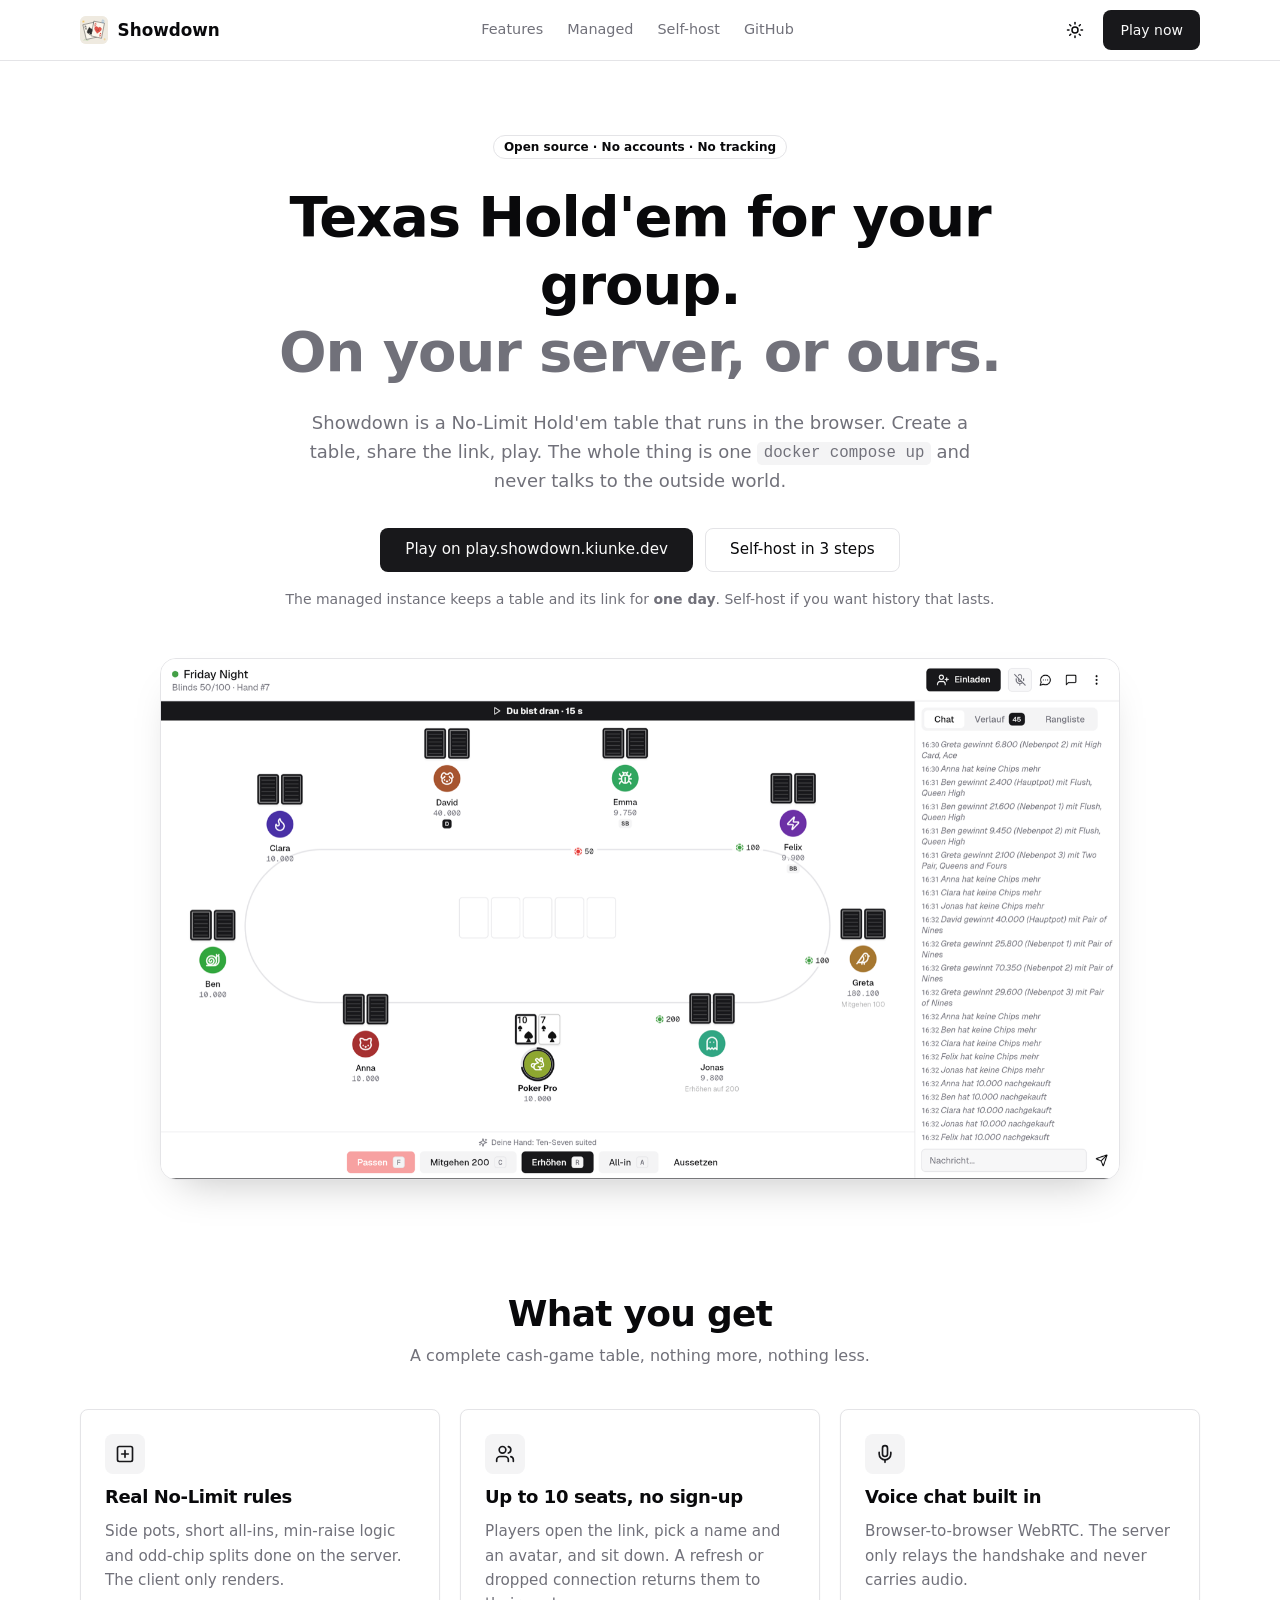
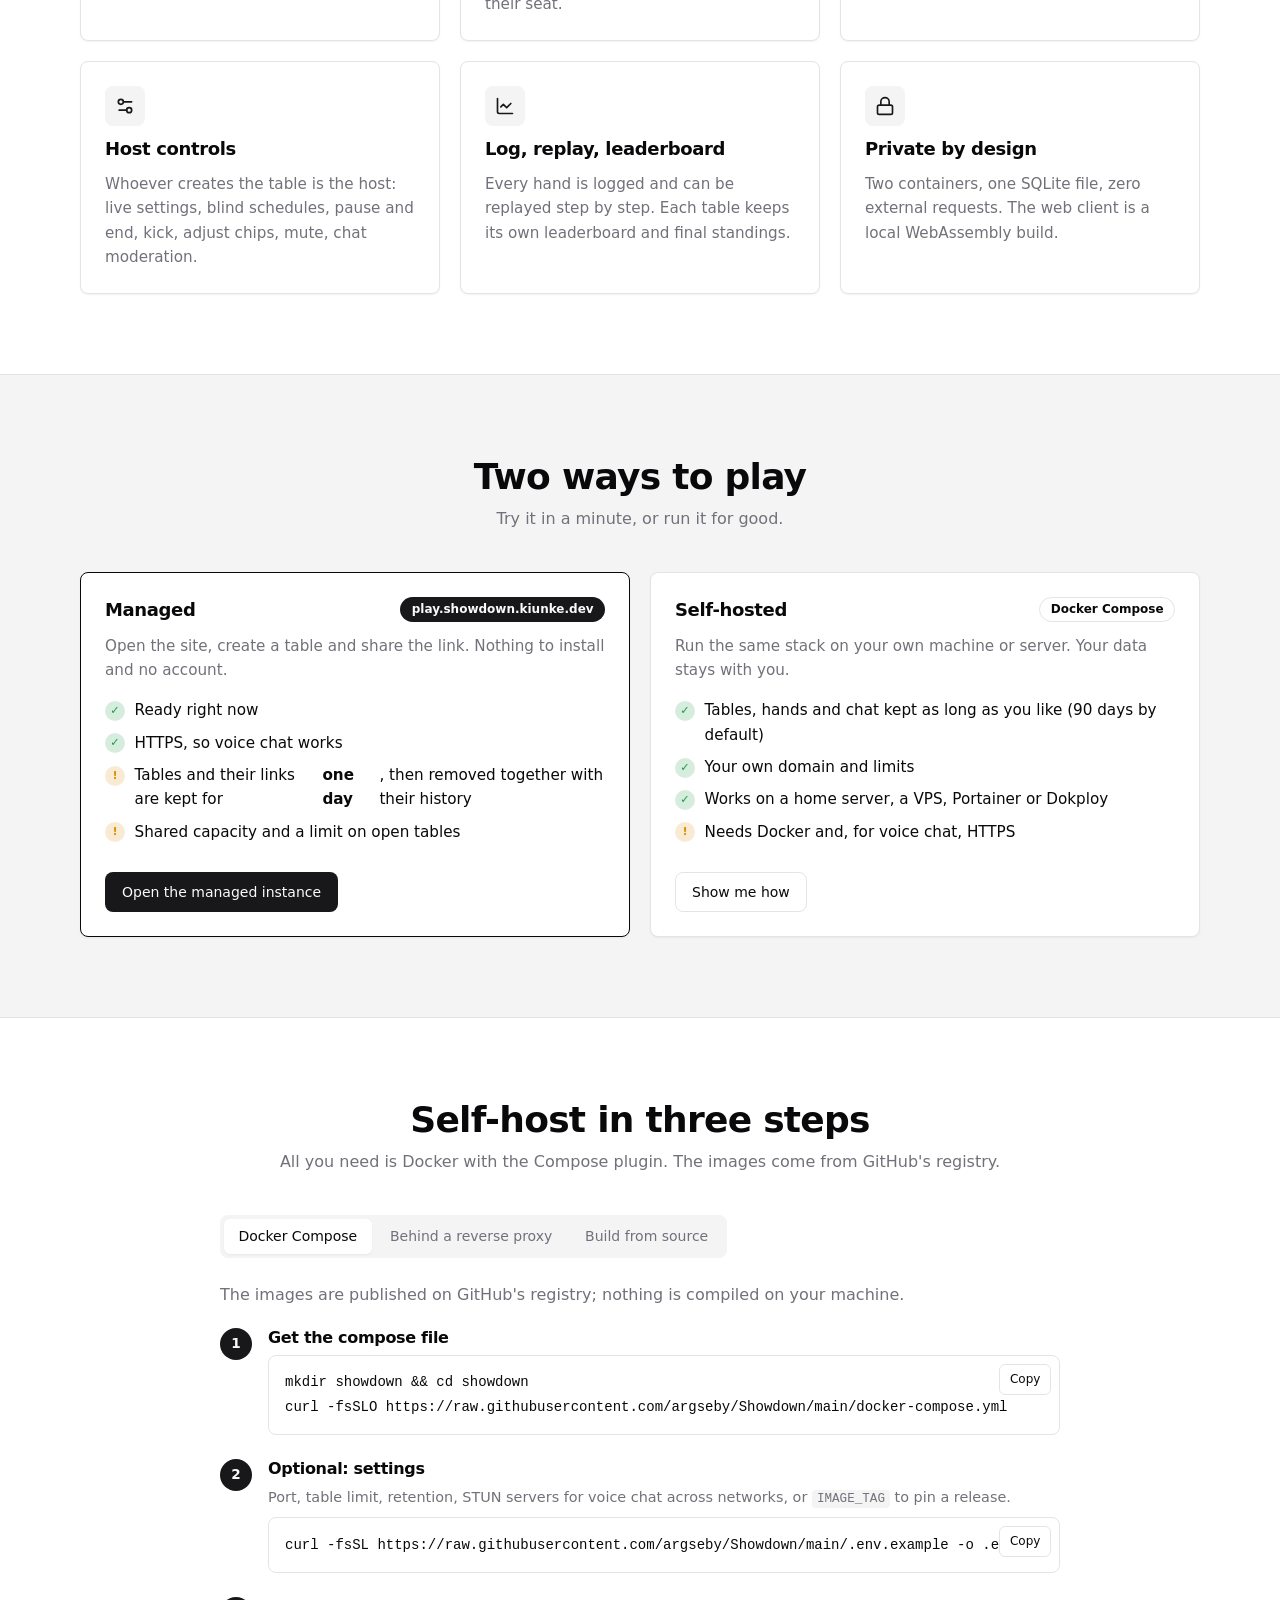
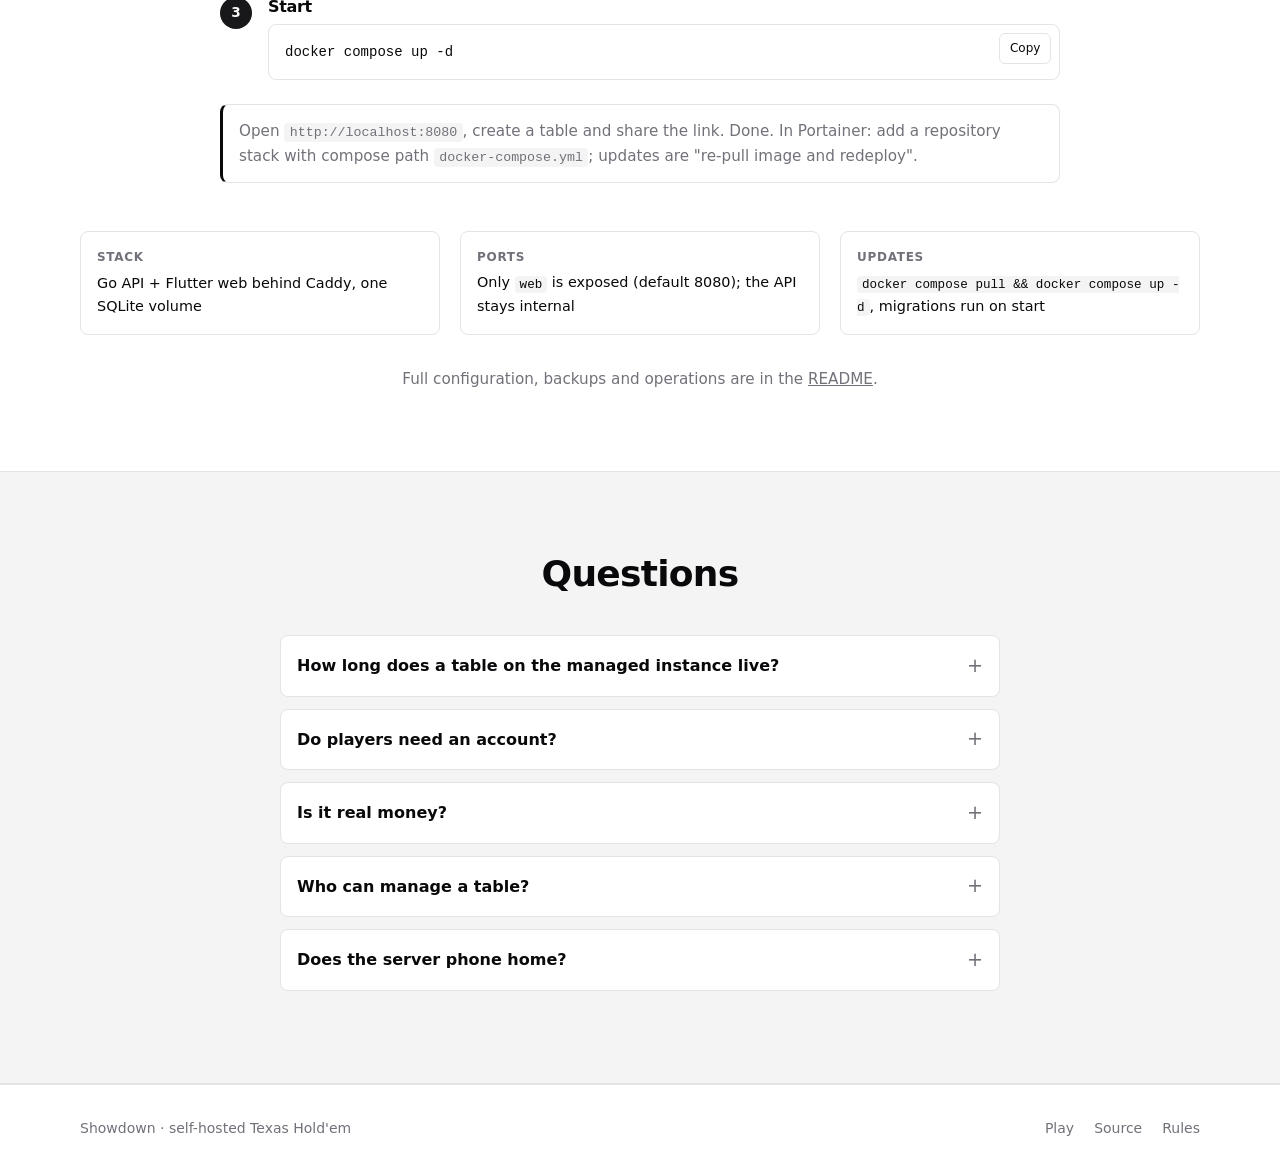
==== website/index.html @ d77a10ea "Video, notifications, sounds, equity, time bank, tournament finish, export, straddle, run it twice, " ====
<!doctype html>
<html lang="en">
<head>
  <meta charset="utf-8">
  <meta name="viewport" content="width=device-width, initial-scale=1">
  <title>Showdown — self-hosted Texas Hold'em for private groups</title>
  <meta name="description" content="Showdown is a self-hosted No-Limit Texas Hold'em table for friends. One docker compose up, no accounts, no external requests. Or play right away on the managed instance.">
  <meta name="color-scheme" content="dark light">
  <link rel="icon" href="favicon.svg" type="image/svg+xml">
  <link rel="alternate icon" href="favicon.png" type="image/png">
  <link rel="apple-touch-icon" href="icon-192.png">
  <meta property="og:title" content="Showdown — self-hosted poker for private groups">
  <meta property="og:description" content="No-Limit Texas Hold'em in the browser. Self-host with one command or play on the managed instance.">
  <meta property="og:image" content="promo.png">
  <link rel="stylesheet" href="styles.css">
</head>
<body>
  <a class="skip-link" href="#main">Skip to content</a>

  <header class="site-header">
    <div class="container header-inner">
      <a class="brand" href="#">
        <img src="logo.svg" alt="" width="28" height="28">
        <span>Showdown</span>
      </a>
      <nav class="nav" aria-label="Main">
        <a href="#features">Features</a>
        <a href="#managed">Managed</a>
        <a href="#self-host">Self-host</a>
        <a href="https://github.com/argseby/Showdown" target="_blank" rel="noopener">GitHub</a>
      </nav>
      <div class="header-actions">
        <button class="btn btn-ghost btn-icon" id="theme-toggle" type="button" aria-label="Toggle theme" title="Toggle theme">
          <svg class="icon-sun" xmlns="http://www.w3.org/2000/svg" width="18" height="18" viewBox="0 0 24 24" fill="none" stroke="currentColor" stroke-width="2" stroke-linecap="round" stroke-linejoin="round"><circle cx="12" cy="12" r="4"/><path d="M12 2v2"/><path d="M12 20v2"/><path d="m4.93 4.93 1.41 1.41"/><path d="m17.66 17.66 1.41 1.41"/><path d="M2 12h2"/><path d="M20 12h2"/><path d="m6.34 17.66-1.41 1.41"/><path d="m19.07 4.93-1.41 1.41"/></svg>
          <svg class="icon-moon" xmlns="http://www.w3.org/2000/svg" width="18" height="18" viewBox="0 0 24 24" fill="none" stroke="currentColor" stroke-width="2" stroke-linecap="round" stroke-linejoin="round"><path d="M12 3a6 6 0 0 0 9 9 9 9 0 1 1-9-9Z"/></svg>
        </button>
        <a class="btn btn-primary" href="https://play.showdown.kiunke.dev" target="_blank" rel="noopener">Play now</a>
      </div>
    </div>
  </header>

  <main id="main">
    <!-- Hero -->
    <section class="hero">
      <div class="container">
        <div class="badge badge-outline">Open source · No accounts · No tracking</div>
        <h1>Texas Hold'em for your group.<br><span class="muted">On your server, or ours.</span></h1>
        <p class="lead">
          Showdown is a No-Limit Hold'em table that runs in the browser. Create a table,
          share the link, play. The whole thing is one <code>docker compose up</code>
          and never talks to the outside world.
        </p>
        <div class="hero-actions">
          <a class="btn btn-primary btn-lg" href="https://play.showdown.kiunke.dev" target="_blank" rel="noopener">
            Play on play.showdown.kiunke.dev
          </a>
          <a class="btn btn-outline btn-lg" href="#self-host">Self-host in 3 steps</a>
        </div>
        <p class="hero-note">
          The managed instance keeps a table and its link for <strong>one day</strong>.
          Self-host if you want history that lasts.
        </p>
        <figure class="screenshot">
          <img src="promo.png" alt="A full Showdown table: eight players, community cards and the pot" width="1600" height="868" loading="eager">
        </figure>
      </div>
    </section>

    <!-- Features -->
    <section id="features" class="section">
      <div class="container">
        <div class="section-head">
          <h2>What you get</h2>
          <p>A complete cash-game table, nothing more, nothing less.</p>
        </div>
        <div class="grid grid-3">
          <article class="card">
            <div class="card-icon">
              <svg xmlns="http://www.w3.org/2000/svg" width="20" height="20" viewBox="0 0 24 24" fill="none" stroke="currentColor" stroke-width="2" stroke-linecap="round" stroke-linejoin="round"><rect width="18" height="18" x="3" y="3" rx="2"/><path d="M8 12h8"/><path d="M12 8v8"/></svg>
            </div>
            <h3>Real No-Limit rules</h3>
            <p>Side pots, short all-ins, min-raise logic and odd-chip splits done on the server. The client only renders.</p>
          </article>
          <article class="card">
            <div class="card-icon">
              <svg xmlns="http://www.w3.org/2000/svg" width="20" height="20" viewBox="0 0 24 24" fill="none" stroke="currentColor" stroke-width="2" stroke-linecap="round" stroke-linejoin="round"><path d="M16 21v-2a4 4 0 0 0-4-4H6a4 4 0 0 0-4 4v2"/><circle cx="9" cy="7" r="4"/><path d="M22 21v-2a4 4 0 0 0-3-3.87"/><path d="M16 3.13a4 4 0 0 1 0 7.75"/></svg>
            </div>
            <h3>Up to 10 seats, no sign-up</h3>
            <p>Players open the link, pick a name and an avatar, and sit down. A refresh or dropped connection returns them to their seat.</p>
          </article>
          <article class="card">
            <div class="card-icon">
              <svg xmlns="http://www.w3.org/2000/svg" width="20" height="20" viewBox="0 0 24 24" fill="none" stroke="currentColor" stroke-width="2" stroke-linecap="round" stroke-linejoin="round"><path d="M12 2a3 3 0 0 0-3 3v7a3 3 0 0 0 6 0V5a3 3 0 0 0-3-3Z"/><path d="M19 10v2a7 7 0 0 1-14 0v-2"/><line x1="12" x2="12" y1="19" y2="22"/></svg>
            </div>
            <h3>Voice chat built in</h3>
            <p>Browser-to-browser WebRTC. The server only relays the handshake and never carries audio.</p>
          </article>
          <article class="card">
            <div class="card-icon">
              <svg xmlns="http://www.w3.org/2000/svg" width="20" height="20" viewBox="0 0 24 24" fill="none" stroke="currentColor" stroke-width="2" stroke-linecap="round" stroke-linejoin="round"><path d="M20 7h-9"/><path d="M14 17H5"/><circle cx="17" cy="17" r="3"/><circle cx="7" cy="7" r="3"/></svg>
            </div>
            <h3>Host controls</h3>
            <p>Whoever creates the table is the host: live settings, blind schedules, pause and end, kick, adjust chips, mute, chat moderation.</p>
          </article>
          <article class="card">
            <div class="card-icon">
              <svg xmlns="http://www.w3.org/2000/svg" width="20" height="20" viewBox="0 0 24 24" fill="none" stroke="currentColor" stroke-width="2" stroke-linecap="round" stroke-linejoin="round"><path d="M3 3v16a2 2 0 0 0 2 2h16"/><path d="m19 9-5 5-4-4-3 3"/></svg>
            </div>
            <h3>Log, replay, leaderboard</h3>
            <p>Every hand is logged and can be replayed step by step. Each table keeps its own leaderboard and final standings.</p>
          </article>
          <article class="card">
            <div class="card-icon">
              <svg xmlns="http://www.w3.org/2000/svg" width="20" height="20" viewBox="0 0 24 24" fill="none" stroke="currentColor" stroke-width="2" stroke-linecap="round" stroke-linejoin="round"><rect width="18" height="11" x="3" y="11" rx="2" ry="2"/><path d="M7 11V7a5 5 0 0 1 10 0v4"/></svg>
            </div>
            <h3>Private by design</h3>
            <p>Two containers, one SQLite file, zero external requests. The web client is a local WebAssembly build.</p>
          </article>
        </div>
      </div>
    </section>

    <!-- Managed vs self-hosted -->
    <section id="managed" class="section section-alt">
      <div class="container">
        <div class="section-head">
          <h2>Two ways to play</h2>
          <p>Try it in a minute, or run it for good.</p>
        </div>
        <div class="grid grid-2">
          <article class="card card-highlight">
            <div class="card-header">
              <h3>Managed</h3>
              <span class="badge">play.showdown.kiunke.dev</span>
            </div>
            <p>Open the site, create a table and share the link. Nothing to install and no account.</p>
            <ul class="list">
              <li><span class="check">✓</span> Ready right now</li>
              <li><span class="check">✓</span> HTTPS, so voice chat works</li>
              <li><span class="warn">!</span> Tables and their links are kept for <strong>one day</strong>, then removed together with their history</li>
              <li><span class="warn">!</span> Shared capacity and a limit on open tables</li>
            </ul>
            <a class="btn btn-primary" href="https://play.showdown.kiunke.dev" target="_blank" rel="noopener">Open the managed instance</a>
          </article>
          <article class="card">
            <div class="card-header">
              <h3>Self-hosted</h3>
              <span class="badge badge-outline">Docker Compose</span>
            </div>
            <p>Run the same stack on your own machine or server. Your data stays with you.</p>
            <ul class="list">
              <li><span class="check">✓</span> Tables, hands and chat kept as long as you like (90 days by default)</li>
              <li><span class="check">✓</span> Your own domain and limits</li>
              <li><span class="check">✓</span> Works on a home server, a VPS, Portainer or Dokploy</li>
              <li><span class="warn">!</span> Needs Docker and, for voice chat, HTTPS</li>
            </ul>
            <a class="btn btn-outline" href="#self-host">Show me how</a>
          </article>
        </div>
      </div>
    </section>

    <!-- Self-host -->
    <section id="self-host" class="section">
      <div class="container">
        <div class="section-head">
          <h2>Self-host in three steps</h2>
          <p>All you need is Docker with the Compose plugin. The images come from GitHub's registry.</p>
        </div>

        <div class="tabs" data-tabs>
          <div class="tabs-list" role="tablist" aria-label="Installation method">
            <button class="tab" role="tab" type="button" aria-selected="true" aria-controls="tab-compose" id="tab-compose-btn">Docker Compose</button>
            <button class="tab" role="tab" type="button" aria-selected="false" aria-controls="tab-proxy" id="tab-proxy-btn" tabindex="-1">Behind a reverse proxy</button>
            <button class="tab" role="tab" type="button" aria-selected="false" aria-controls="tab-source" id="tab-source-btn" tabindex="-1">Build from source</button>
          </div>

          <div class="tab-panel" role="tabpanel" id="tab-compose" aria-labelledby="tab-compose-btn">
            <p>The images are published on GitHub's registry; nothing is compiled on your machine.</p>
            <ol class="steps">
              <li>
                <h4>Get the compose file</h4>
                <div class="code" data-copy>
                  <pre><code>mkdir showdown &amp;&amp; cd showdown
curl -fsSLO https://raw.githubusercontent.com/argseby/Showdown/main/docker-compose.yml</code></pre>
                  <button class="copy" type="button" aria-label="Copy to clipboard">Copy</button>
                </div>
              </li>
              <li>
                <h4>Optional: settings</h4>
                <p class="muted">Port, table limit, retention, STUN servers for voice chat across networks, or <code>IMAGE_TAG</code> to pin a release.</p>
                <div class="code" data-copy>
                  <pre><code>curl -fsSL https://raw.githubusercontent.com/argseby/Showdown/main/.env.example -o .env</code></pre>
                  <button class="copy" type="button" aria-label="Copy to clipboard">Copy</button>
                </div>
              </li>
              <li>
                <h4>Start</h4>
                <div class="code" data-copy>
                  <pre><code>docker compose up -d</code></pre>
                  <button class="copy" type="button" aria-label="Copy to clipboard">Copy</button>
                </div>
              </li>
            </ol>
            <p class="callout">Open <code>http://localhost:8080</code>, create a table and share the link. Done. In Portainer: add a repository stack with compose path <code>docker-compose.yml</code>; updates are "re-pull image and redeploy".</p>
          </div>

          <div class="tab-panel" role="tabpanel" id="tab-proxy" aria-labelledby="tab-proxy-btn" hidden>
            <p>Already running Traefik, nginx, Caddy or Dokploy? Point it at the <code>web</code> container on port 80 and let it terminate TLS. WebSockets on <code>/ws/*</code> must be forwarded.</p>
            <ol class="steps">
              <li>
                <h4>Join your proxy network instead of publishing a port</h4>
                <p class="muted">Also download <code>deploy/docker-compose.proxy.yml</code> from the repository next to the compose file.</p>
                <div class="code" data-copy>
                  <pre><code>cat &gt;&gt; .env &lt;&lt;'EOF'
PROXY_NETWORK=proxy-network
COMPOSE_FILE=docker-compose.yml:deploy/docker-compose.proxy.yml
EOF
docker compose up -d</code></pre>
                  <button class="copy" type="button" aria-label="Copy to clipboard">Copy</button>
                </div>
              </li>
              <li>
                <h4>Or let Caddy handle HTTPS on its own</h4>
                <p class="muted">If nothing sits in front of the stack and ports 80/443 are reachable from the internet (needs <code>deploy/docker-compose.tls.yml</code>).</p>
                <div class="code" data-copy>
                  <pre><code>echo "SITE_ADDRESS=poker.example.com" &gt;&gt; .env
docker compose -f docker-compose.yml -f deploy/docker-compose.tls.yml up -d</code></pre>
                  <button class="copy" type="button" aria-label="Copy to clipboard">Copy</button>
                </div>
              </li>
            </ol>
            <p class="callout">Browsers only grant the microphone on HTTPS, so voice chat needs one of these two setups.</p>
          </div>

          <div class="tab-panel" role="tabpanel" id="tab-source" aria-labelledby="tab-source-btn" hidden>
            <p>For development or a fork. The web image compiles the Flutter client: a few minutes and about 2 GB of disk.</p>
            <ol class="steps">
              <li>
                <h4>Clone the repository</h4>
                <div class="code" data-copy>
                  <pre><code>git clone https://github.com/argseby/Showdown.git
cd Showdown</code></pre>
                  <button class="copy" type="button" aria-label="Copy to clipboard">Copy</button>
                </div>
              </li>
              <li>
                <h4>Copy the example environment</h4>
                <div class="code" data-copy>
                  <pre><code>cp .env.example .env</code></pre>
                  <button class="copy" type="button" aria-label="Copy to clipboard">Copy</button>
                </div>
              </li>
              <li>
                <h4>Build and start</h4>
                <p class="muted"><code>make up</code> is the same command.</p>
                <div class="code" data-copy>
                  <pre><code>docker compose -f docker-compose.yml -f deploy/docker-compose.build.yml up -d --build</code></pre>
                  <button class="copy" type="button" aria-label="Copy to clipboard">Copy</button>
                </div>
              </li>
            </ol>
            <p class="callout">Releases are built by the repository's CI: pushing a tag <code>v*</code> publishes both images.</p>
          </div>
        </div>

        <div class="grid grid-3 kv">
          <div class="kv-item">
            <span class="kv-key">Stack</span>
            <span class="kv-val">Go API + Flutter web behind Caddy, one SQLite volume</span>
          </div>
          <div class="kv-item">
            <span class="kv-key">Ports</span>
            <span class="kv-val">Only <code>web</code> is exposed (default 8080); the API stays internal</span>
          </div>
          <div class="kv-item">
            <span class="kv-key">Updates</span>
            <span class="kv-val"><code>docker compose pull && docker compose up -d</code>, migrations run on start</span>
          </div>
        </div>

        <p class="more">
          Full configuration, backups and operations are in the
          <a href="https://github.com/argseby/Showdown#readme" target="_blank" rel="noopener">README</a>.
        </p>
      </div>
    </section>

    <!-- FAQ -->
    <section class="section section-alt">
      <div class="container narrow">
        <div class="section-head">
          <h2>Questions</h2>
        </div>
        <details class="faq">
          <summary>How long does a table on the managed instance live?</summary>
          <p>One day. After that the table, its link, hands and chat are deleted. Start a new table for the next session, or self-host to keep history.</p>
        </details>
        <details class="faq">
          <summary>Do players need an account?</summary>
          <p>No. A table link and a display name are all it takes. Names are chosen per table and are not identities.</p>
        </details>
        <details class="faq">
          <summary>Is it real money?</summary>
          <p>No. Chips are just numbers on the table. There is no payment, no wallet, no exchange of any kind.</p>
        </details>
        <details class="faq">
          <summary>Who can manage a table?</summary>
          <p>The browser that created it holds an admin key and sees an Admin tab. The key can be copied to another device. Anyone with the key can manage the table, so share it only with co-hosts.</p>
        </details>
        <details class="faq">
          <summary>Does the server phone home?</summary>
          <p>Never. The API makes no outbound requests and the client is served entirely from your own instance. Voice chat only uses a STUN server if you configure one.</p>
        </details>
      </div>
    </section>
  </main>

  <footer class="site-footer">
    <div class="container footer-inner">
      <span>Showdown · self-hosted Texas Hold'em</span>
      <nav aria-label="Footer">
        <a href="https://play.showdown.kiunke.dev" target="_blank" rel="noopener">Play</a>
        <a href="https://github.com/argseby/Showdown" target="_blank" rel="noopener">Source</a>
        <a href="https://github.com/argseby/Showdown/blob/main/docs/rules.md" target="_blank" rel="noopener">Rules</a>
      </nav>
    </div>
  </footer>

  <script src="app.js"></script>
</body>
</html>
---- website/styles.css ----
/* Showdown landing page — shadcn "zinc" look in plain CSS. */

:root {
  --background: hsl(0 0% 100%);
  --foreground: hsl(240 10% 3.9%);
  --card: hsl(0 0% 100%);
  --card-foreground: hsl(240 10% 3.9%);
  --muted: hsl(240 4.8% 95.9%);
  --muted-foreground: hsl(240 3.8% 46.1%);
  --primary: hsl(240 5.9% 10%);
  --primary-foreground: hsl(0 0% 98%);
  --secondary: hsl(240 4.8% 95.9%);
  --secondary-foreground: hsl(240 5.9% 10%);
  --accent: hsl(240 4.8% 95.9%);
  --border: hsl(240 5.9% 90%);
  --ring: hsl(240 5.9% 10%);
  --success: hsl(142 71% 35%);
  --warning: hsl(38 92% 45%);
  --radius: 0.5rem;
  --shadow: 0 1px 2px 0 rgb(0 0 0 / 0.05);
  --shadow-lg: 0 20px 40px -20px rgb(0 0 0 / 0.25);
  --font: ui-sans-serif, system-ui, -apple-system, "Segoe UI", Roboto, "Helvetica Neue", Arial, sans-serif;
  --mono: ui-monospace, SFMono-Regular, Menlo, Consolas, "Liberation Mono", monospace;
  color-scheme: light;
}

:root[data-theme="dark"] {
  --background: hsl(240 10% 3.9%);
  --foreground: hsl(0 0% 98%);
  --card: hsl(240 10% 5.5%);
  --card-foreground: hsl(0 0% 98%);
  --muted: hsl(240 3.7% 15.9%);
  --muted-foreground: hsl(240 5% 64.9%);
  --primary: hsl(0 0% 98%);
  --primary-foreground: hsl(240 5.9% 10%);
  --secondary: hsl(240 3.7% 15.9%);
  --secondary-foreground: hsl(0 0% 98%);
  --accent: hsl(240 3.7% 15.9%);
  --border: hsl(240 3.7% 15.9%);
  --ring: hsl(240 4.9% 83.9%);
  --success: hsl(142 70% 55%);
  --warning: hsl(38 92% 60%);
  --shadow: 0 1px 2px 0 rgb(0 0 0 / 0.4);
  --shadow-lg: 0 20px 40px -20px rgb(0 0 0 / 0.8);
  color-scheme: dark;
}

*, *::before, *::after { box-sizing: border-box; }

html { scroll-behavior: smooth; }

body {
  margin: 0;
  font-family: var(--font);
  font-size: 16px;
  line-height: 1.6;
  color: var(--foreground);
  background: var(--background);
  -webkit-font-smoothing: antialiased;
}

h1, h2, h3, h4 { margin: 0; letter-spacing: -0.02em; line-height: 1.2; }
h1 { font-size: clamp(2rem, 5vw, 3.5rem); font-weight: 800; }
h2 { font-size: clamp(1.5rem, 3vw, 2.25rem); font-weight: 700; }
h3 { font-size: 1.125rem; font-weight: 600; }
h4 { font-size: 1rem; font-weight: 600; }
p { margin: 0; }
a { color: inherit; }
code {
  font-family: var(--mono);
  font-size: 0.875em;
  background: var(--muted);
  padding: 0.15em 0.4em;
  border-radius: 0.3em;
}
pre code { background: none; padding: 0; font-size: 0.875rem; }
img { max-width: 100%; height: auto; display: block; }

.muted { color: var(--muted-foreground); }

.skip-link {
  position: absolute; left: -999px; top: 0;
  background: var(--primary); color: var(--primary-foreground);
  padding: 0.5rem 1rem; border-radius: var(--radius); z-index: 100;
}
.skip-link:focus { left: 1rem; top: 1rem; }

.container { width: min(1120px, 100% - 2.5rem); margin-inline: auto; }
.container.narrow { max-width: 720px; }

/* Header */
.site-header {
  position: sticky; top: 0; z-index: 50;
  background: color-mix(in srgb, var(--background) 80%, transparent);
  backdrop-filter: blur(12px);
  border-bottom: 1px solid var(--border);
}
.header-inner {
  display: flex; align-items: center; justify-content: space-between;
  gap: 1rem; height: 60px;
}
.brand {
  display: flex; align-items: center; gap: 0.6rem;
  font-weight: 700; text-decoration: none; font-size: 1.05rem;
}
.brand img { border-radius: 6px; }
.nav { display: flex; gap: 1.5rem; }
.nav a {
  text-decoration: none; color: var(--muted-foreground);
  font-size: 0.9rem; font-weight: 500; transition: color 0.15s;
}
.nav a:hover { color: var(--foreground); }
.header-actions { display: flex; align-items: center; gap: 0.5rem; }

/* Buttons */
.btn {
  display: inline-flex; align-items: center; justify-content: center; gap: 0.5rem;
  height: 2.5rem; padding: 0 1rem;
  font: inherit; font-size: 0.875rem; font-weight: 500; line-height: 1;
  border-radius: var(--radius); border: 1px solid transparent;
  cursor: pointer; text-decoration: none; white-space: nowrap;
  transition: background 0.15s, color 0.15s, border-color 0.15s, opacity 0.15s;
}
.btn:focus-visible { outline: 2px solid var(--ring); outline-offset: 2px; }
.btn-primary { background: var(--primary); color: var(--primary-foreground); }
.btn-primary:hover { opacity: 0.9; }
.btn-outline { background: var(--background); border-color: var(--border); color: var(--foreground); }
.btn-outline:hover { background: var(--accent); }
.btn-ghost { background: transparent; color: var(--foreground); }
.btn-ghost:hover { background: var(--accent); }
.btn-icon { width: 2.5rem; padding: 0; }
.btn-lg { height: 2.75rem; padding: 0 1.5rem; font-size: 0.95rem; }

#theme-toggle .icon-moon { display: none; }
:root[data-theme="dark"] #theme-toggle .icon-sun { display: none; }
:root[data-theme="dark"] #theme-toggle .icon-moon { display: block; }

/* Badges */
.badge {
  display: inline-flex; align-items: center;
  padding: 0.15rem 0.65rem; border-radius: 999px;
  font-size: 0.75rem; font-weight: 600; line-height: 1.5;
  background: var(--primary); color: var(--primary-foreground);
  border: 1px solid transparent;
}
.badge-outline { background: transparent; color: var(--foreground); border-color: var(--border); }

/* Hero */
.hero { padding: 4.5rem 0 2rem; text-align: center; }
.hero .badge { margin-bottom: 1.5rem; }
.hero h1 { max-width: 20ch; margin-inline: auto; }
.lead {
  max-width: 60ch; margin: 1.5rem auto 0;
  font-size: 1.125rem; color: var(--muted-foreground);
}
.hero-actions {
  display: flex; flex-wrap: wrap; gap: 0.75rem; justify-content: center;
  margin-top: 2rem;
}
.hero-note { margin-top: 1rem; font-size: 0.875rem; color: var(--muted-foreground); }
.screenshot {
  margin: 3rem auto 0; max-width: 960px;
  border: 1px solid var(--border); border-radius: calc(var(--radius) * 2);
  overflow: hidden; box-shadow: var(--shadow-lg);
  background: var(--card);
}

/* Sections */
.section { padding: 5rem 0; }
.section-alt { background: var(--muted); border-block: 1px solid var(--border); }
:root[data-theme="dark"] .section-alt { background: color-mix(in srgb, var(--card) 60%, var(--background)); }
.section-head { text-align: center; margin-bottom: 2.5rem; }
.section-head p { margin-top: 0.5rem; color: var(--muted-foreground); }

.grid { display: grid; gap: 1.25rem; }
.grid-2 { grid-template-columns: repeat(2, 1fr); }
.grid-3 { grid-template-columns: repeat(3, 1fr); }

/* Cards */
.card {
  background: var(--card); color: var(--card-foreground);
  border: 1px solid var(--border); border-radius: var(--radius);
  padding: 1.5rem; box-shadow: var(--shadow);
  display: flex; flex-direction: column; gap: 0.75rem;
}
.card p { color: var(--muted-foreground); font-size: 0.95rem; }
.card .btn { align-self: flex-start; margin-top: auto; }
.card-highlight { border-color: var(--foreground); }
.card-header { display: flex; align-items: center; justify-content: space-between; gap: 0.75rem; flex-wrap: wrap; }
.card-icon {
  width: 2.5rem; height: 2.5rem; border-radius: var(--radius);
  display: grid; place-items: center;
  background: var(--secondary); color: var(--secondary-foreground);
}

.list { list-style: none; padding: 0; margin: 0.25rem 0 1rem; display: grid; gap: 0.5rem; font-size: 0.95rem; }
.list li { display: flex; gap: 0.6rem; align-items: flex-start; }
.check, .warn {
  flex: none; width: 1.25rem; height: 1.25rem; border-radius: 999px;
  display: grid; place-items: center; font-size: 0.7rem; font-weight: 700; margin-top: 0.15rem;
}
.check { background: color-mix(in srgb, var(--success) 18%, transparent); color: var(--success); }
.warn { background: color-mix(in srgb, var(--warning) 18%, transparent); color: var(--warning); }

/* Tabs */
.tabs { max-width: 840px; margin-inline: auto; }
.tabs-list {
  display: inline-flex; gap: 0.25rem; padding: 0.25rem;
  background: var(--muted); border-radius: var(--radius);
  margin-bottom: 1.5rem; max-width: 100%; overflow-x: auto;
}
.tab {
  font: inherit; font-size: 0.875rem; font-weight: 500;
  padding: 0.4rem 0.9rem; border: 0; border-radius: calc(var(--radius) - 2px);
  background: transparent; color: var(--muted-foreground); cursor: pointer;
  white-space: nowrap; transition: background 0.15s, color 0.15s;
}
.tab[aria-selected="true"] { background: var(--background); color: var(--foreground); box-shadow: var(--shadow); }
.tab:focus-visible { outline: 2px solid var(--ring); outline-offset: 1px; }
.tab-panel > p { color: var(--muted-foreground); margin-bottom: 1.25rem; }

.steps { list-style: none; counter-reset: step; padding: 0; margin: 0; display: grid; gap: 1.5rem; }
.steps li { position: relative; padding-left: 3rem; display: grid; gap: 0.5rem; }
.steps li::before {
  counter-increment: step; content: counter(step);
  position: absolute; left: 0; top: 0;
  width: 2rem; height: 2rem; border-radius: 999px;
  display: grid; place-items: center;
  background: var(--primary); color: var(--primary-foreground);
  font-size: 0.85rem; font-weight: 700;
}
.steps .muted { font-size: 0.9rem; }

.code {
  position: relative;
  background: var(--card); border: 1px solid var(--border); border-radius: var(--radius);
  overflow: hidden;
}
:root[data-theme="dark"] .code { background: hsl(240 10% 2.5%); }
.code pre { margin: 0; padding: 0.9rem 5.5rem 0.9rem 1rem; overflow-x: auto; line-height: 1.55; }
.copy {
  position: absolute; top: 0.5rem; right: 0.5rem;
  font: inherit; font-size: 0.75rem; font-weight: 500;
  padding: 0.3rem 0.6rem; border-radius: calc(var(--radius) - 2px);
  border: 1px solid var(--border); background: var(--background); color: var(--foreground);
  cursor: pointer; transition: background 0.15s;
}
.copy:hover { background: var(--accent); }
.copy.copied { color: var(--success); border-color: var(--success); }

.callout {
  margin-top: 1.5rem; padding: 0.9rem 1rem;
  border: 1px solid var(--border); border-left: 3px solid var(--foreground);
  border-radius: var(--radius); background: var(--card); font-size: 0.95rem;
}

.kv { margin-top: 3rem; }
.kv-item {
  display: grid; gap: 0.25rem; padding: 1rem;
  border: 1px solid var(--border); border-radius: var(--radius); background: var(--card);
}
.kv-key { font-size: 0.75rem; font-weight: 600; text-transform: uppercase; letter-spacing: 0.06em; color: var(--muted-foreground); }
.kv-val { font-size: 0.9rem; }

.more { text-align: center; margin-top: 2rem; color: var(--muted-foreground); font-size: 0.95rem; }

/* FAQ */
.faq {
  border: 1px solid var(--border); border-radius: var(--radius);
  background: var(--card); margin-bottom: 0.75rem;
}
.faq summary {
  cursor: pointer; padding: 0.9rem 1rem; font-weight: 600; list-style: none;
  display: flex; justify-content: space-between; align-items: center; gap: 1rem;
}
.faq summary::-webkit-details-marker { display: none; }
.faq summary::after { content: "+"; color: var(--muted-foreground); font-weight: 400; font-size: 1.2rem; }
.faq[open] summary::after { content: "−"; }
.faq p { padding: 0 1rem 1rem; color: var(--muted-foreground); font-size: 0.95rem; }

/* Footer */
.site-footer { border-top: 1px solid var(--border); padding: 2rem 0; font-size: 0.875rem; color: var(--muted-foreground); }
.footer-inner { display: flex; justify-content: space-between; align-items: center; gap: 1rem; flex-wrap: wrap; }
.footer-inner nav { display: flex; gap: 1.25rem; }
.footer-inner a { text-decoration: none; }
.footer-inner a:hover { color: var(--foreground); }

/* Responsive */
@media (max-width: 900px) {
  .grid-3 { grid-template-columns: repeat(2, 1fr); }
}
@media (max-width: 640px) {
  .nav { display: none; }
  .grid-2, .grid-3 { grid-template-columns: 1fr; }
  .section { padding: 3.5rem 0; }
  .hero { padding-top: 3rem; }
  .hero-actions .btn { width: 100%; }
  .header-actions .btn-primary { display: none; }
  .code pre { padding-right: 1rem; padding-top: 2.6rem; }
}

@media (prefers-reduced-motion: reduce) {
  html { scroll-behavior: auto; }
  * { transition: none !important; }
}
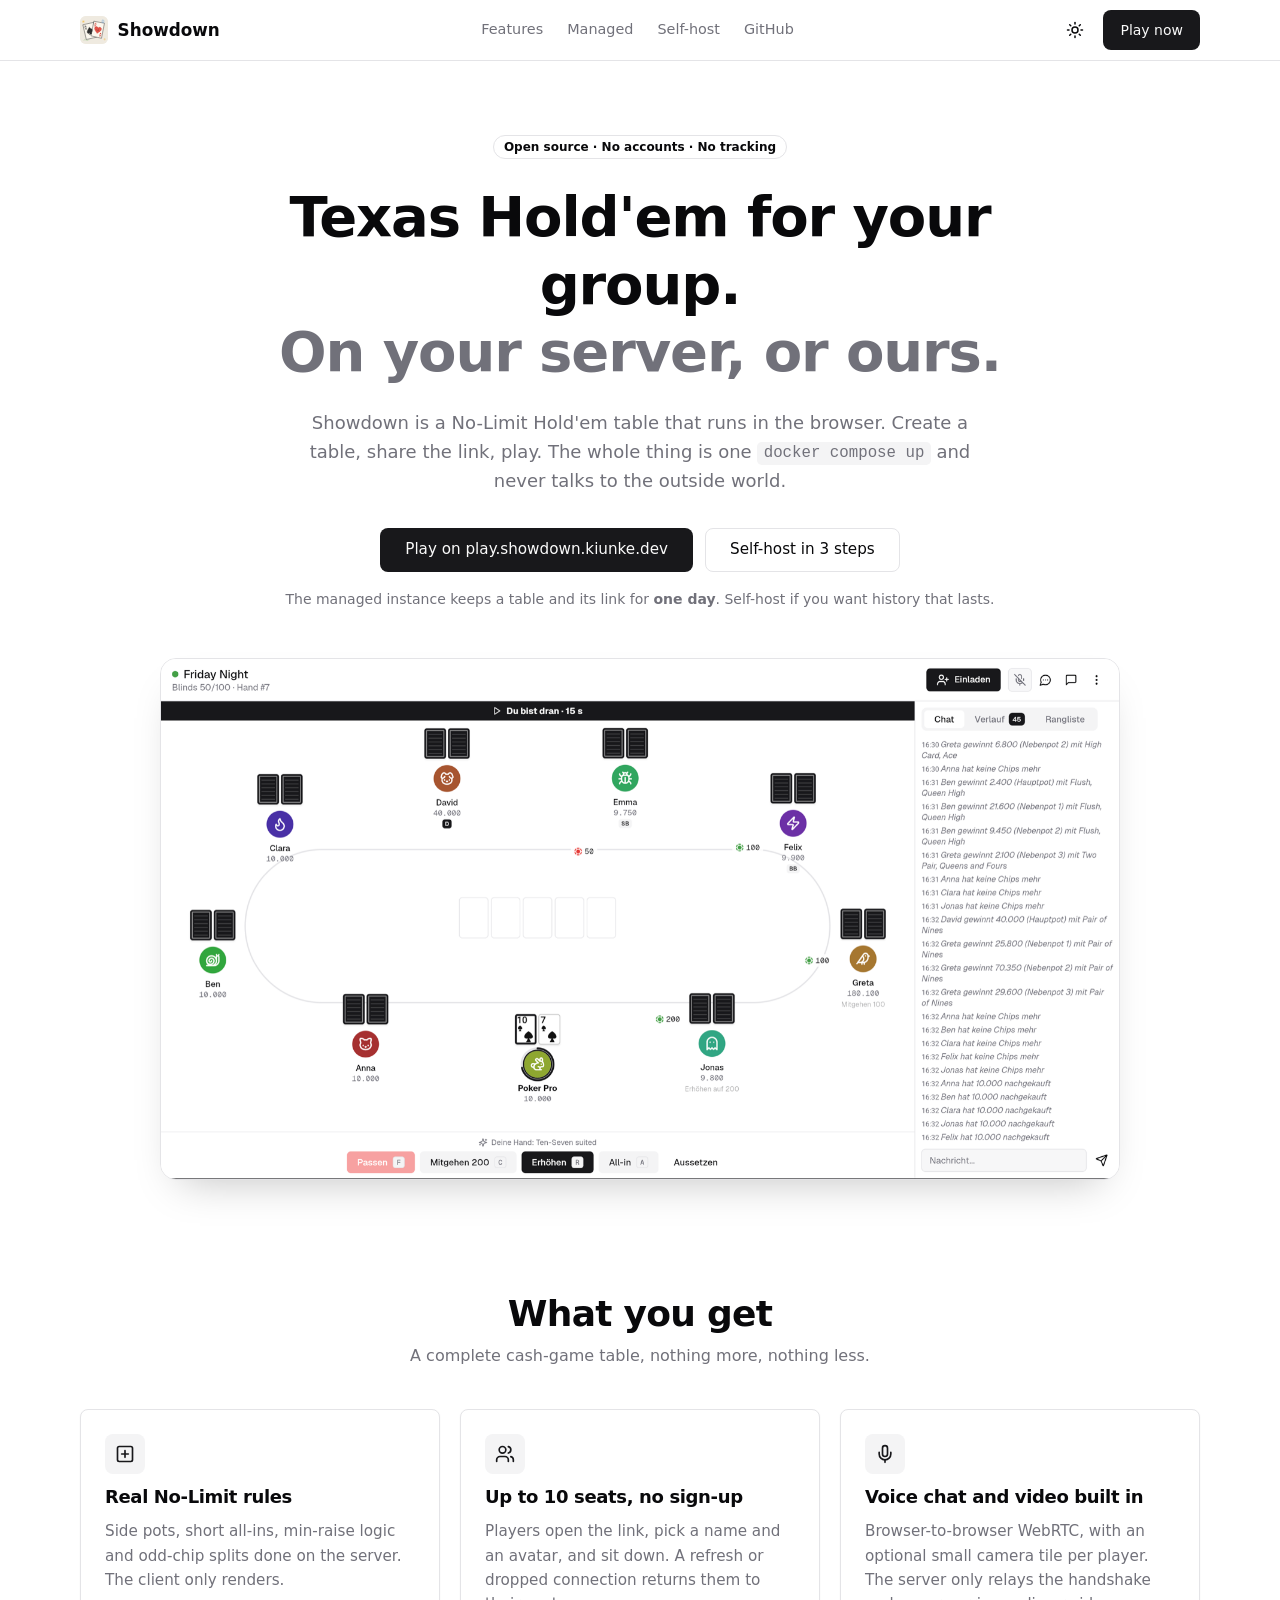
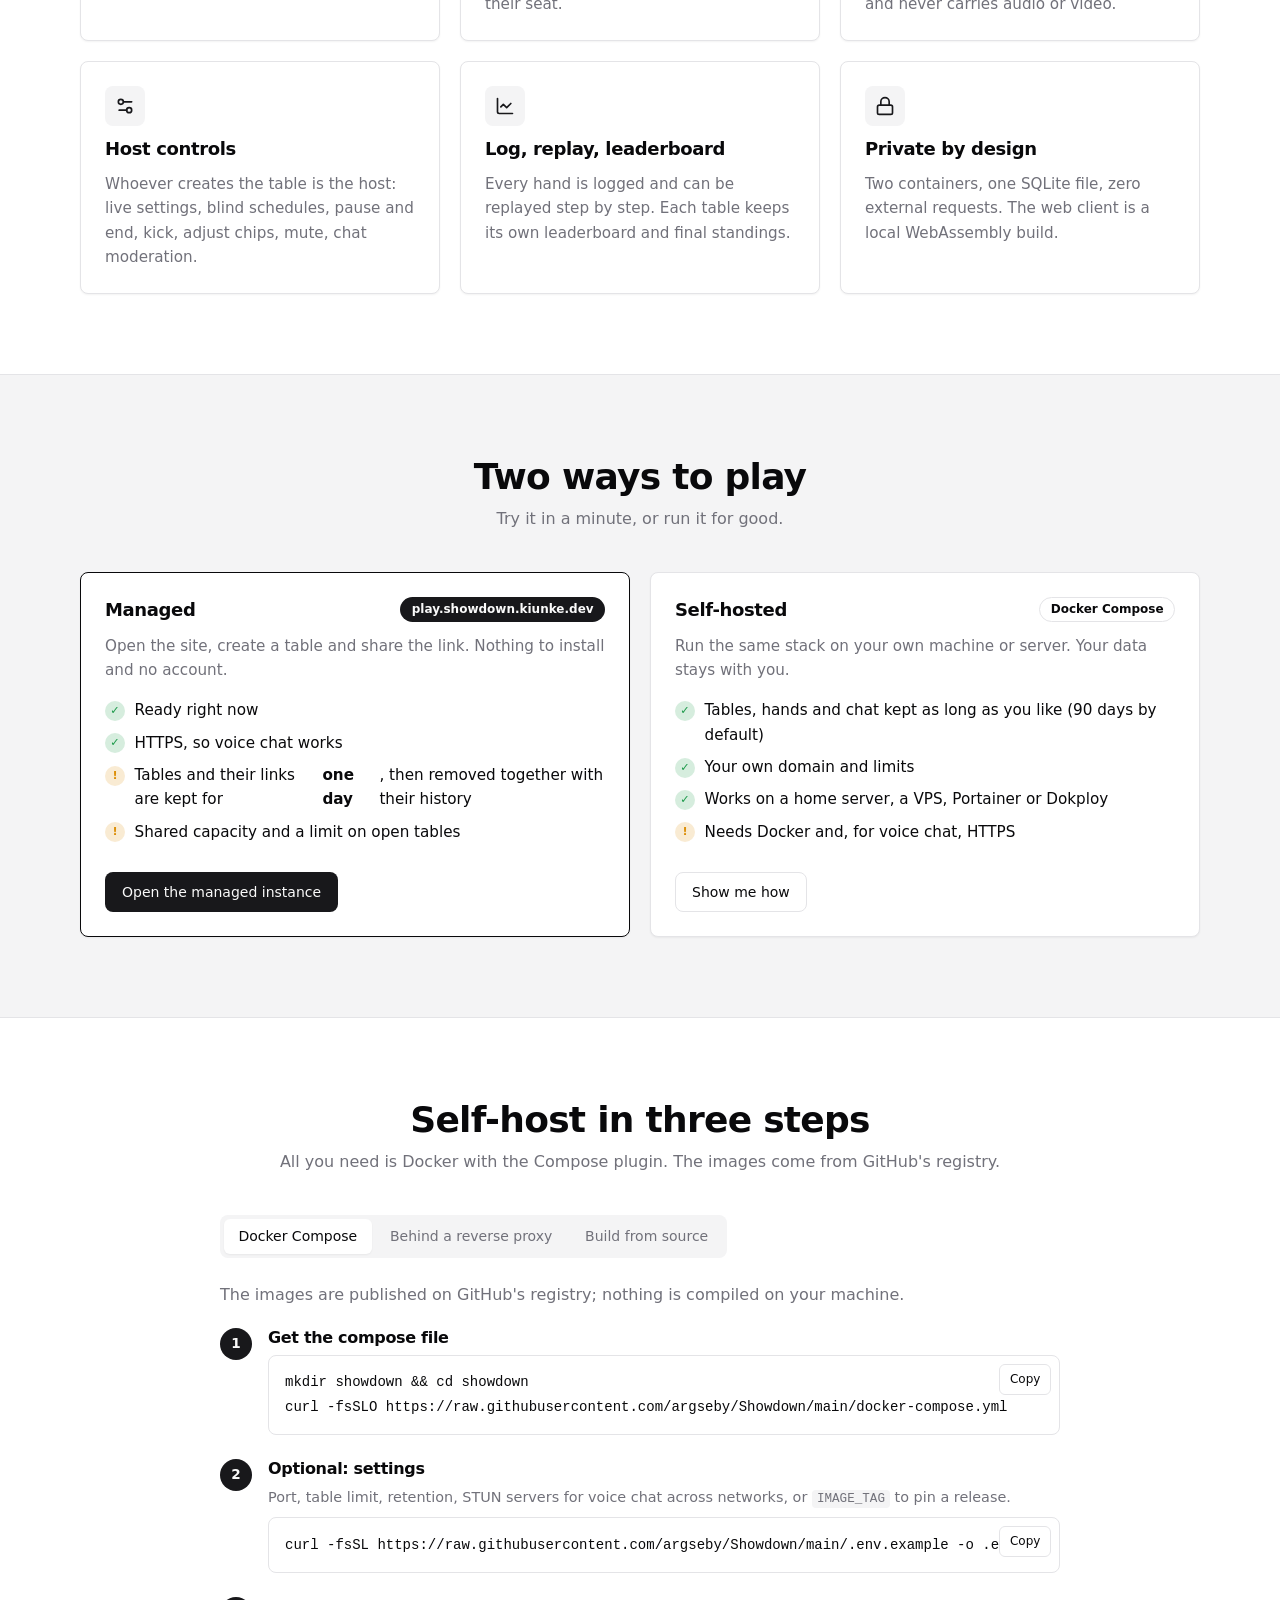
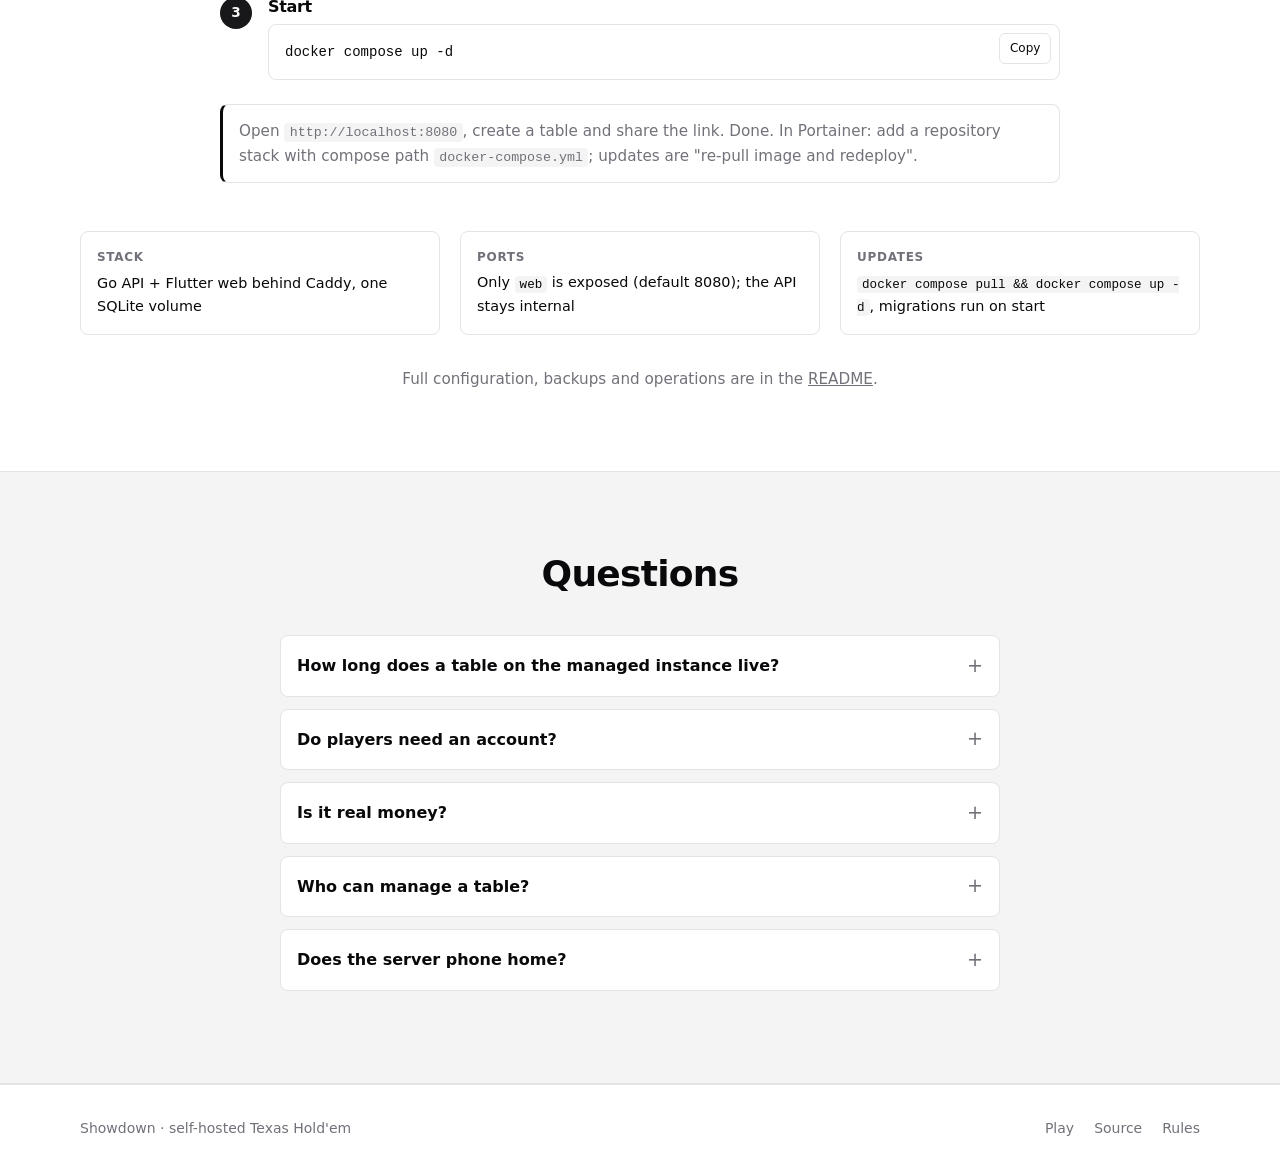
==== commit b6396063: "Restore the website" ====
--- a/website/index.html
+++ b/website/index.html
@@ -92,8 +92,8 @@
             <div class="card-icon">
               <svg xmlns="http://www.w3.org/2000/svg" width="20" height="20" viewBox="0 0 24 24" fill="none" stroke="currentColor" stroke-width="2" stroke-linecap="round" stroke-linejoin="round"><path d="M12 2a3 3 0 0 0-3 3v7a3 3 0 0 0 6 0V5a3 3 0 0 0-3-3Z"/><path d="M19 10v2a7 7 0 0 1-14 0v-2"/><line x1="12" x2="12" y1="19" y2="22"/></svg>
             </div>
-            <h3>Voice chat built in</h3>
-            <p>Browser-to-browser WebRTC. The server only relays the handshake and never carries audio.</p>
+            <h3>Voice chat and video built in</h3>
+            <p>Browser-to-browser WebRTC, with an optional small camera tile per player. The server only relays the handshake and never carries audio or video.</p>
           </article>
           <article class="card">
             <div class="card-icon">
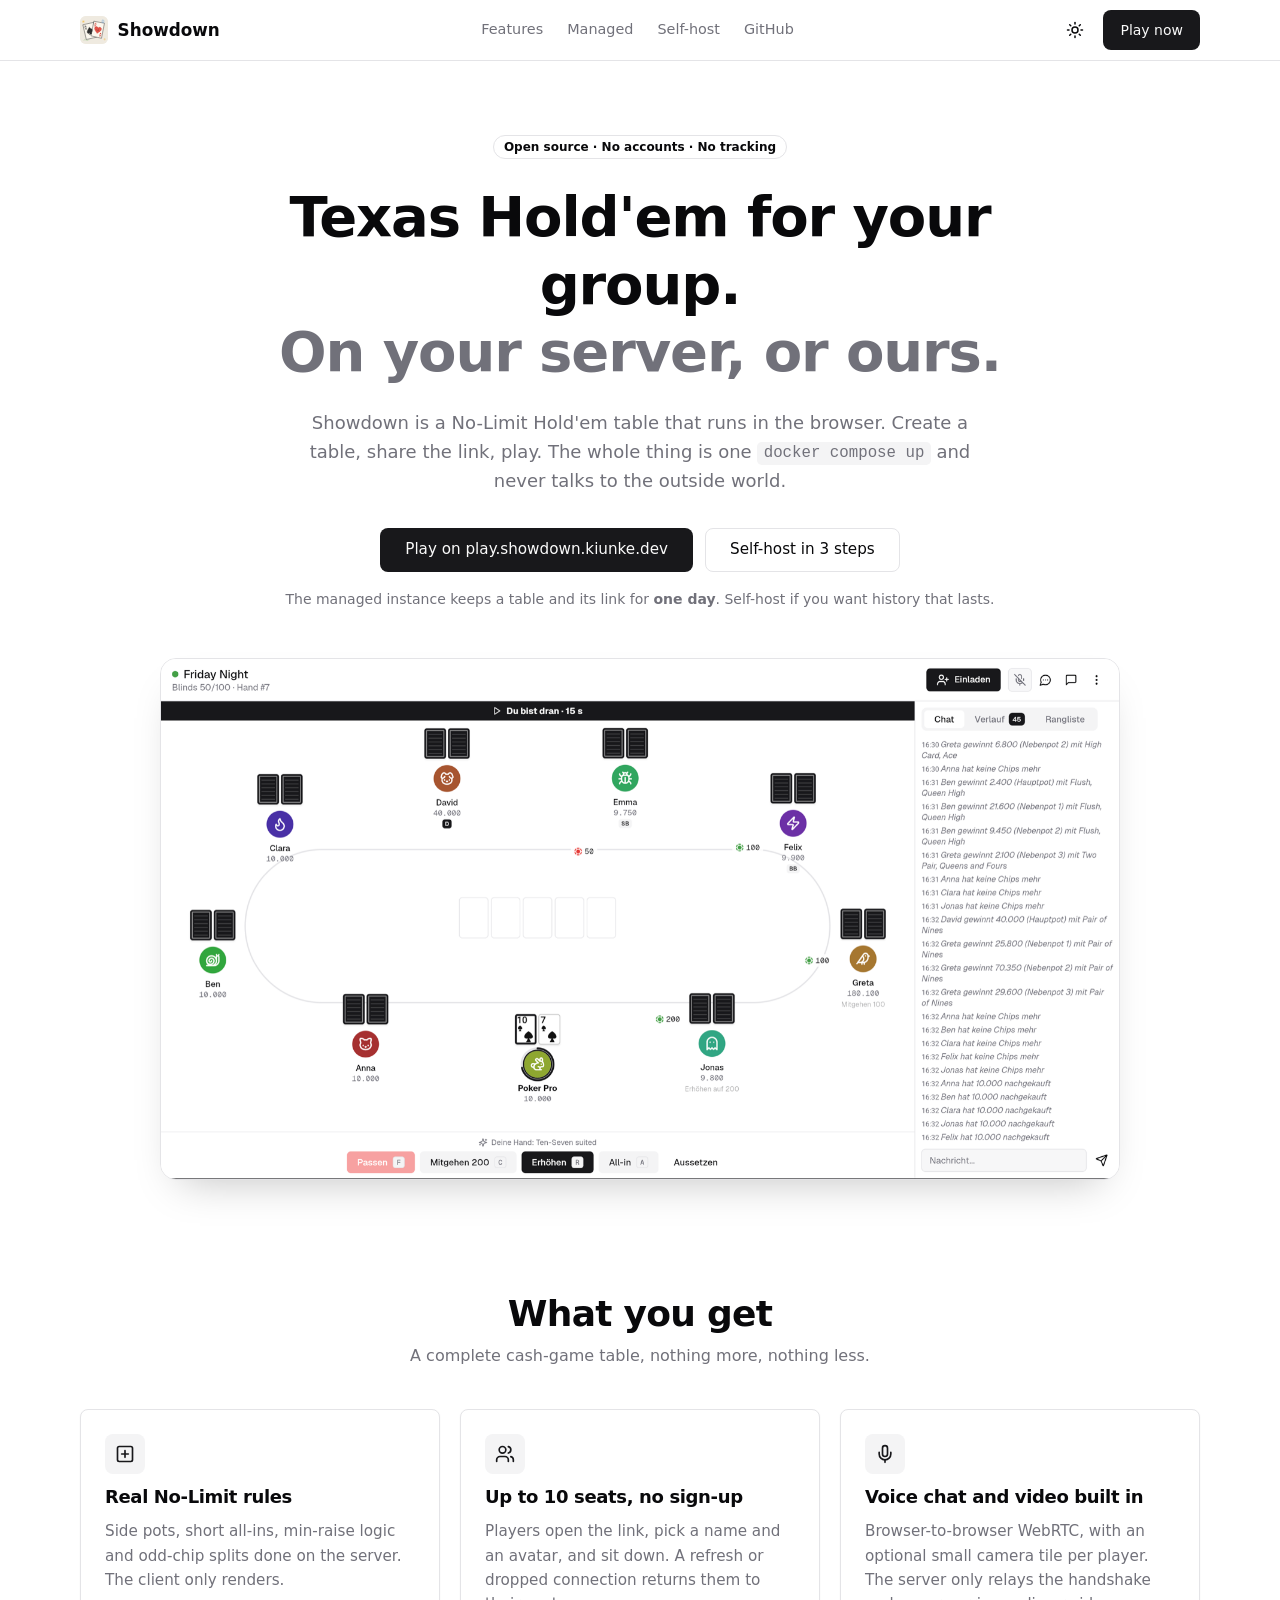
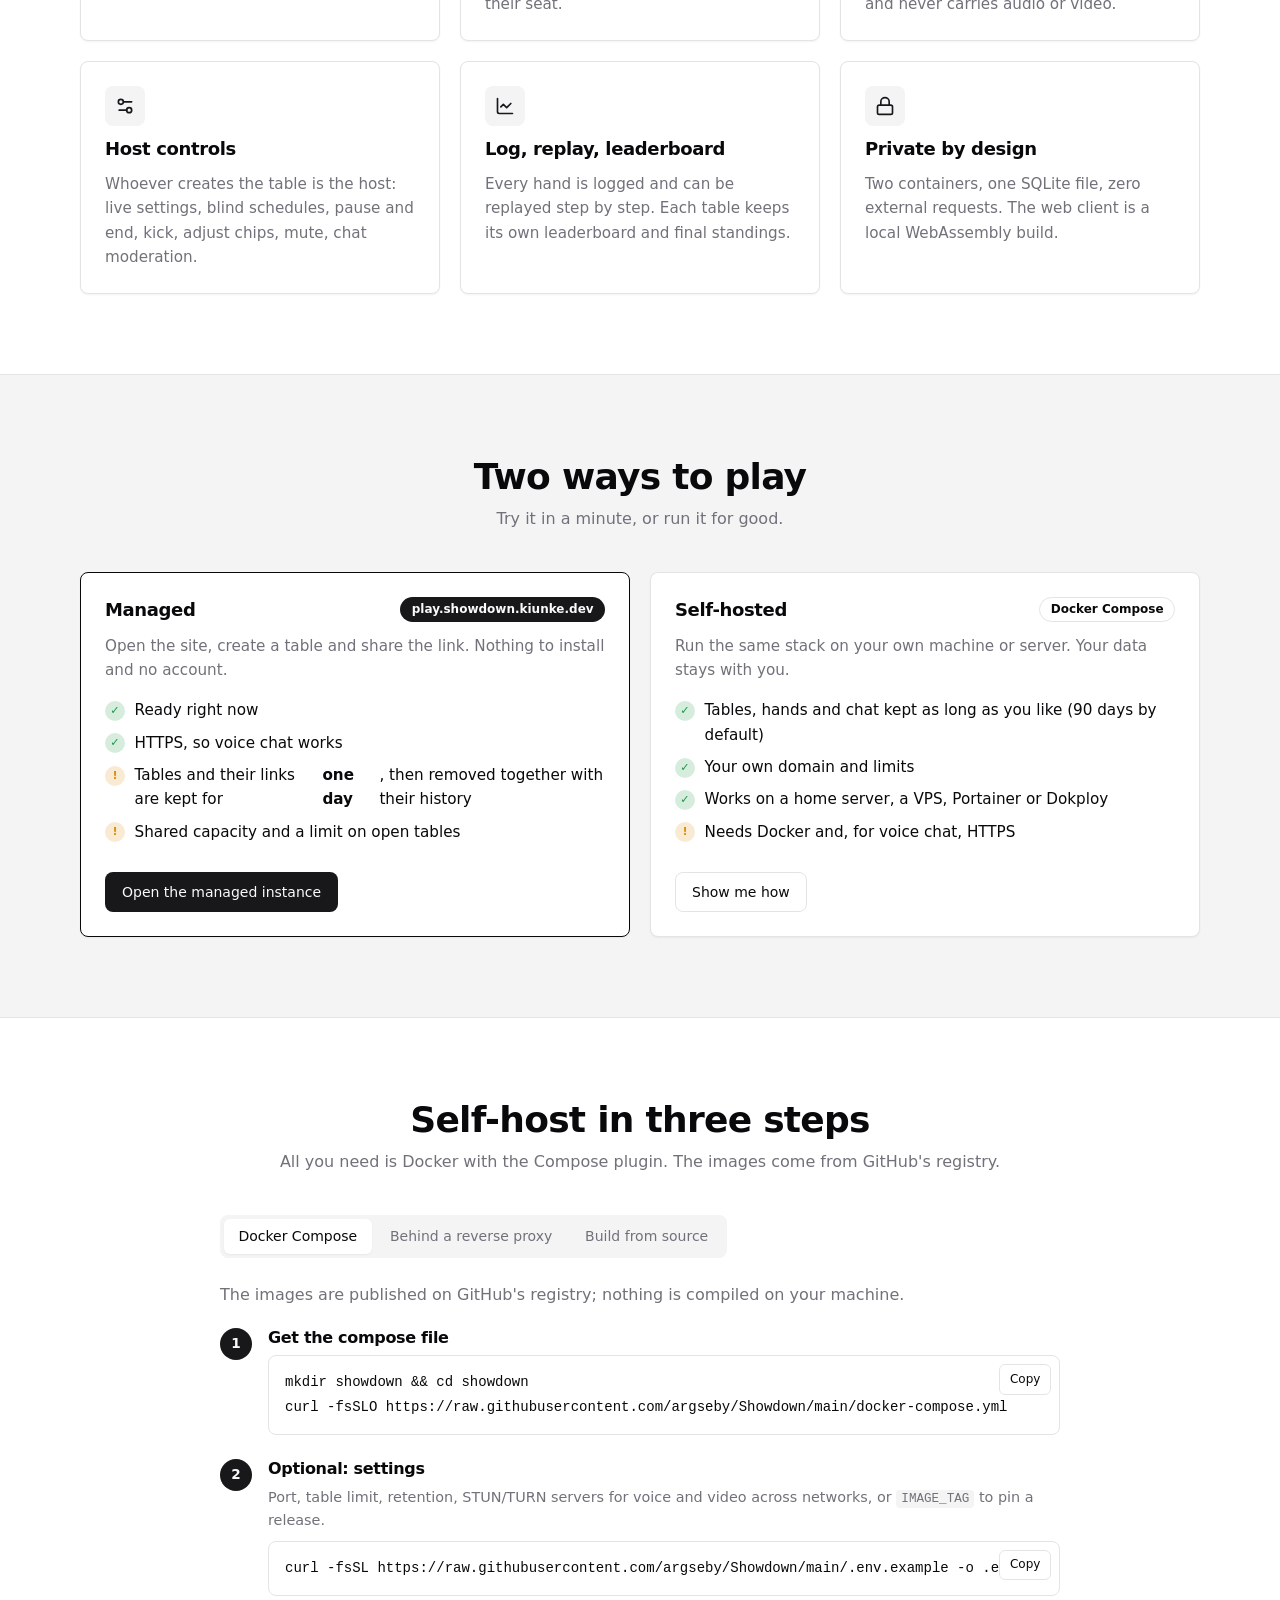
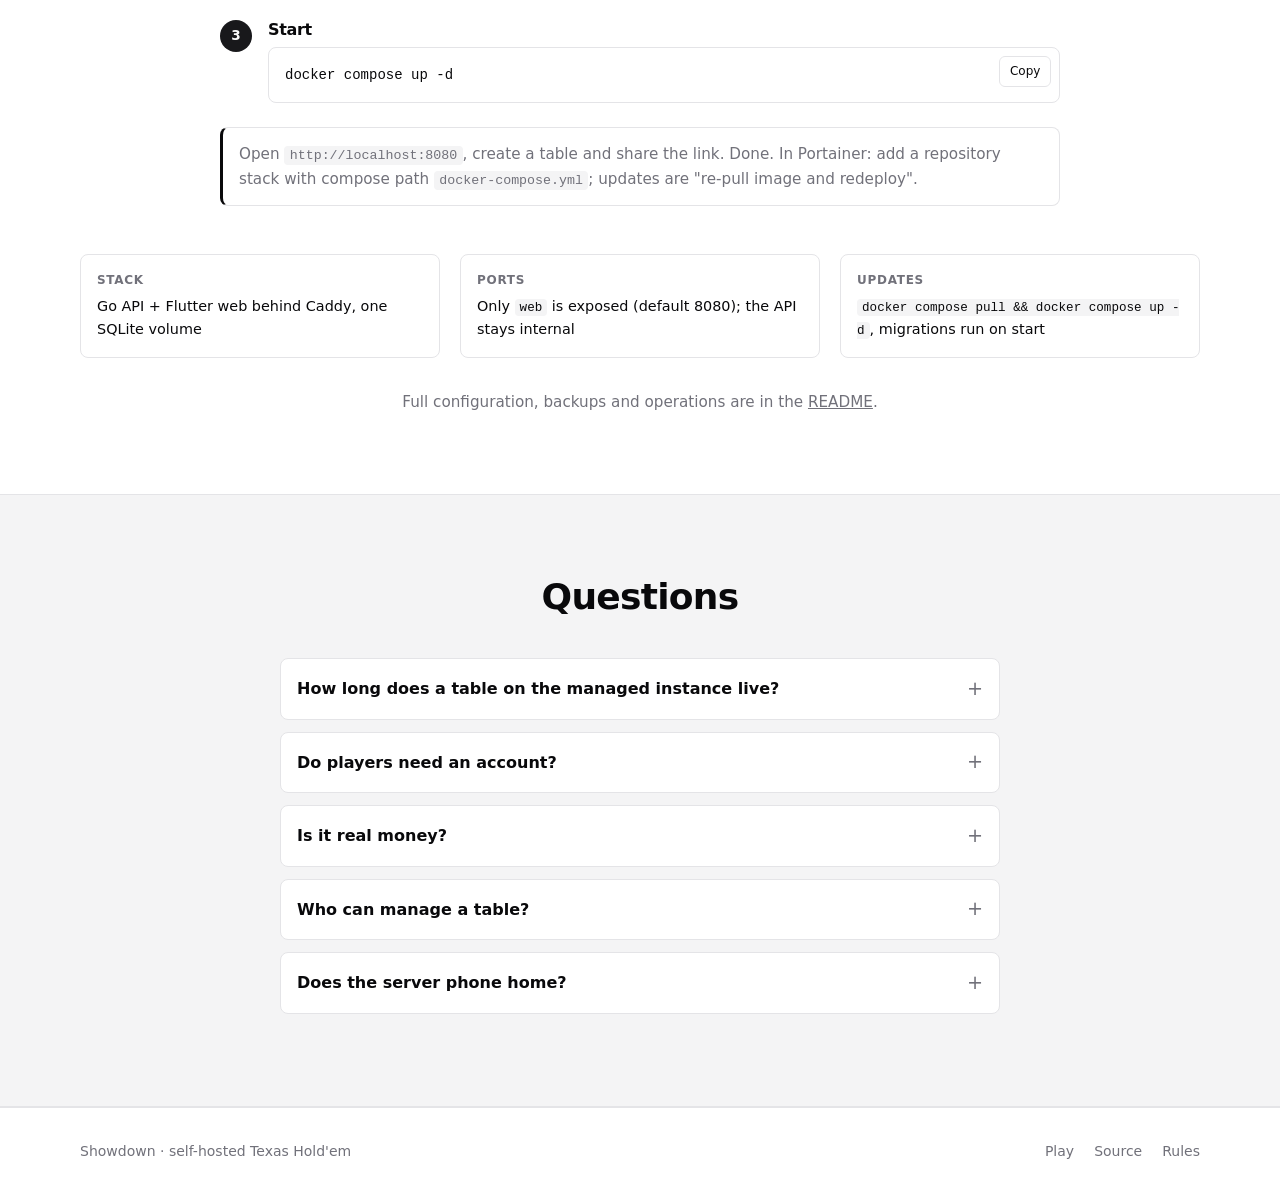
==== commit 2780ab94: "feat: add support for turn / stun" ====
--- a/website/index.html
+++ b/website/index.html
@@ -188,7 +188,7 @@
               </li>
               <li>
                 <h4>Optional: settings</h4>
-                <p class="muted">Port, table limit, retention, STUN servers for voice chat across networks, or <code>IMAGE_TAG</code> to pin a release.</p>
+                <p class="muted">Port, table limit, retention, STUN/TURN servers for voice and video across networks, or <code>IMAGE_TAG</code> to pin a release.</p>
                 <div class="code" data-copy>
                   <pre><code>curl -fsSL https://raw.githubusercontent.com/argseby/Showdown/main/.env.example -o .env</code></pre>
                   <button class="copy" type="button" aria-label="Copy to clipboard">Copy</button>
@@ -310,7 +310,7 @@
         </details>
         <details class="faq">
           <summary>Does the server phone home?</summary>
-          <p>Never. The API makes no outbound requests and the client is served entirely from your own instance. Voice chat only uses a STUN server if you configure one.</p>
+          <p>Never. The API makes no outbound requests and the client is served entirely from your own instance. Voice and video only use a STUN or TURN server if you configure one.</p>
         </details>
       </div>
     </section>
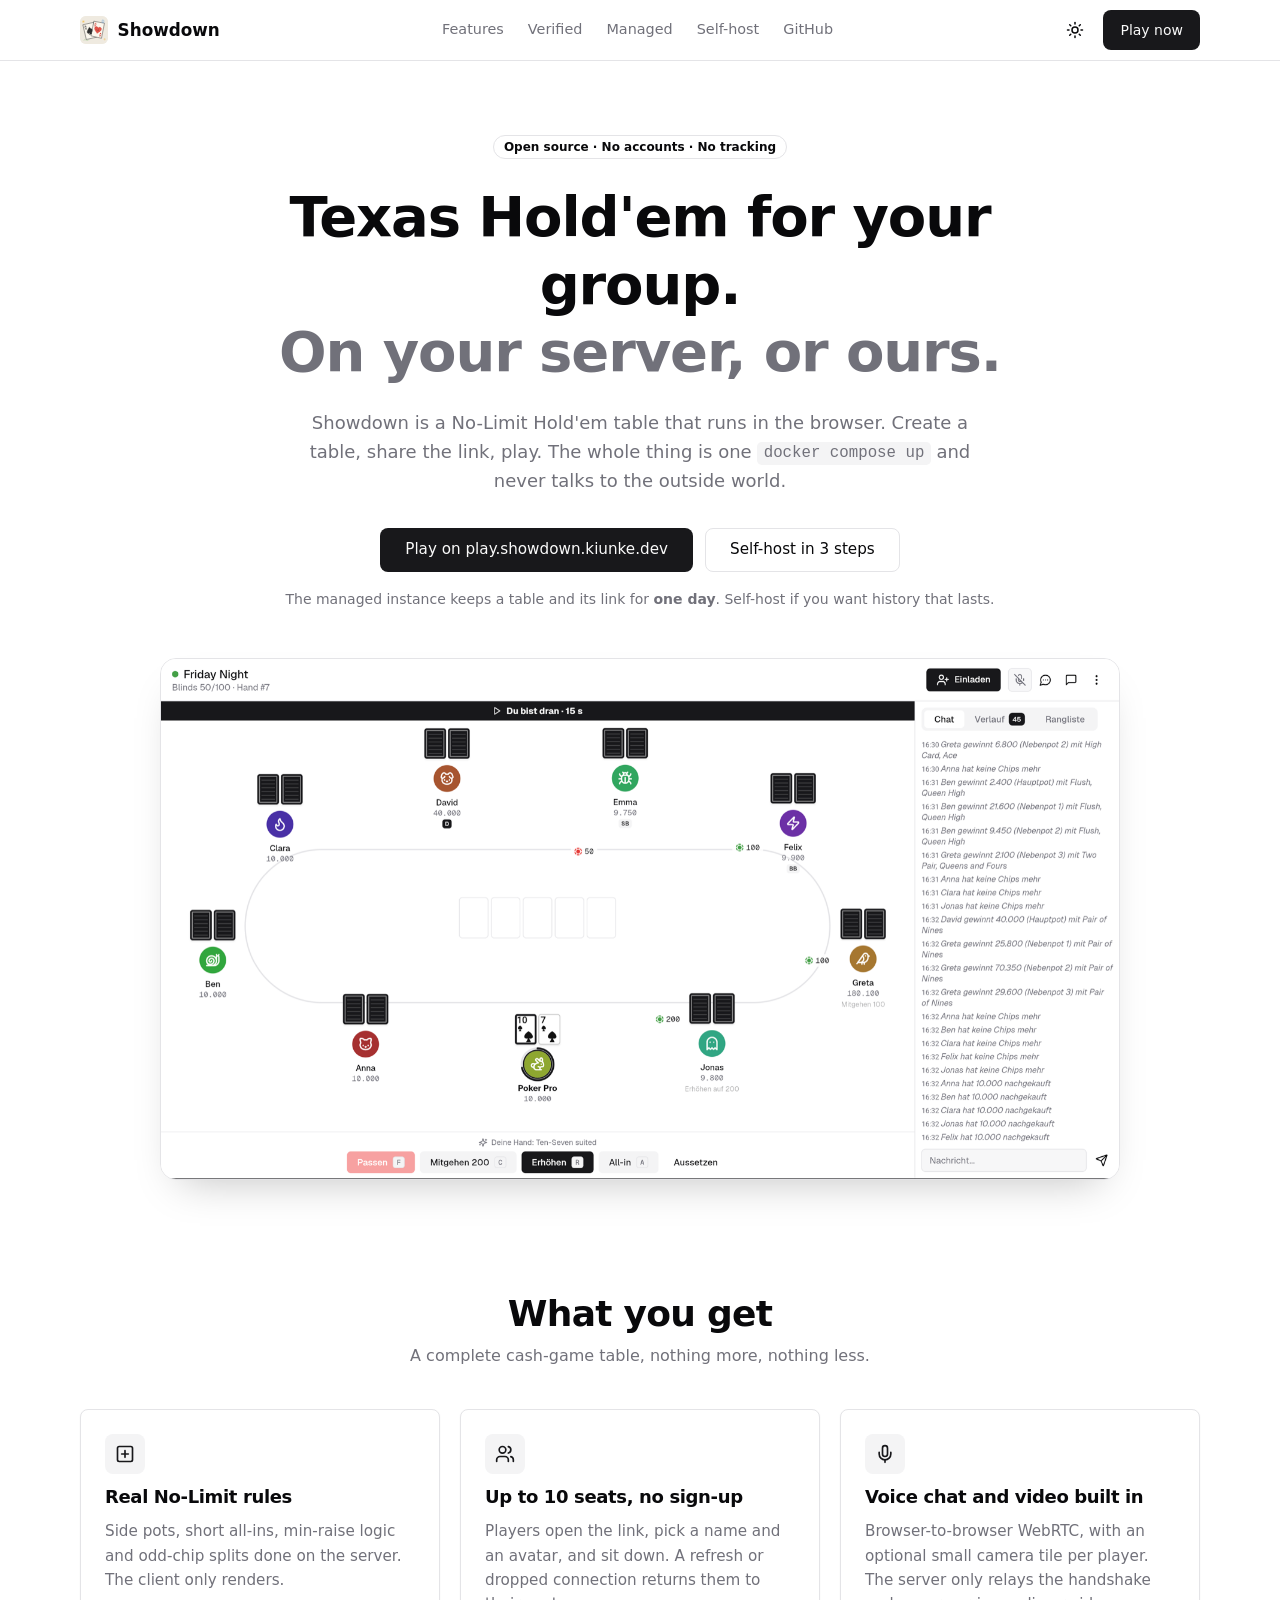
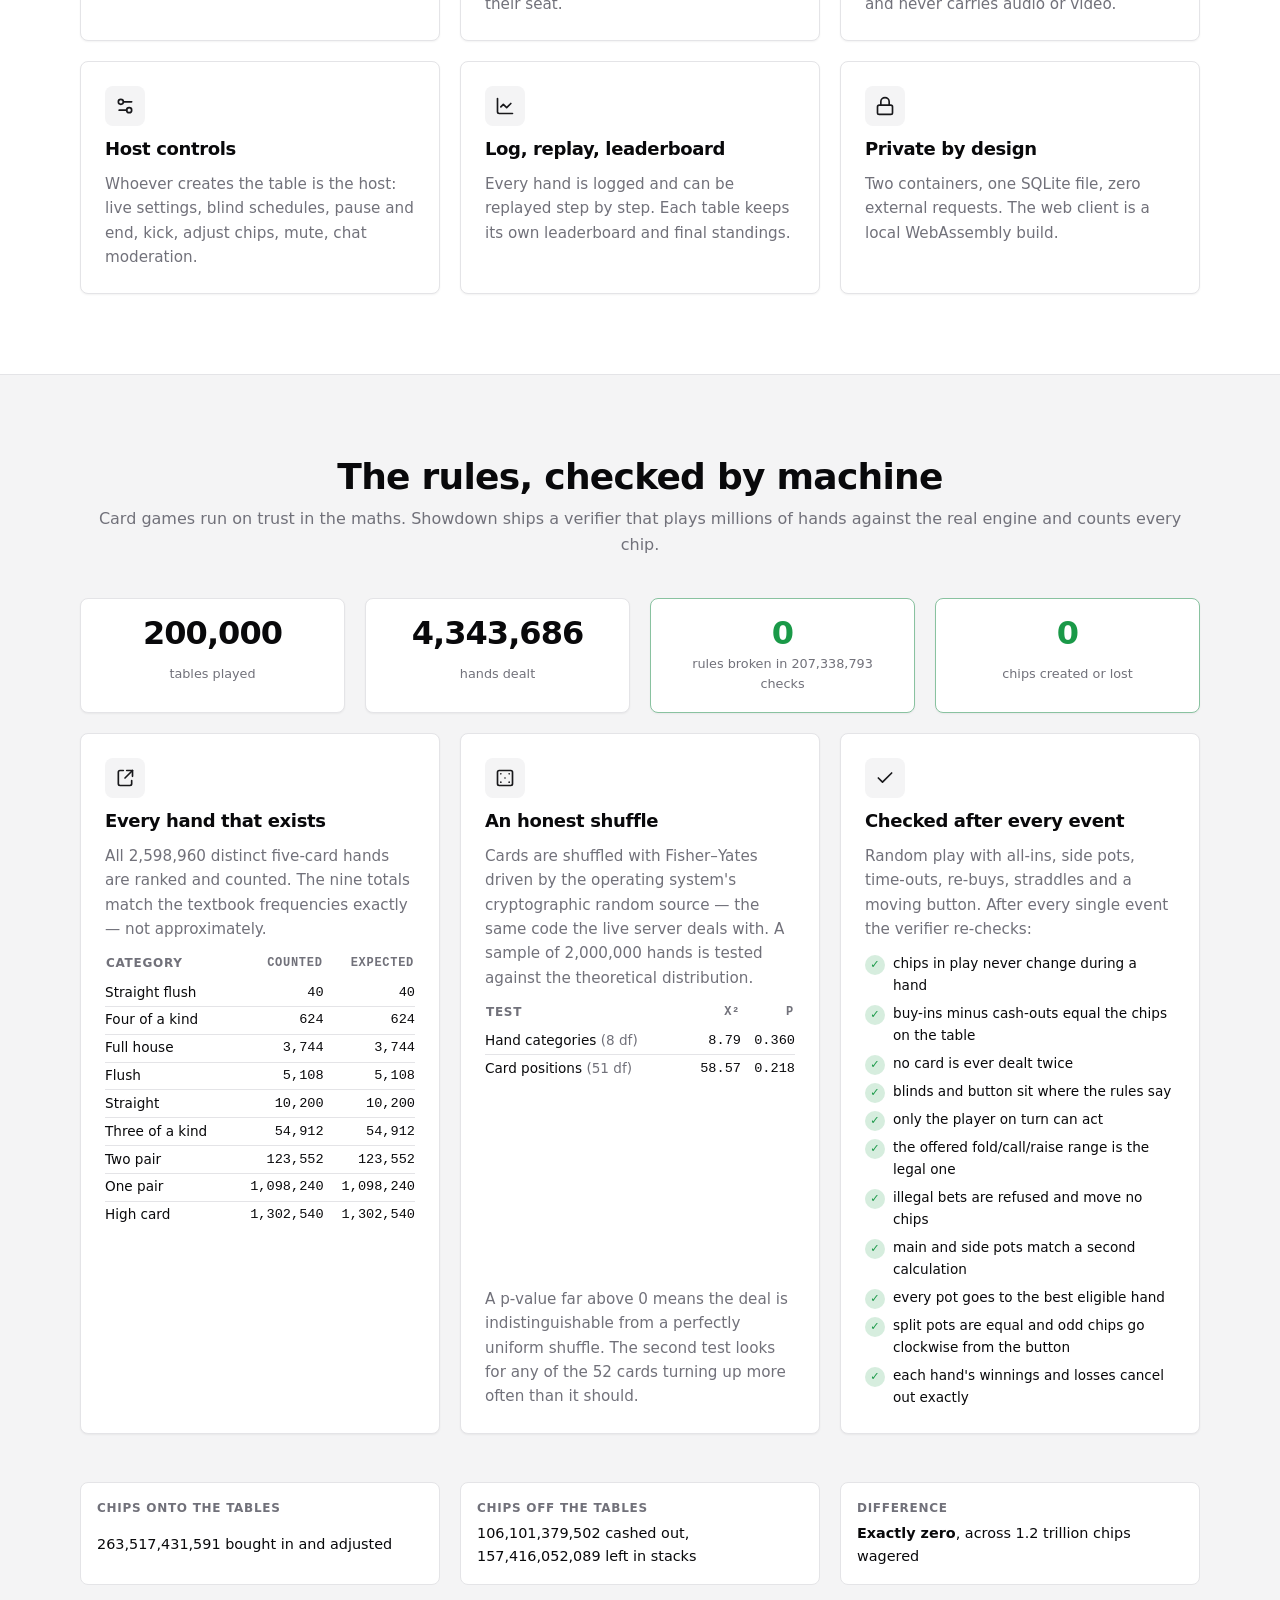
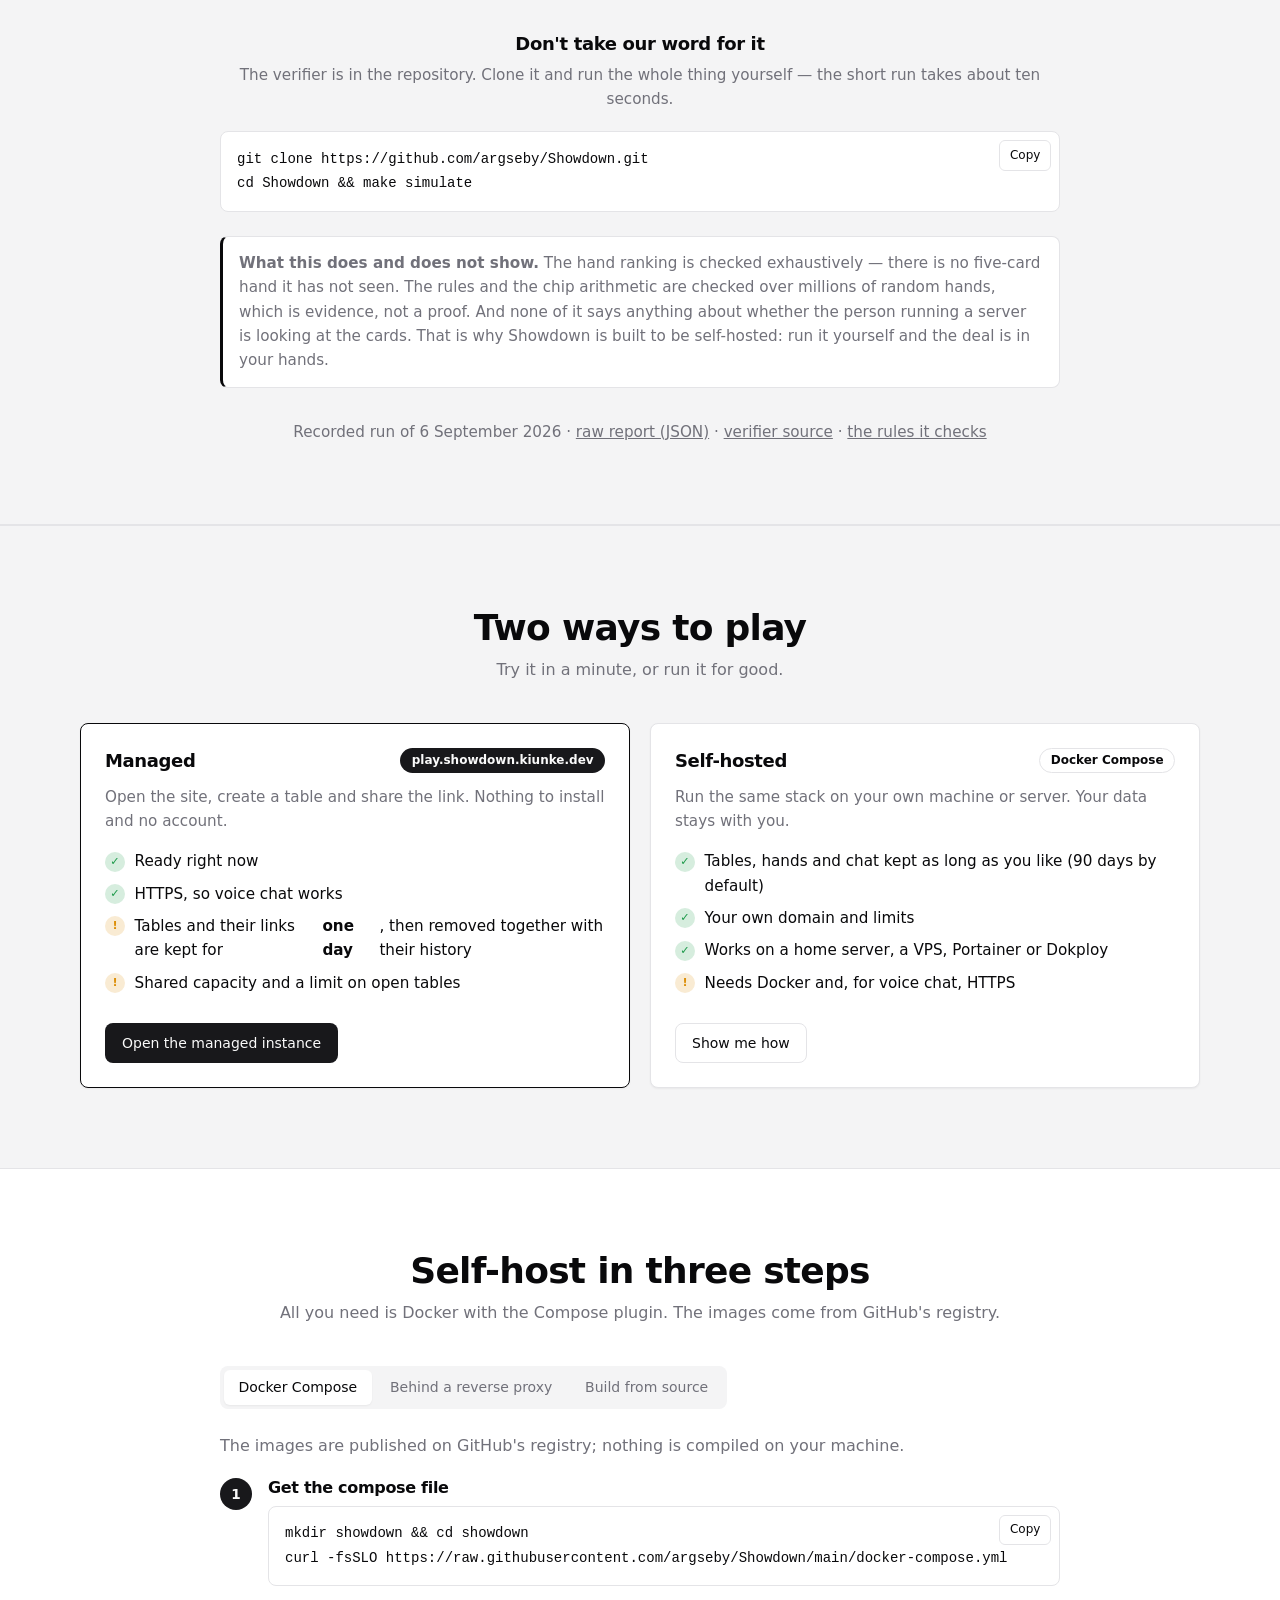
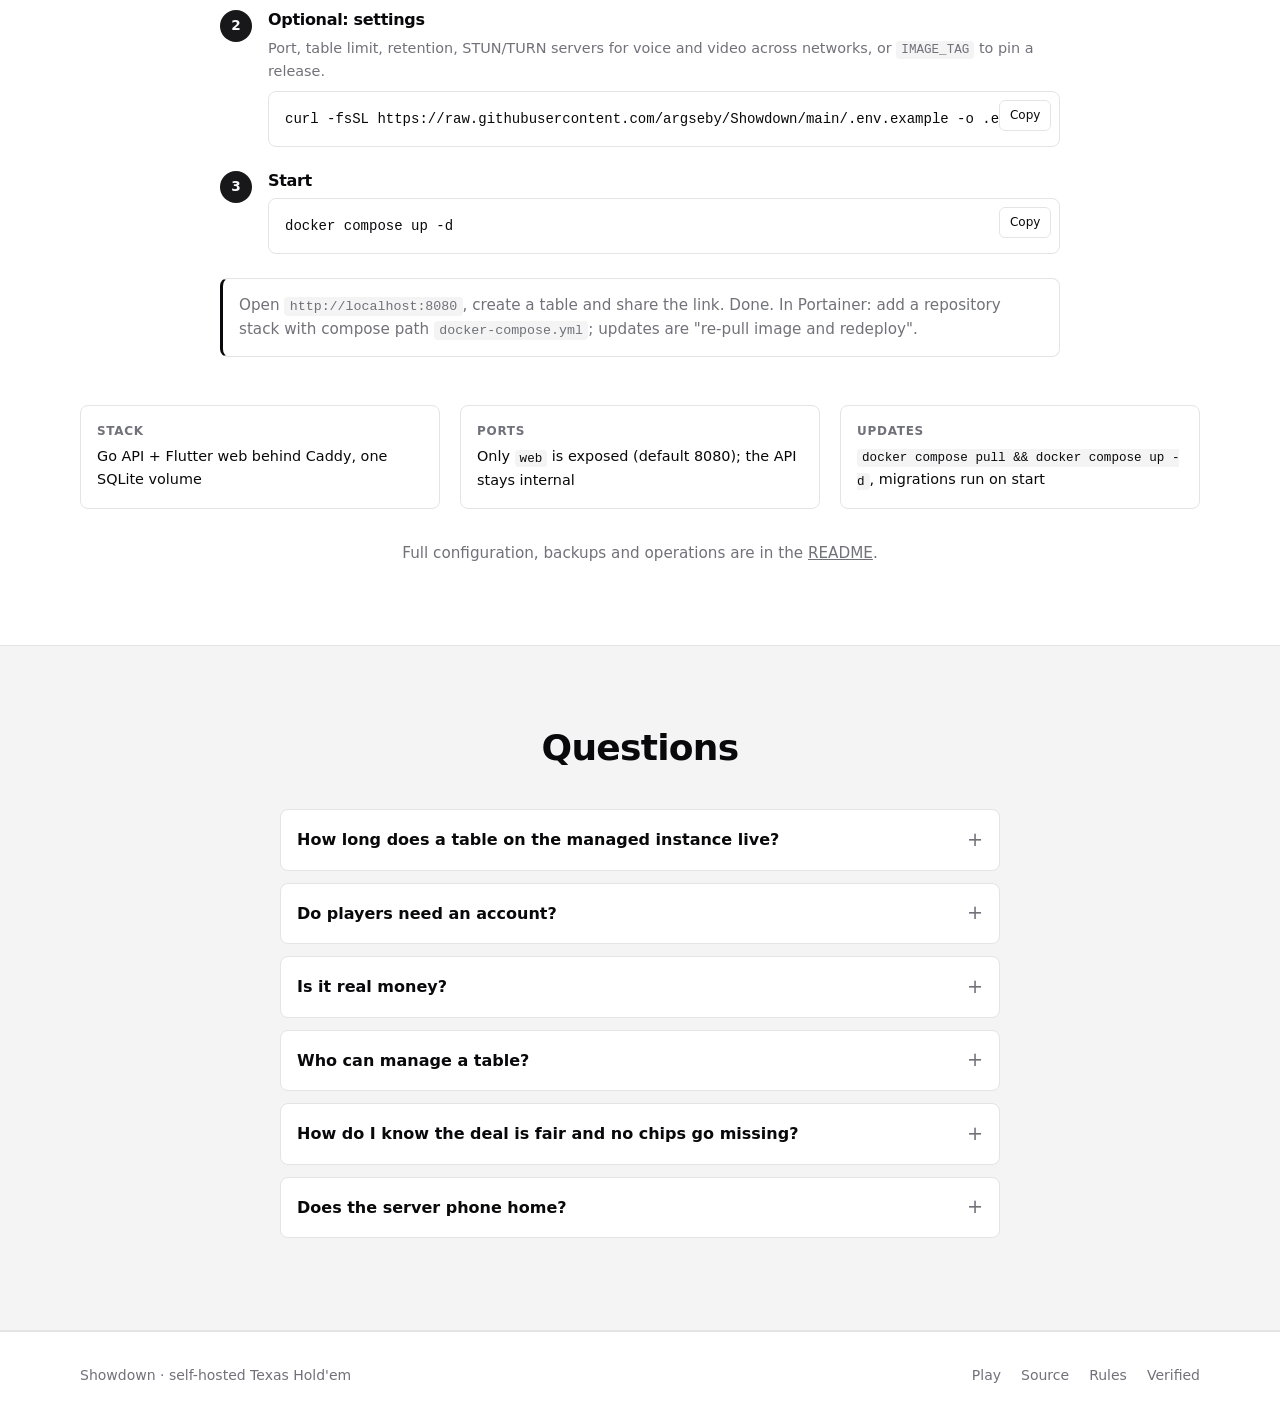
==== commit aa57c5ad: "feat: add simulation results to website" ====
--- a/website/index.html
+++ b/website/index.html
@@ -25,6 +25,7 @@
       </a>
       <nav class="nav" aria-label="Main">
         <a href="#features">Features</a>
+        <a href="#verified">Verified</a>
         <a href="#managed">Managed</a>
         <a href="#self-host">Self-host</a>
         <a href="https://github.com/argseby/Showdown" target="_blank" rel="noopener">GitHub</a>
@@ -120,6 +121,151 @@
       </div>
     </section>
 
+    <!-- Verification -->
+    <section id="verified" class="section section-alt">
+      <div class="container">
+        <div class="section-head">
+          <h2>The rules, checked by machine</h2>
+          <p>
+            Card games run on trust in the maths. Showdown ships a verifier that plays
+            millions of hands against the real engine and counts every chip.
+          </p>
+        </div>
+
+        <div class="grid grid-4 stats">
+          <div class="stat">
+            <span class="stat-num">200,000</span>
+            <span class="stat-key">tables played</span>
+          </div>
+          <div class="stat">
+            <span class="stat-num">4,343,686</span>
+            <span class="stat-key">hands dealt</span>
+          </div>
+          <div class="stat stat-good">
+            <span class="stat-num">0</span>
+            <span class="stat-key">rules broken in 207,338,793 checks</span>
+          </div>
+          <div class="stat stat-good">
+            <span class="stat-num">0</span>
+            <span class="stat-key">chips created or lost</span>
+          </div>
+        </div>
+
+        <div class="grid grid-3">
+          <article class="card">
+            <div class="card-icon">
+              <svg xmlns="http://www.w3.org/2000/svg" width="20" height="20" viewBox="0 0 24 24" fill="none" stroke="currentColor" stroke-width="2" stroke-linecap="round" stroke-linejoin="round"><path d="M10 3H6a2 2 0 0 0-2 2v14a2 2 0 0 0 2 2h12a2 2 0 0 0 2-2v-4"/><path d="M14 3h7v7"/><path d="m21 3-9 9"/></svg>
+            </div>
+            <h3>Every hand that exists</h3>
+            <p>All 2,598,960 distinct five-card hands are ranked and counted. The nine totals match the textbook frequencies exactly &mdash; not approximately.</p>
+            <table class="freq">
+              <thead><tr><th>Category</th><th>Counted</th><th>Expected</th></tr></thead>
+              <tbody>
+                <tr><td>Straight flush</td><td>40</td><td>40</td></tr>
+                <tr><td>Four of a kind</td><td>624</td><td>624</td></tr>
+                <tr><td>Full house</td><td>3,744</td><td>3,744</td></tr>
+                <tr><td>Flush</td><td>5,108</td><td>5,108</td></tr>
+                <tr><td>Straight</td><td>10,200</td><td>10,200</td></tr>
+                <tr><td>Three of a kind</td><td>54,912</td><td>54,912</td></tr>
+                <tr><td>Two pair</td><td>123,552</td><td>123,552</td></tr>
+                <tr><td>One pair</td><td>1,098,240</td><td>1,098,240</td></tr>
+                <tr><td>High card</td><td>1,302,540</td><td>1,302,540</td></tr>
+              </tbody>
+            </table>
+          </article>
+
+          <article class="card">
+            <div class="card-icon">
+              <svg xmlns="http://www.w3.org/2000/svg" width="20" height="20" viewBox="0 0 24 24" fill="none" stroke="currentColor" stroke-width="2" stroke-linecap="round" stroke-linejoin="round"><rect width="18" height="18" x="3" y="3" rx="2"/><path d="M7 7h.01"/><path d="M12 12h.01"/><path d="M17 17h.01"/><path d="M17 7h.01"/><path d="M7 17h.01"/></svg>
+            </div>
+            <h3>An honest shuffle</h3>
+            <p>
+              Cards are shuffled with Fisher&ndash;Yates driven by the operating system's
+              cryptographic random source &mdash; the same code the live server deals with.
+              A sample of 2,000,000 hands is tested against the theoretical
+              distribution.
+            </p>
+            <table class="freq">
+              <thead><tr><th>Test</th><th>&chi;&sup2;</th><th>p</th></tr></thead>
+              <tbody>
+                <tr><td>Hand categories <span class="muted">(8 df)</span></td><td>8.79</td><td>0.360</td></tr>
+                <tr><td>Card positions <span class="muted">(51 df)</span></td><td>58.57</td><td>0.218</td></tr>
+              </tbody>
+            </table>
+            <p class="card-note">
+              A p-value far above 0 means the deal is indistinguishable from a perfectly
+              uniform shuffle. The second test looks for any of the 52 cards turning up
+              more often than it should.
+            </p>
+          </article>
+
+          <article class="card">
+            <div class="card-icon">
+              <svg xmlns="http://www.w3.org/2000/svg" width="20" height="20" viewBox="0 0 24 24" fill="none" stroke="currentColor" stroke-width="2" stroke-linecap="round" stroke-linejoin="round"><path d="M20 6 9 17l-5-5"/></svg>
+            </div>
+            <h3>Checked after every event</h3>
+            <p>Random play with all-ins, side pots, time-outs, re-buys, straddles and a moving button. After every single event the verifier re-checks:</p>
+            <ul class="checklist">
+              <li><span class="check">&check;</span> chips in play never change during a hand</li>
+              <li><span class="check">&check;</span> buy-ins minus cash-outs equal the chips on the table</li>
+              <li><span class="check">&check;</span> no card is ever dealt twice</li>
+              <li><span class="check">&check;</span> blinds and button sit where the rules say</li>
+              <li><span class="check">&check;</span> only the player on turn can act</li>
+              <li><span class="check">&check;</span> the offered fold/call/raise range is the legal one</li>
+              <li><span class="check">&check;</span> illegal bets are refused and move no chips</li>
+              <li><span class="check">&check;</span> main and side pots match a second calculation</li>
+              <li><span class="check">&check;</span> every pot goes to the best eligible hand</li>
+              <li><span class="check">&check;</span> split pots are equal and odd chips go clockwise from the button</li>
+              <li><span class="check">&check;</span> each hand's winnings and losses cancel out exactly</li>
+            </ul>
+          </article>
+        </div>
+
+        <div class="grid grid-3 kv">
+          <div class="kv-item">
+            <span class="kv-key">Chips onto the tables</span>
+            <span class="kv-val">263,517,431,591 bought in and adjusted</span>
+          </div>
+          <div class="kv-item">
+            <span class="kv-key">Chips off the tables</span>
+            <span class="kv-val">106,101,379,502 cashed out, 157,416,052,089 left in stacks</span>
+          </div>
+          <div class="kv-item">
+            <span class="kv-key">Difference</span>
+            <span class="kv-val"><strong>Exactly zero</strong>, across 1.2 trillion chips wagered</span>
+          </div>
+        </div>
+
+        <div class="reproduce">
+          <h3>Don't take our word for it</h3>
+          <p class="muted">
+            The verifier is in the repository. Clone it and run the whole thing yourself
+            &mdash; the short run takes about ten seconds.
+          </p>
+          <div class="code" data-copy>
+            <pre><code>git clone https://github.com/argseby/Showdown.git
+cd Showdown &amp;&amp; make simulate</code></pre>
+            <button class="copy" type="button" aria-label="Copy to clipboard">Copy</button>
+          </div>
+          <p class="callout">
+            <strong>What this does and does not show.</strong> The hand ranking is checked
+            exhaustively &mdash; there is no five-card hand it has not seen. The rules and the
+            chip arithmetic are checked over millions of random hands, which is evidence, not
+            a proof. And none of it says anything about whether the person running a server is
+            looking at the cards. That is why Showdown is built to be self-hosted: run it
+            yourself and the deal is in your hands.
+          </p>
+        </div>
+
+        <p class="more">
+          Recorded run of 6 September 2026 &middot;
+          <a href="verification.json">raw report (JSON)</a> &middot;
+          <a href="https://github.com/argseby/Showdown/tree/main/backend/cmd/simulate" target="_blank" rel="noopener">verifier source</a> &middot;
+          <a href="https://github.com/argseby/Showdown/blob/main/docs/rules.md" target="_blank" rel="noopener">the rules it checks</a>
+        </p>
+      </div>
+    </section>
+
     <!-- Managed vs self-hosted -->
     <section id="managed" class="section section-alt">
       <div class="container">
@@ -309,6 +455,10 @@
           <p>The browser that created it holds an admin key and sees an Admin tab. The key can be copied to another device. Anyone with the key can manage the table, so share it only with co-hosts.</p>
         </details>
         <details class="faq">
+          <summary>How do I know the deal is fair and no chips go missing?</summary>
+          <p>Every release is run through a verifier that plays millions of hands against the engine and re-checks the rules and the chip count after every single event &mdash; 207 million checks on the last run, with zero failures and not one chip created or lost. The <a href="#verified">summary is above</a> and you can run it yourself with <code>make simulate</code>. It says nothing about the honesty of a server operator, which is the reason to self-host.</p>
+        </details>
+        <details class="faq">
           <summary>Does the server phone home?</summary>
           <p>Never. The API makes no outbound requests and the client is served entirely from your own instance. Voice and video only use a STUN or TURN server if you configure one.</p>
         </details>
@@ -323,6 +473,7 @@
         <a href="https://play.showdown.kiunke.dev" target="_blank" rel="noopener">Play</a>
         <a href="https://github.com/argseby/Showdown" target="_blank" rel="noopener">Source</a>
         <a href="https://github.com/argseby/Showdown/blob/main/docs/rules.md" target="_blank" rel="noopener">Rules</a>
+        <a href="#verified">Verified</a>
       </nav>
     </div>
   </footer>
--- a/website/styles.css
+++ b/website/styles.css
@@ -175,6 +175,7 @@
 .grid { display: grid; gap: 1.25rem; }
 .grid-2 { grid-template-columns: repeat(2, 1fr); }
 .grid-3 { grid-template-columns: repeat(3, 1fr); }
+.grid-4 { grid-template-columns: repeat(4, 1fr); }
 
 /* Cards */
 .card {
@@ -264,6 +265,35 @@
 
 .more { text-align: center; margin-top: 2rem; color: var(--muted-foreground); font-size: 0.95rem; }
 
+/* Verification */
+.stats { margin-bottom: 1.25rem; }
+.stat {
+  display: grid; gap: 0.15rem; padding: 1.1rem 1.25rem; text-align: center;
+  border: 1px solid var(--border); border-radius: var(--radius);
+  background: var(--card); box-shadow: var(--shadow);
+}
+.stat-num { font-size: clamp(1.5rem, 3.5vw, 2rem); font-weight: 800; letter-spacing: -0.03em; line-height: 1.1; }
+.stat-key { font-size: 0.8rem; color: var(--muted-foreground); }
+.stat-good { border-color: color-mix(in srgb, var(--success) 45%, var(--border)); }
+.stat-good .stat-num { color: var(--success); }
+
+.card-note { font-size: 0.8rem; color: var(--muted-foreground); margin-top: auto; }
+
+.freq { width: 100%; border-collapse: collapse; font-size: 0.85rem; font-variant-numeric: tabular-nums; }
+.freq th { text-align: left; font-weight: 600; color: var(--muted-foreground); font-size: 0.75rem; text-transform: uppercase; letter-spacing: 0.06em; padding-bottom: 0.35rem; }
+.freq td { padding: 0.16rem 0; border-top: 1px solid var(--border); }
+.freq td + td, .freq th + th { text-align: right; font-family: var(--mono); }
+.freq tr:first-child td { border-top: 0; }
+
+.checklist { list-style: none; padding: 0; margin: 0; display: grid; gap: 0.4rem; font-size: 0.85rem; }
+.checklist li { display: flex; gap: 0.5rem; align-items: flex-start; }
+.checklist .check { margin-top: 0.1rem; }
+
+.reproduce { max-width: 840px; margin: 3rem auto 0; text-align: center; }
+.reproduce h3 { margin-bottom: 0.5rem; }
+.reproduce > p { color: var(--muted-foreground); font-size: 0.95rem; margin-bottom: 1.25rem; }
+.reproduce .code, .reproduce .callout { text-align: left; }
+
 /* FAQ */
 .faq {
   border: 1px solid var(--border); border-radius: var(--radius);
@@ -288,6 +318,7 @@
 /* Responsive */
 @media (max-width: 900px) {
   .grid-3 { grid-template-columns: repeat(2, 1fr); }
+  .grid-4 { grid-template-columns: repeat(2, 1fr); }
 }
 @media (max-width: 640px) {
   .nav { display: none; }
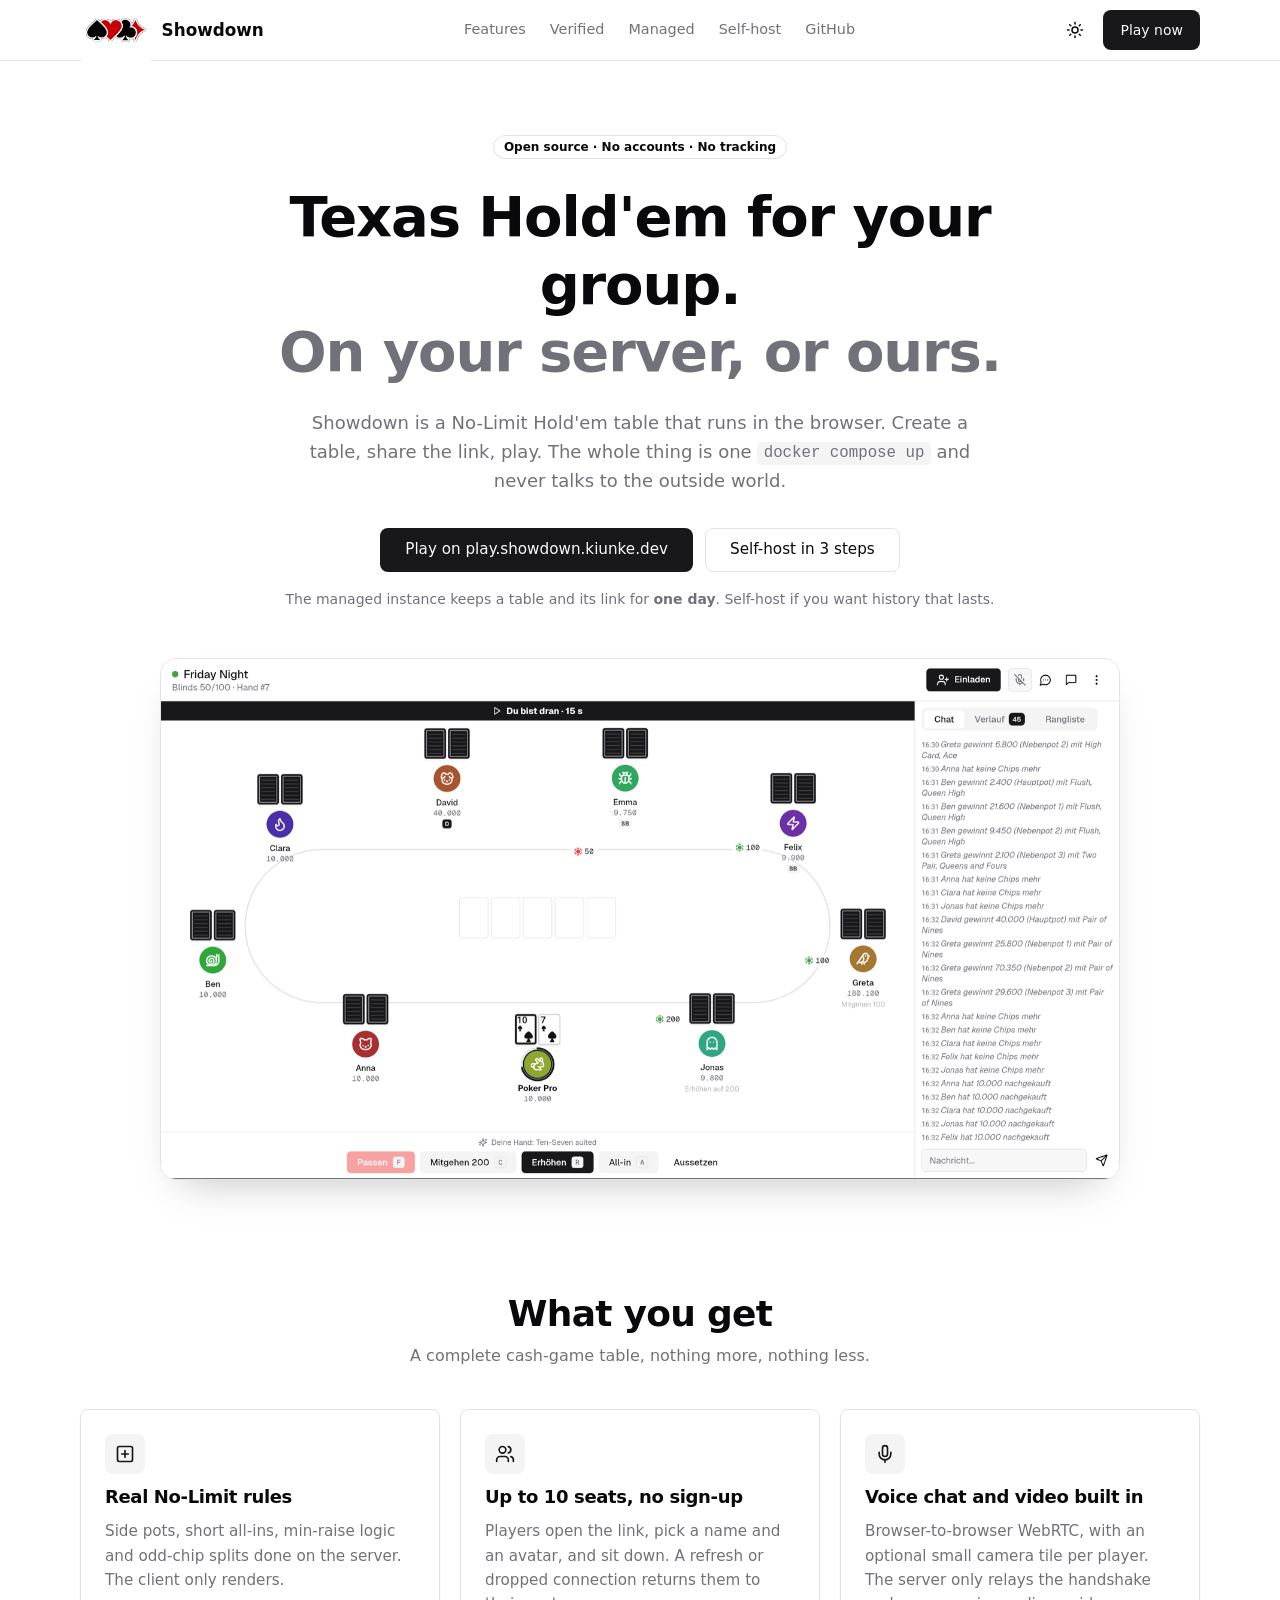
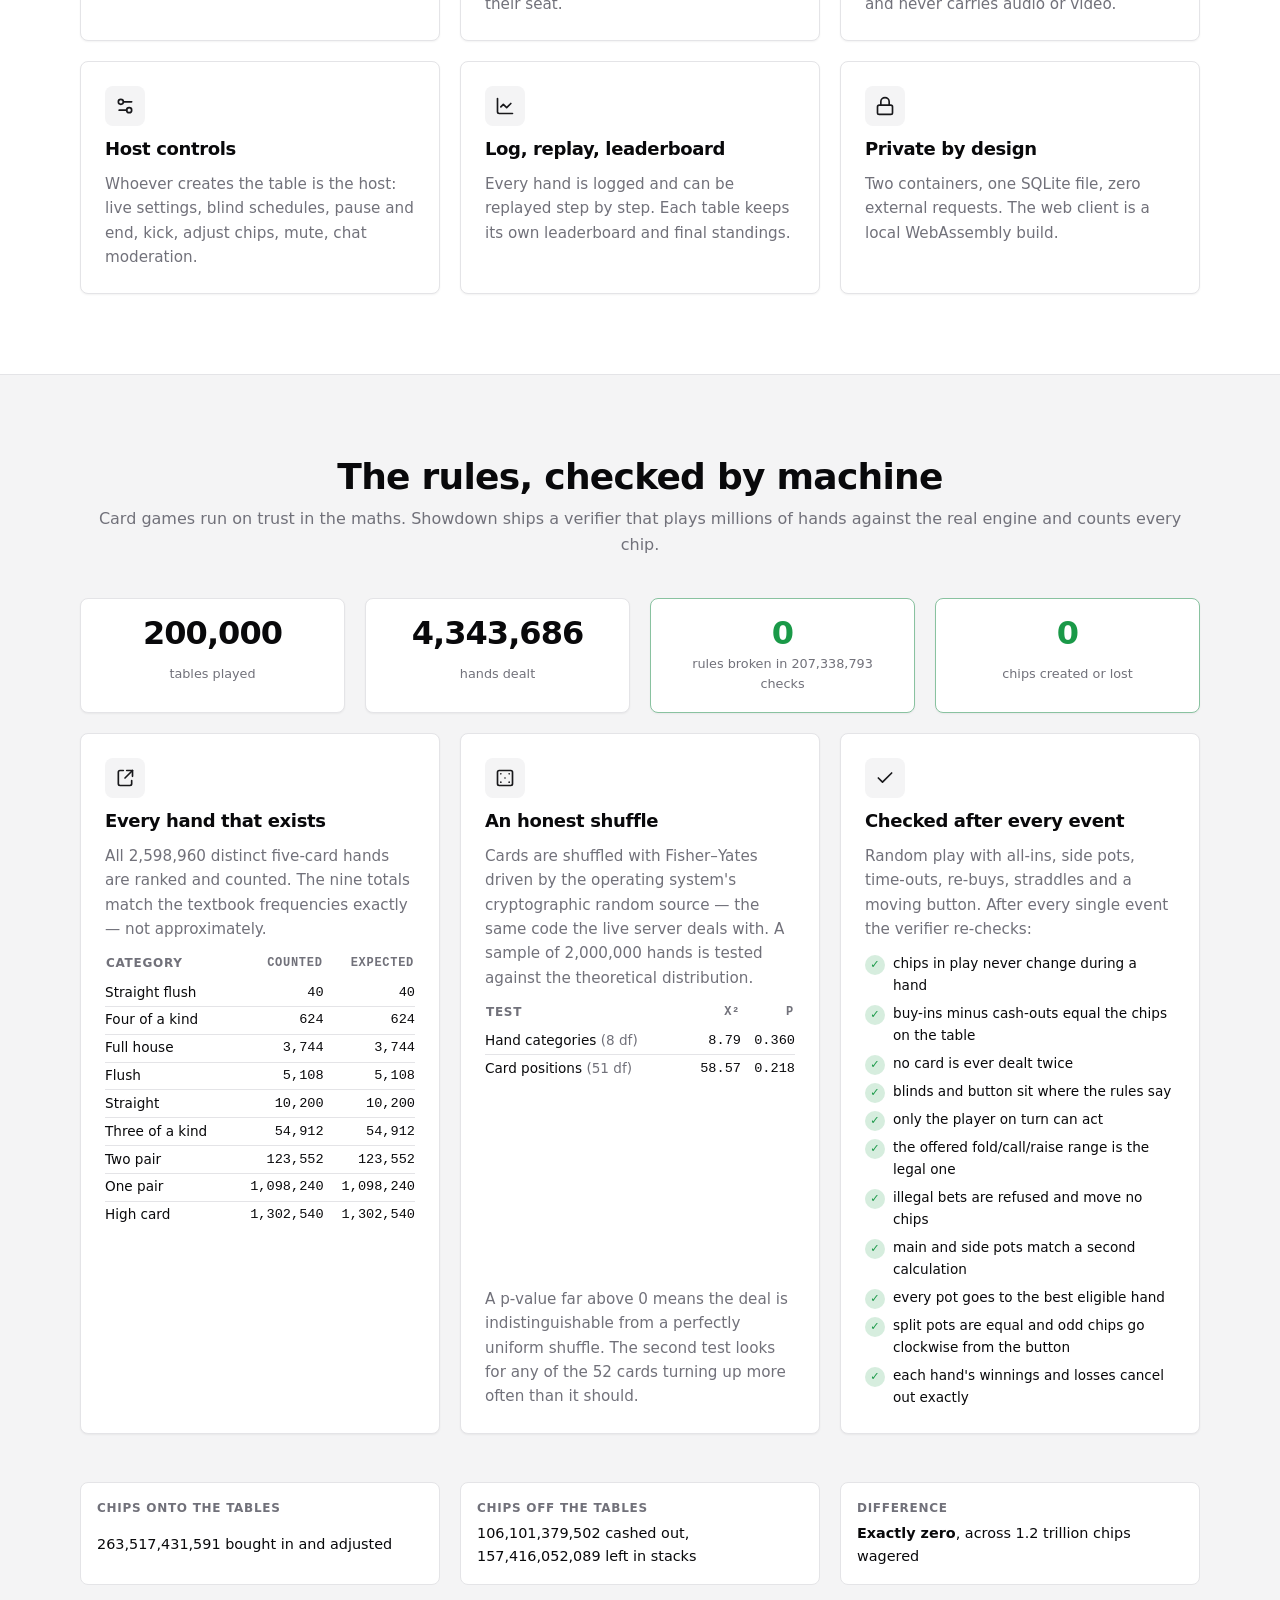
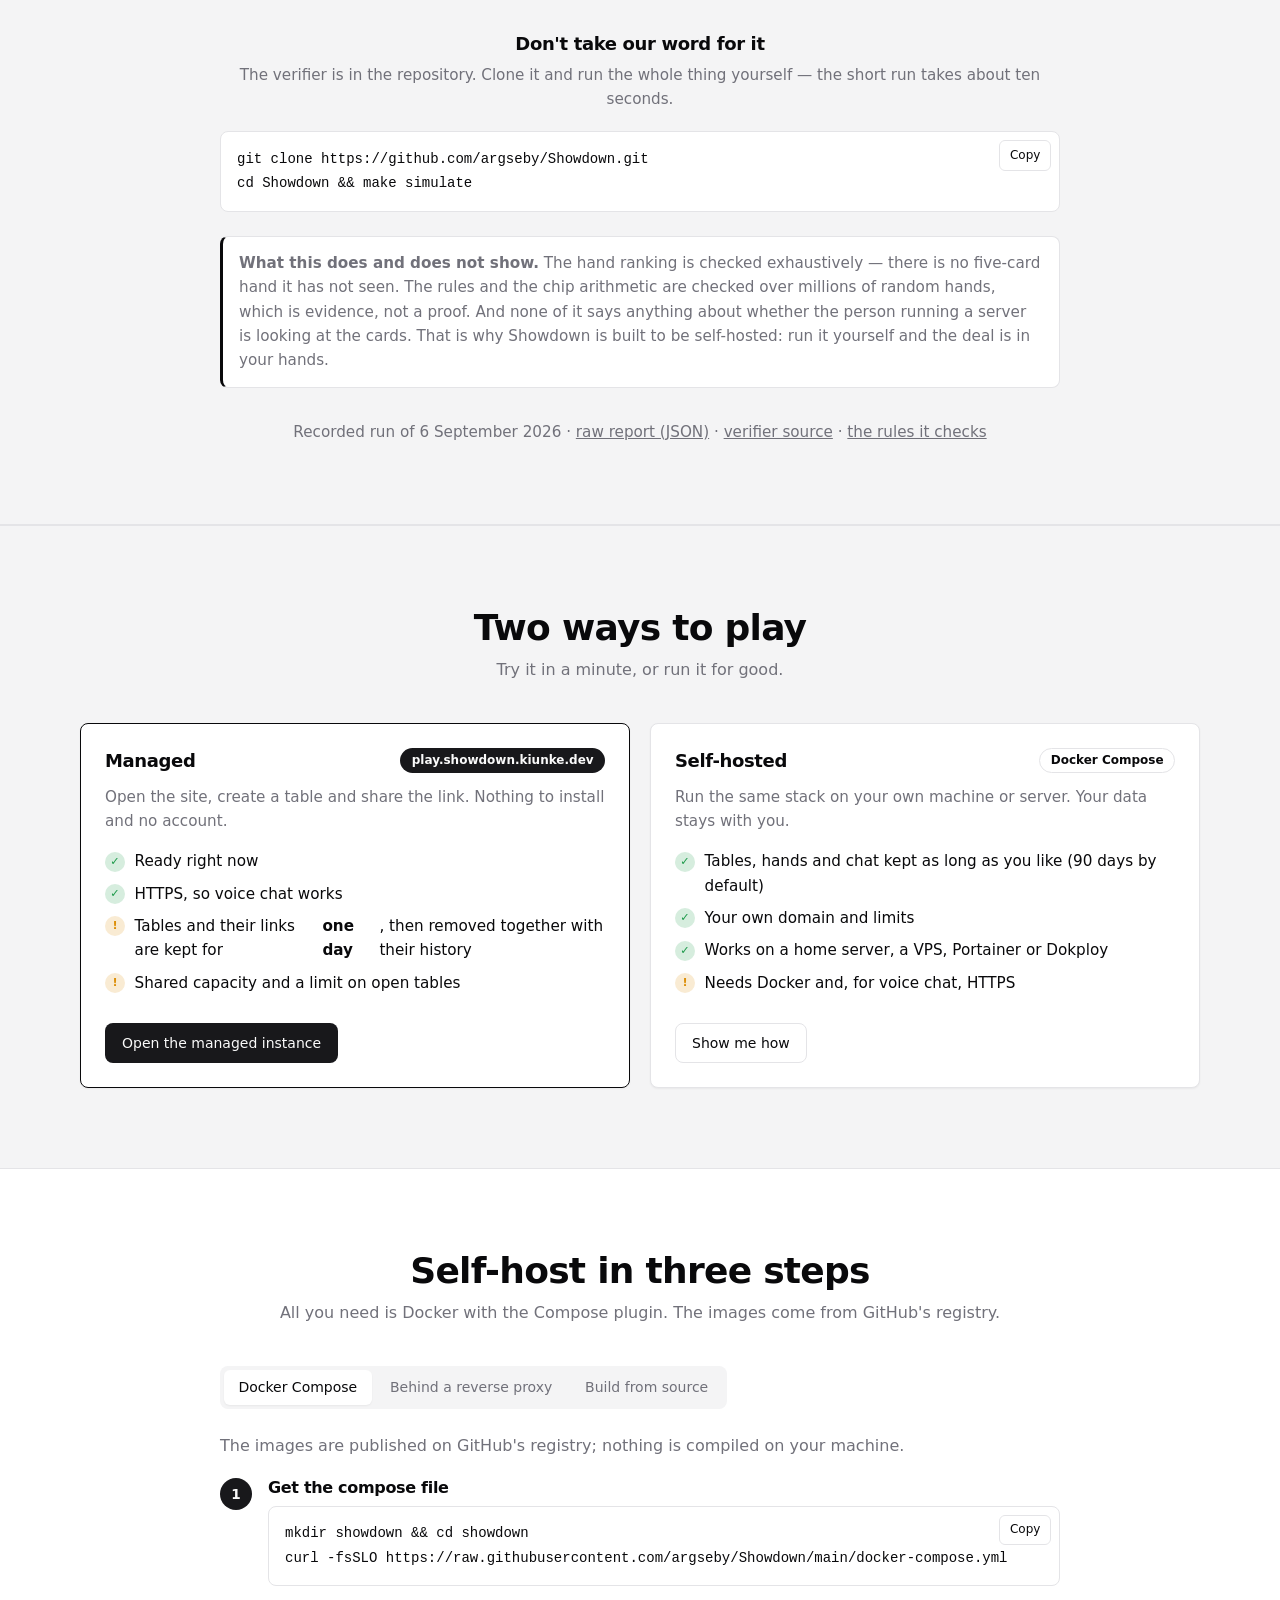
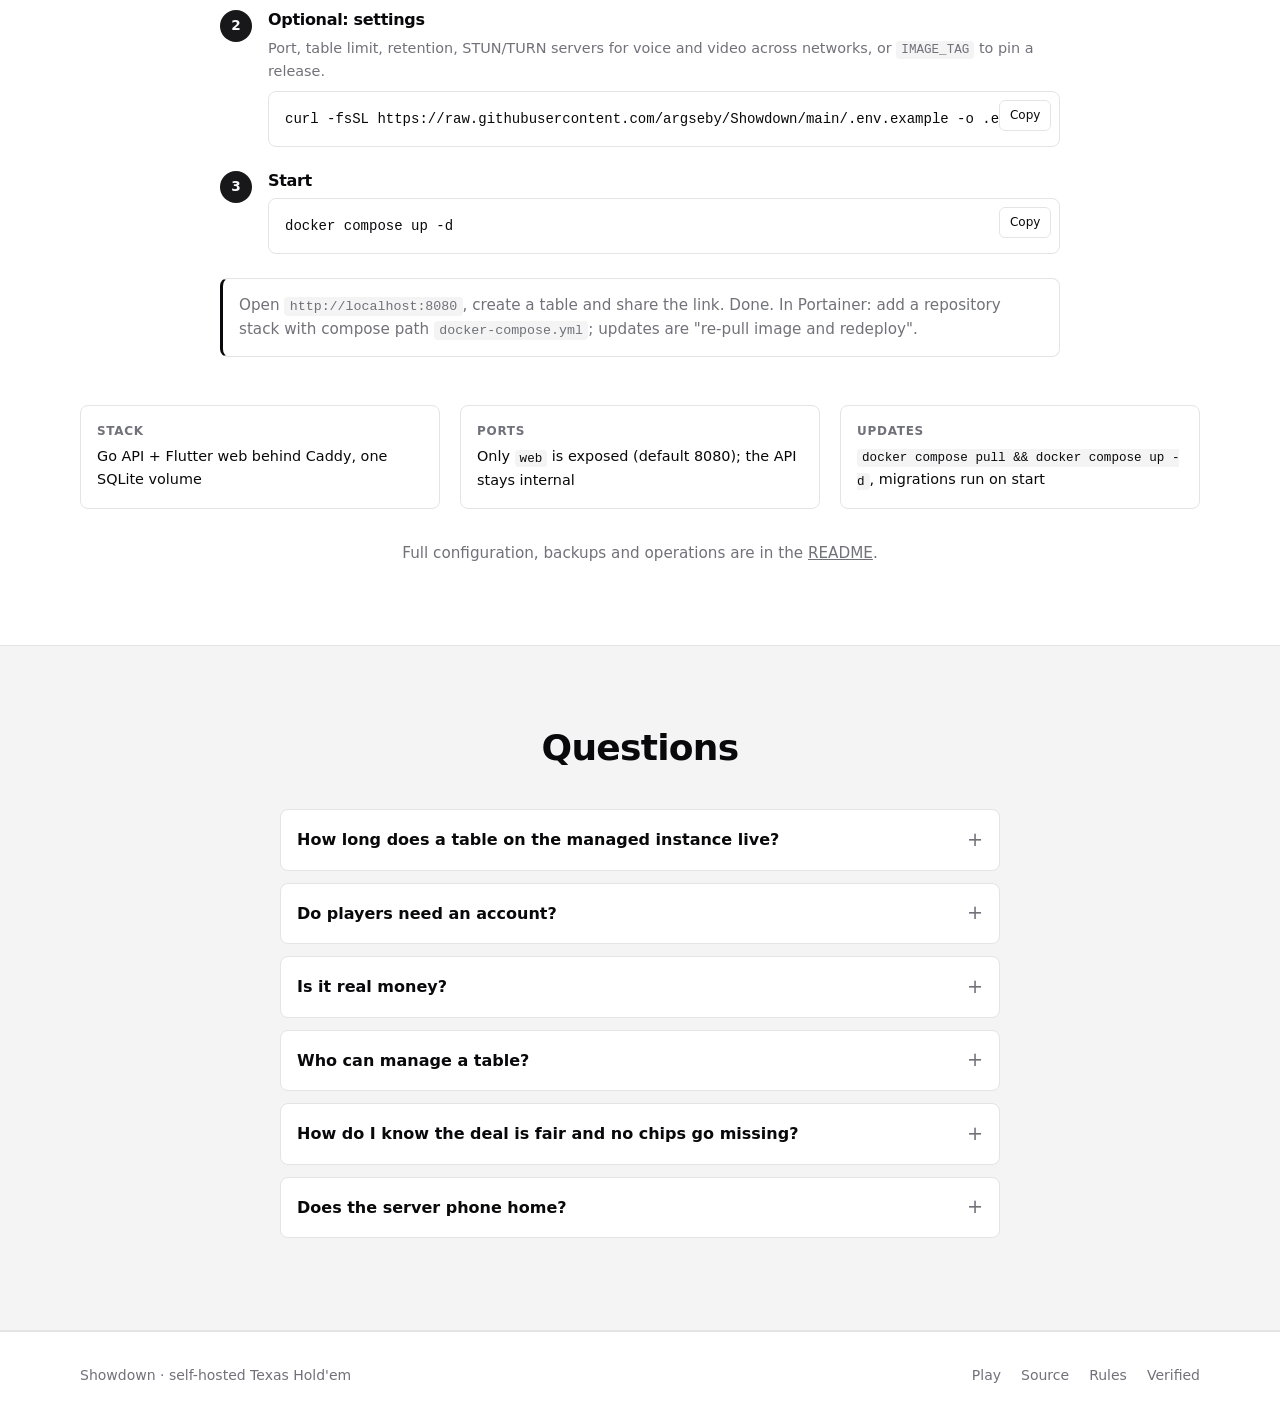
==== commit 762677c9: "feat: update logo with canva" ====
--- a/website/index.html
+++ b/website/index.html
@@ -20,7 +20,7 @@
   <header class="site-header">
     <div class="container header-inner">
       <a class="brand" href="#">
-        <img src="logo.svg" alt="" width="28" height="28">
+        <img src="logo.svg" alt="" width="72" height="28">
         <span>Showdown</span>
       </a>
       <nav class="nav" aria-label="Main">
--- a/website/styles.css
+++ b/website/styles.css
@@ -103,7 +103,9 @@
   display: flex; align-items: center; gap: 0.6rem;
   font-weight: 700; text-decoration: none; font-size: 1.05rem;
 }
-.brand img { border-radius: 6px; }
+/* The logo is a transparent banner with black suits: keep it on a light
+   plate so it stays readable on the dark theme too. */
+.brand img { border-radius: 6px; background: #fff; padding: 3px 6px; }
 .nav { display: flex; gap: 1.5rem; }
 .nav a {
   text-decoration: none; color: var(--muted-foreground);
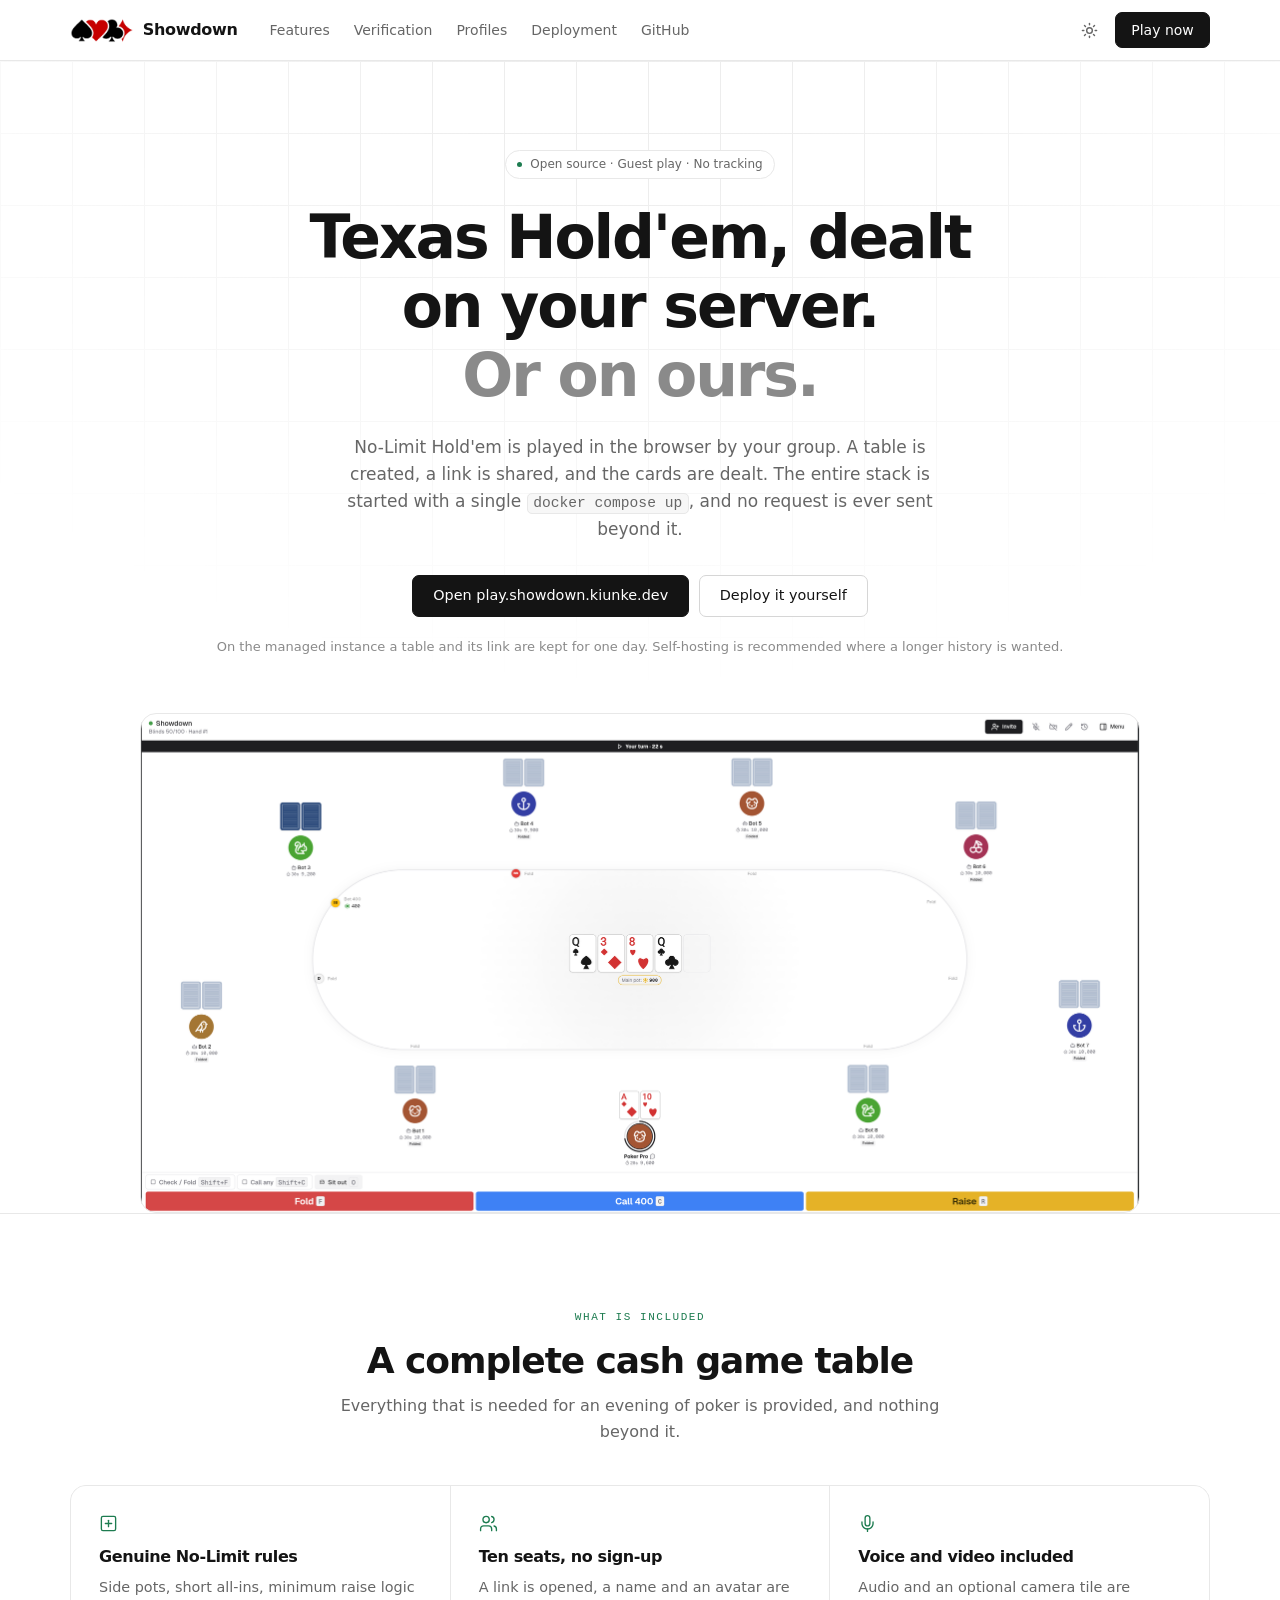
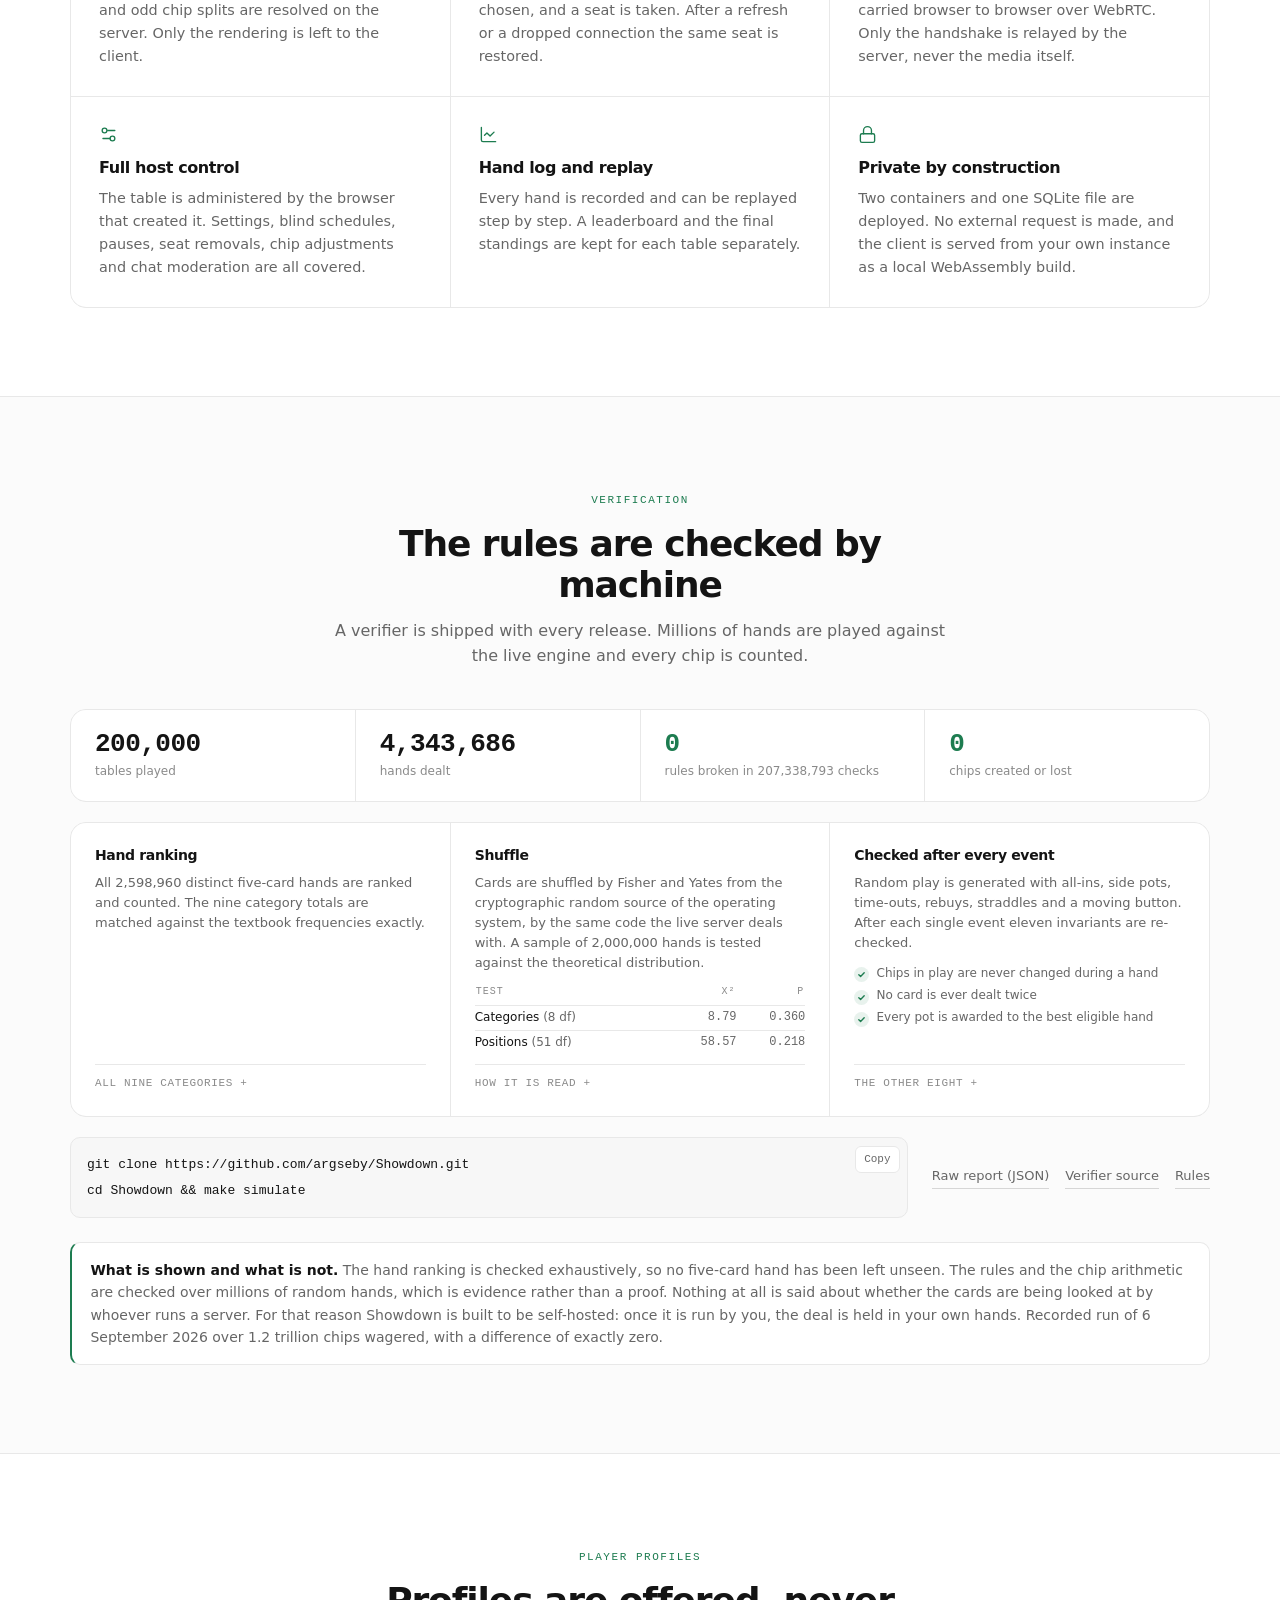
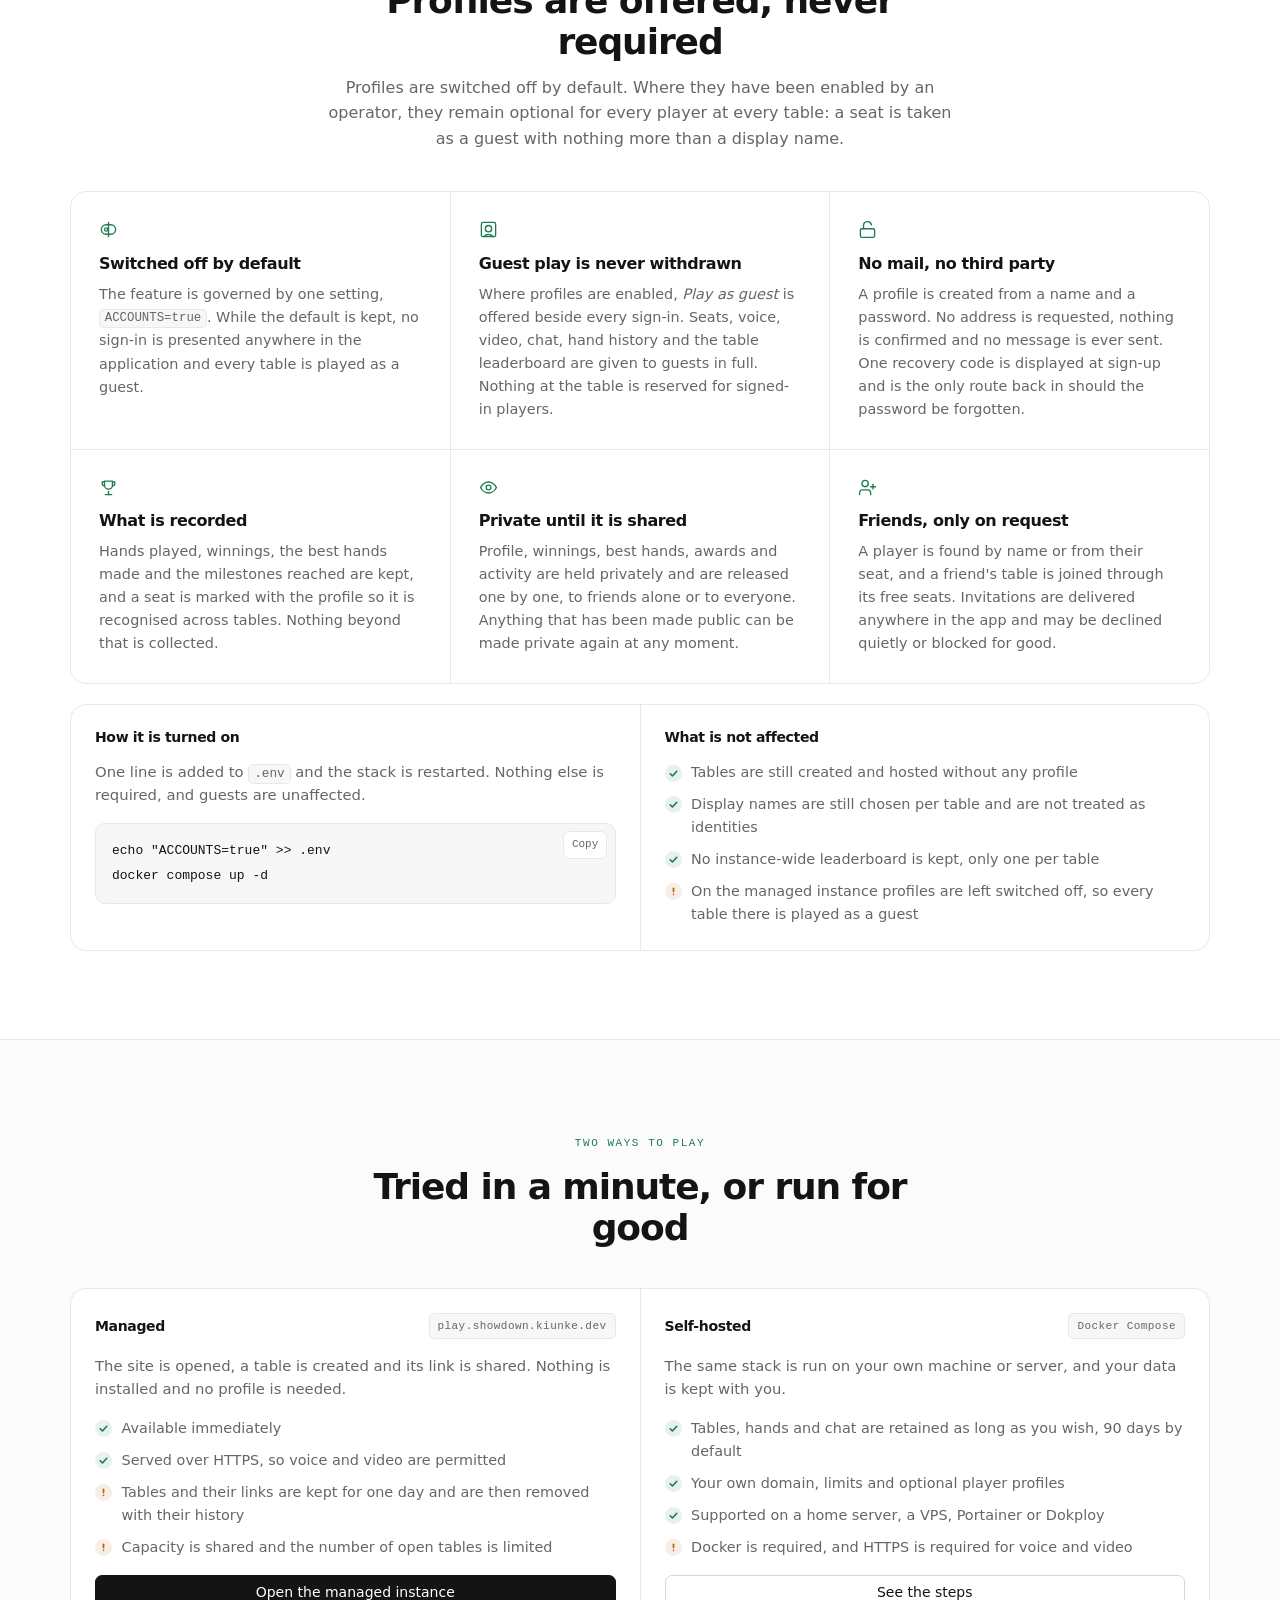
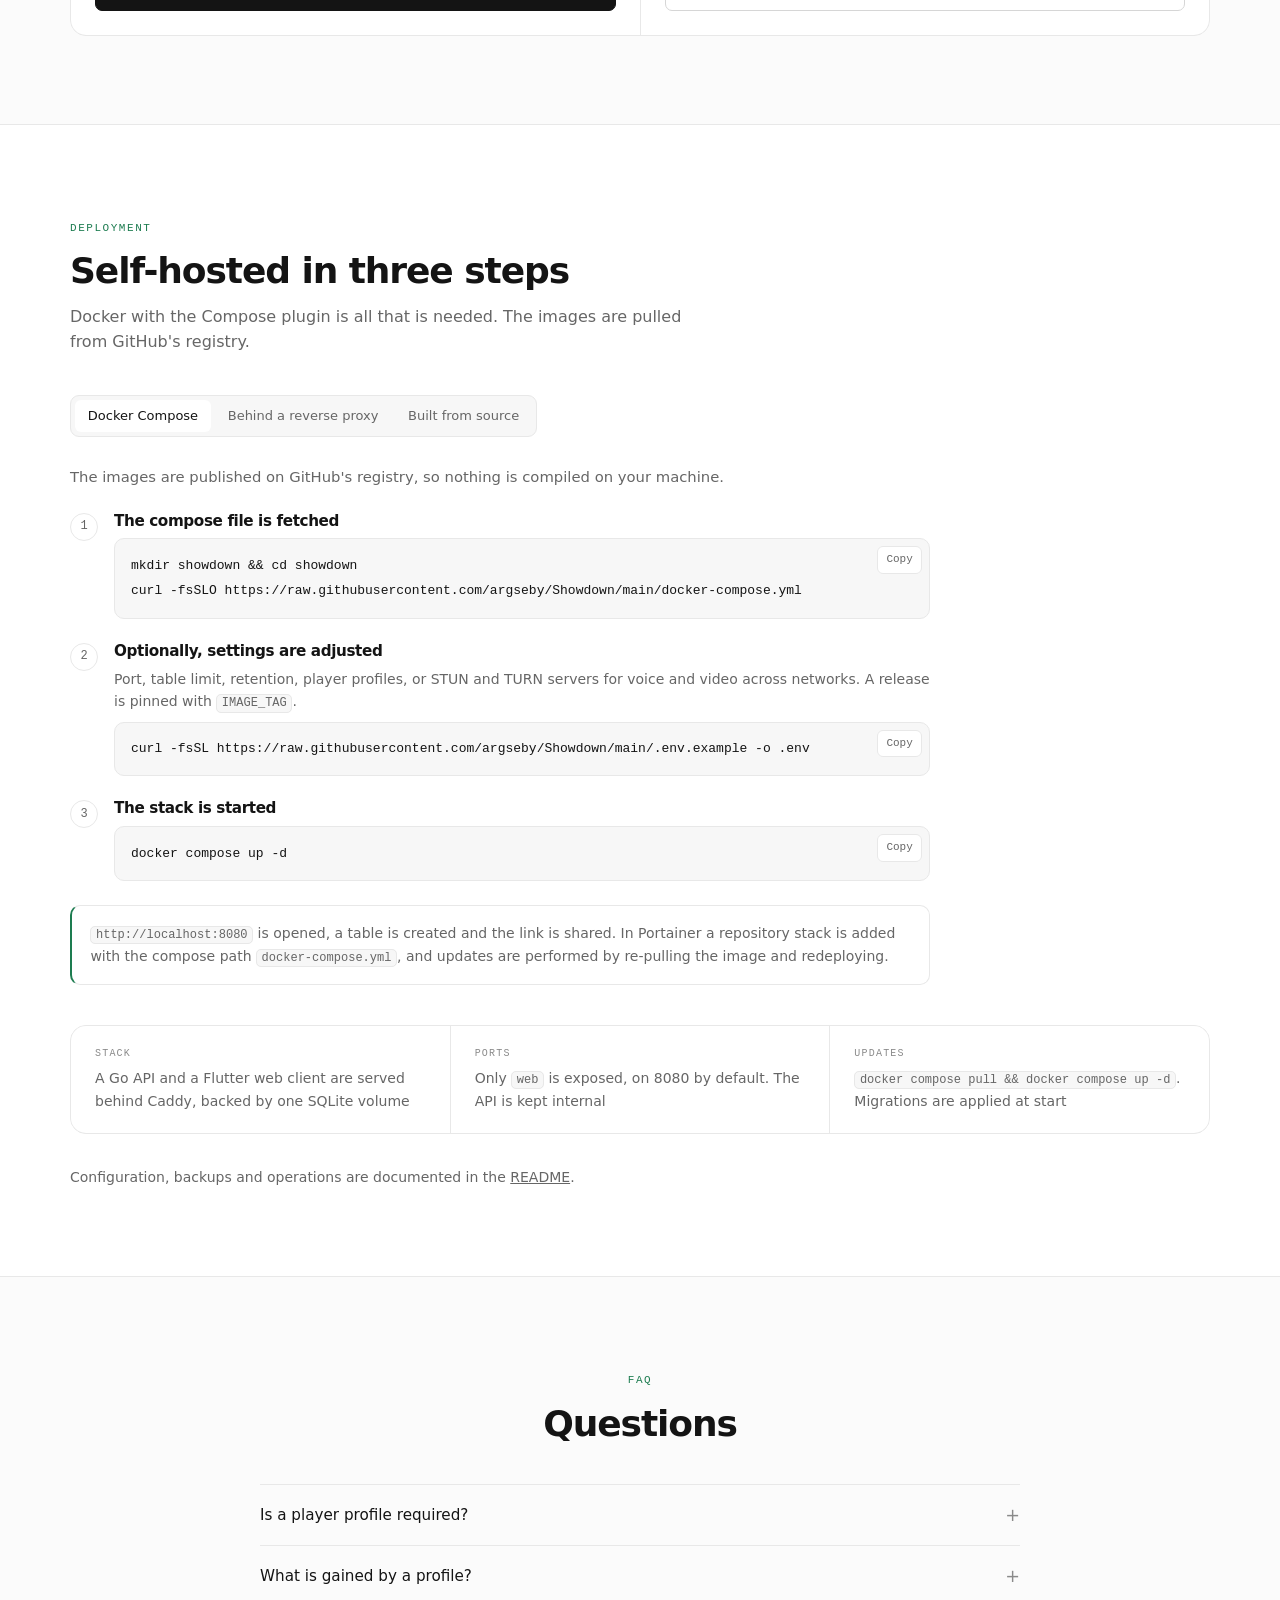
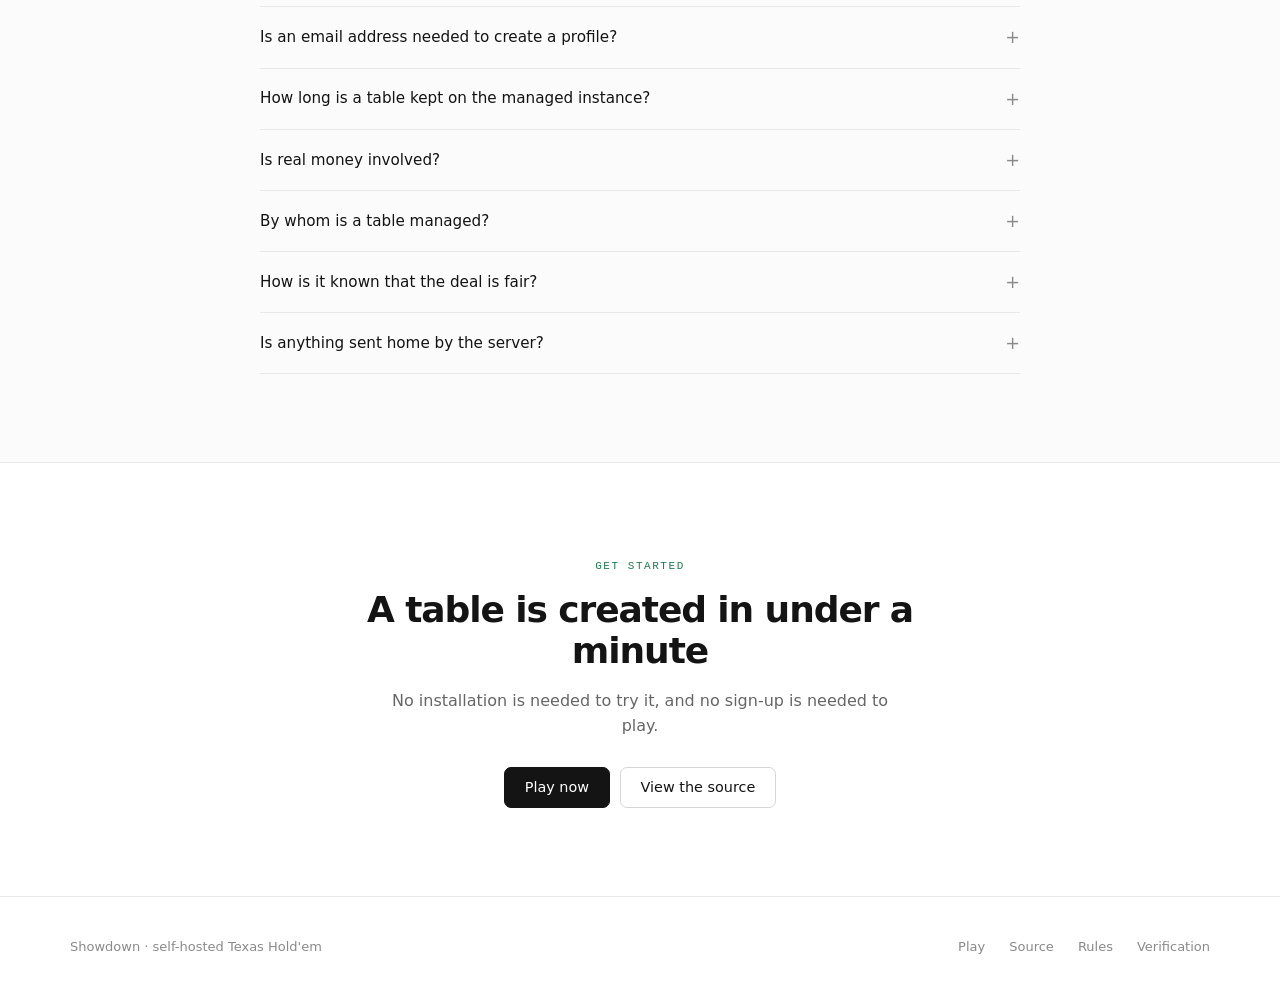
==== commit 4e07834b: "feat: update website" ====
--- a/website/index.html
+++ b/website/index.html
@@ -3,15 +3,15 @@
 <head>
   <meta charset="utf-8">
   <meta name="viewport" content="width=device-width, initial-scale=1">
-  <title>Showdown — self-hosted Texas Hold'em for private groups</title>
-  <meta name="description" content="Showdown is a self-hosted No-Limit Texas Hold'em table for friends. One docker compose up, no accounts, no external requests. Or play right away on the managed instance.">
+  <title>Showdown · Self-hosted Texas Hold'em for private groups</title>
+  <meta name="description" content="Showdown is a self-hosted No-Limit Texas Hold'em table for private groups. One docker compose up, no sign-up, no external requests. Player profiles are optional and guests are always admitted.">
   <meta name="color-scheme" content="dark light">
   <link rel="icon" href="favicon.svg" type="image/svg+xml">
   <link rel="alternate icon" href="favicon.png" type="image/png">
   <link rel="apple-touch-icon" href="icon-192.png">
-  <meta property="og:title" content="Showdown — self-hosted poker for private groups">
-  <meta property="og:description" content="No-Limit Texas Hold'em in the browser. Self-host with one command or play on the managed instance.">
-  <meta property="og:image" content="promo.png">
+  <meta property="og:title" content="Showdown · Self-hosted poker for private groups">
+  <meta property="og:description" content="No-Limit Texas Hold'em in the browser. Deployed with one command, or played on the managed instance. No sign-up is required.">
+  <meta property="og:image" content="promo-light.png">
   <link rel="stylesheet" href="styles.css">
 </head>
 <body>
@@ -19,21 +19,21 @@
 
   <header class="site-header">
     <div class="container header-inner">
-      <a class="brand" href="#">
-        <img src="logo.svg" alt="" width="72" height="28">
-        <span>Showdown</span>
+      <a class="brand" href="#" aria-label="Showdown">
+        <span class="brand-mark" aria-hidden="true"></span>
+        <span class="brand-name">Showdown</span>
       </a>
       <nav class="nav" aria-label="Main">
         <a href="#features">Features</a>
-        <a href="#verified">Verified</a>
-        <a href="#managed">Managed</a>
-        <a href="#self-host">Self-host</a>
+        <a href="#verified">Verification</a>
+        <a href="#profiles">Profiles</a>
+        <a href="#deploy">Deployment</a>
         <a href="https://github.com/argseby/Showdown" target="_blank" rel="noopener">GitHub</a>
       </nav>
       <div class="header-actions">
         <button class="btn btn-ghost btn-icon" id="theme-toggle" type="button" aria-label="Toggle theme" title="Toggle theme">
-          <svg class="icon-sun" xmlns="http://www.w3.org/2000/svg" width="18" height="18" viewBox="0 0 24 24" fill="none" stroke="currentColor" stroke-width="2" stroke-linecap="round" stroke-linejoin="round"><circle cx="12" cy="12" r="4"/><path d="M12 2v2"/><path d="M12 20v2"/><path d="m4.93 4.93 1.41 1.41"/><path d="m17.66 17.66 1.41 1.41"/><path d="M2 12h2"/><path d="M20 12h2"/><path d="m6.34 17.66-1.41 1.41"/><path d="m19.07 4.93-1.41 1.41"/></svg>
-          <svg class="icon-moon" xmlns="http://www.w3.org/2000/svg" width="18" height="18" viewBox="0 0 24 24" fill="none" stroke="currentColor" stroke-width="2" stroke-linecap="round" stroke-linejoin="round"><path d="M12 3a6 6 0 0 0 9 9 9 9 0 1 1-9-9Z"/></svg>
+          <svg class="icon-sun" xmlns="http://www.w3.org/2000/svg" width="17" height="17" viewBox="0 0 24 24" fill="none" stroke="currentColor" stroke-width="2" stroke-linecap="round" stroke-linejoin="round"><circle cx="12" cy="12" r="4"/><path d="M12 2v2"/><path d="M12 20v2"/><path d="m4.93 4.93 1.41 1.41"/><path d="m17.66 17.66 1.41 1.41"/><path d="M2 12h2"/><path d="M20 12h2"/><path d="m6.34 17.66-1.41 1.41"/><path d="m19.07 4.93-1.41 1.41"/></svg>
+          <svg class="icon-moon" xmlns="http://www.w3.org/2000/svg" width="17" height="17" viewBox="0 0 24 24" fill="none" stroke="currentColor" stroke-width="2" stroke-linecap="round" stroke-linejoin="round"><path d="M12 3a6 6 0 0 0 9 9 9 9 0 1 1-9-9Z"/></svg>
         </button>
         <a class="btn btn-primary" href="https://play.showdown.kiunke.dev" target="_blank" rel="noopener">Play now</a>
       </div>
@@ -44,95 +44,89 @@
     <!-- Hero -->
     <section class="hero">
       <div class="container">
-        <div class="badge badge-outline">Open source · No accounts · No tracking</div>
-        <h1>Texas Hold'em for your group.<br><span class="muted">On your server, or ours.</span></h1>
+        <span class="pill"><span class="dot"></span> Open source · Guest play · No tracking</span>
+        <h1>Texas Hold'em, dealt on your server.<br><span class="dim">Or on ours.</span></h1>
         <p class="lead">
-          Showdown is a No-Limit Hold'em table that runs in the browser. Create a table,
-          share the link, play. The whole thing is one <code>docker compose up</code>
-          and never talks to the outside world.
+          No-Limit Hold'em is played in the browser by your group. A table is created,
+          a link is shared, and the cards are dealt. The entire stack is started with a
+          single <code>docker compose up</code>, and no request is ever sent beyond it.
         </p>
         <div class="hero-actions">
           <a class="btn btn-primary btn-lg" href="https://play.showdown.kiunke.dev" target="_blank" rel="noopener">
-            Play on play.showdown.kiunke.dev
+            Open play.showdown.kiunke.dev
           </a>
-          <a class="btn btn-outline btn-lg" href="#self-host">Self-host in 3 steps</a>
+          <a class="btn btn-outline btn-lg" href="#deploy">Deploy it yourself</a>
         </div>
         <p class="hero-note">
-          The managed instance keeps a table and its link for <strong>one day</strong>.
-          Self-host if you want history that lasts.
+          On the managed instance a table and its link are kept for one day.
+          Self-hosting is recommended where a longer history is wanted.
         </p>
-        <figure class="screenshot">
-          <img src="promo.png" alt="A full Showdown table: eight players, community cards and the pot" width="1600" height="868" loading="eager">
-        </figure>
+        <figure class="screenshot" role="img" aria-label="A full Showdown table with eight players, community cards and the pot"></figure>
       </div>
     </section>
 
     <!-- Features -->
     <section id="features" class="section">
       <div class="container">
-        <div class="section-head">
-          <h2>What you get</h2>
-          <p>A complete cash-game table, nothing more, nothing less.</p>
-        </div>
-        <div class="grid grid-3">
-          <article class="card">
-            <div class="card-icon">
-              <svg xmlns="http://www.w3.org/2000/svg" width="20" height="20" viewBox="0 0 24 24" fill="none" stroke="currentColor" stroke-width="2" stroke-linecap="round" stroke-linejoin="round"><rect width="18" height="18" x="3" y="3" rx="2"/><path d="M8 12h8"/><path d="M12 8v8"/></svg>
-            </div>
-            <h3>Real No-Limit rules</h3>
-            <p>Side pots, short all-ins, min-raise logic and odd-chip splits done on the server. The client only renders.</p>
-          </article>
-          <article class="card">
-            <div class="card-icon">
-              <svg xmlns="http://www.w3.org/2000/svg" width="20" height="20" viewBox="0 0 24 24" fill="none" stroke="currentColor" stroke-width="2" stroke-linecap="round" stroke-linejoin="round"><path d="M16 21v-2a4 4 0 0 0-4-4H6a4 4 0 0 0-4 4v2"/><circle cx="9" cy="7" r="4"/><path d="M22 21v-2a4 4 0 0 0-3-3.87"/><path d="M16 3.13a4 4 0 0 1 0 7.75"/></svg>
-            </div>
-            <h3>Up to 10 seats, no sign-up</h3>
-            <p>Players open the link, pick a name and an avatar, and sit down. A refresh or dropped connection returns them to their seat.</p>
-          </article>
-          <article class="card">
-            <div class="card-icon">
-              <svg xmlns="http://www.w3.org/2000/svg" width="20" height="20" viewBox="0 0 24 24" fill="none" stroke="currentColor" stroke-width="2" stroke-linecap="round" stroke-linejoin="round"><path d="M12 2a3 3 0 0 0-3 3v7a3 3 0 0 0 6 0V5a3 3 0 0 0-3-3Z"/><path d="M19 10v2a7 7 0 0 1-14 0v-2"/><line x1="12" x2="12" y1="19" y2="22"/></svg>
-            </div>
-            <h3>Voice chat and video built in</h3>
-            <p>Browser-to-browser WebRTC, with an optional small camera tile per player. The server only relays the handshake and never carries audio or video.</p>
-          </article>
-          <article class="card">
-            <div class="card-icon">
-              <svg xmlns="http://www.w3.org/2000/svg" width="20" height="20" viewBox="0 0 24 24" fill="none" stroke="currentColor" stroke-width="2" stroke-linecap="round" stroke-linejoin="round"><path d="M20 7h-9"/><path d="M14 17H5"/><circle cx="17" cy="17" r="3"/><circle cx="7" cy="7" r="3"/></svg>
-            </div>
-            <h3>Host controls</h3>
-            <p>Whoever creates the table is the host: live settings, blind schedules, pause and end, kick, adjust chips, mute, chat moderation.</p>
-          </article>
-          <article class="card">
-            <div class="card-icon">
-              <svg xmlns="http://www.w3.org/2000/svg" width="20" height="20" viewBox="0 0 24 24" fill="none" stroke="currentColor" stroke-width="2" stroke-linecap="round" stroke-linejoin="round"><path d="M3 3v16a2 2 0 0 0 2 2h16"/><path d="m19 9-5 5-4-4-3 3"/></svg>
-            </div>
-            <h3>Log, replay, leaderboard</h3>
-            <p>Every hand is logged and can be replayed step by step. Each table keeps its own leaderboard and final standings.</p>
-          </article>
-          <article class="card">
-            <div class="card-icon">
-              <svg xmlns="http://www.w3.org/2000/svg" width="20" height="20" viewBox="0 0 24 24" fill="none" stroke="currentColor" stroke-width="2" stroke-linecap="round" stroke-linejoin="round"><rect width="18" height="11" x="3" y="11" rx="2" ry="2"/><path d="M7 11V7a5 5 0 0 1 10 0v4"/></svg>
-            </div>
-            <h3>Private by design</h3>
-            <p>Two containers, one SQLite file, zero external requests. The web client is a local WebAssembly build.</p>
-          </article>
-        </div>
-      </div>
-    </section>
-
-    <!-- Verification -->
+        <div class="section-head center">
+          <span class="eyebrow">What is included</span>
+          <h2>A complete cash game table</h2>
+          <p>Everything that is needed for an evening of poker is provided, and nothing beyond it.</p>
+        </div>
+
+        <div class="bento cols-3">
+          <article class="feature">
+            <svg xmlns="http://www.w3.org/2000/svg" width="19" height="19" viewBox="0 0 24 24" fill="none" stroke="currentColor" stroke-width="1.7" stroke-linecap="round" stroke-linejoin="round"><rect width="18" height="18" x="3" y="3" rx="2"/><path d="M8 12h8"/><path d="M12 8v8"/></svg>
+            <h3>Genuine No-Limit rules</h3>
+            <p>Side pots, short all-ins, minimum raise logic and odd chip splits are resolved on the server. Only the rendering is left to the client.</p>
+          </article>
+
+          <article class="feature">
+            <svg xmlns="http://www.w3.org/2000/svg" width="19" height="19" viewBox="0 0 24 24" fill="none" stroke="currentColor" stroke-width="1.7" stroke-linecap="round" stroke-linejoin="round"><path d="M16 21v-2a4 4 0 0 0-4-4H6a4 4 0 0 0-4 4v2"/><circle cx="9" cy="7" r="4"/><path d="M22 21v-2a4 4 0 0 0-3-3.87"/><path d="M16 3.13a4 4 0 0 1 0 7.75"/></svg>
+            <h3>Ten seats, no sign-up</h3>
+            <p>A link is opened, a name and an avatar are chosen, and a seat is taken. After a refresh or a dropped connection the same seat is restored.</p>
+          </article>
+
+          <article class="feature">
+            <svg xmlns="http://www.w3.org/2000/svg" width="19" height="19" viewBox="0 0 24 24" fill="none" stroke="currentColor" stroke-width="1.7" stroke-linecap="round" stroke-linejoin="round"><path d="M12 2a3 3 0 0 0-3 3v7a3 3 0 0 0 6 0V5a3 3 0 0 0-3-3Z"/><path d="M19 10v2a7 7 0 0 1-14 0v-2"/><line x1="12" x2="12" y1="19" y2="22"/></svg>
+            <h3>Voice and video included</h3>
+            <p>Audio and an optional camera tile are carried browser to browser over WebRTC. Only the handshake is relayed by the server, never the media itself.</p>
+          </article>
+
+          <article class="feature">
+            <svg xmlns="http://www.w3.org/2000/svg" width="19" height="19" viewBox="0 0 24 24" fill="none" stroke="currentColor" stroke-width="1.7" stroke-linecap="round" stroke-linejoin="round"><path d="M20 7h-9"/><path d="M14 17H5"/><circle cx="17" cy="17" r="3"/><circle cx="7" cy="7" r="3"/></svg>
+            <h3>Full host control</h3>
+            <p>The table is administered by the browser that created it. Settings, blind schedules, pauses, seat removals, chip adjustments and chat moderation are all covered.</p>
+          </article>
+
+          <article class="feature">
+            <svg xmlns="http://www.w3.org/2000/svg" width="19" height="19" viewBox="0 0 24 24" fill="none" stroke="currentColor" stroke-width="1.7" stroke-linecap="round" stroke-linejoin="round"><path d="M3 3v16a2 2 0 0 0 2 2h16"/><path d="m19 9-5 5-4-4-3 3"/></svg>
+            <h3>Hand log and replay</h3>
+            <p>Every hand is recorded and can be replayed step by step. A leaderboard and the final standings are kept for each table separately.</p>
+          </article>
+
+          <article class="feature">
+            <svg xmlns="http://www.w3.org/2000/svg" width="19" height="19" viewBox="0 0 24 24" fill="none" stroke="currentColor" stroke-width="1.7" stroke-linecap="round" stroke-linejoin="round"><rect width="18" height="11" x="3" y="11" rx="2" ry="2"/><path d="M7 11V7a5 5 0 0 1 10 0v4"/></svg>
+            <h3>Private by construction</h3>
+            <p>Two containers and one SQLite file are deployed. No external request is made, and the client is served from your own instance as a local WebAssembly build.</p>
+          </article>
+        </div>
+      </div>
+    </section>
+
+    <!-- Verification, compact -->
     <section id="verified" class="section section-alt">
       <div class="container">
-        <div class="section-head">
-          <h2>The rules, checked by machine</h2>
+        <div class="section-head center">
+          <span class="eyebrow">Verification</span>
+          <h2>The rules are checked by machine</h2>
           <p>
-            Card games run on trust in the maths. Showdown ships a verifier that plays
-            millions of hands against the real engine and counts every chip.
+            A verifier is shipped with every release. Millions of hands are played against
+            the live engine and every chip is counted.
           </p>
         </div>
 
-        <div class="grid grid-4 stats">
+        <div class="bento cols-4 stats">
           <div class="stat">
             <span class="stat-num">200,000</span>
             <span class="stat-key">tables played</span>
@@ -141,191 +135,280 @@
             <span class="stat-num">4,343,686</span>
             <span class="stat-key">hands dealt</span>
           </div>
-          <div class="stat stat-good">
+          <div class="stat stat-ok">
             <span class="stat-num">0</span>
             <span class="stat-key">rules broken in 207,338,793 checks</span>
           </div>
-          <div class="stat stat-good">
+          <div class="stat stat-ok">
             <span class="stat-num">0</span>
             <span class="stat-key">chips created or lost</span>
           </div>
         </div>
 
-        <div class="grid grid-3">
-          <article class="card">
-            <div class="card-icon">
-              <svg xmlns="http://www.w3.org/2000/svg" width="20" height="20" viewBox="0 0 24 24" fill="none" stroke="currentColor" stroke-width="2" stroke-linecap="round" stroke-linejoin="round"><path d="M10 3H6a2 2 0 0 0-2 2v14a2 2 0 0 0 2 2h12a2 2 0 0 0 2-2v-4"/><path d="M14 3h7v7"/><path d="m21 3-9 9"/></svg>
-            </div>
-            <h3>Every hand that exists</h3>
-            <p>All 2,598,960 distinct five-card hands are ranked and counted. The nine totals match the textbook frequencies exactly &mdash; not approximately.</p>
-            <table class="freq">
-              <thead><tr><th>Category</th><th>Counted</th><th>Expected</th></tr></thead>
+        <div class="bento cols-3">
+          <article class="proof">
+            <h3>Hand ranking</h3>
+            <p>
+              All 2,598,960 distinct five-card hands are ranked and counted. The nine
+              category totals are matched against the textbook frequencies exactly.
+            </p>
+            <details class="disclose">
+              <summary>All nine categories</summary>
+              <table class="mini">
+                <thead><tr><th>Category</th><th>Counted</th><th>Expected</th></tr></thead>
+                <tbody>
+                  <tr><td>Straight flush</td><td>40</td><td>40</td></tr>
+                  <tr><td>Four of a kind</td><td>624</td><td>624</td></tr>
+                  <tr><td>Full house</td><td>3,744</td><td>3,744</td></tr>
+                  <tr><td>Flush</td><td>5,108</td><td>5,108</td></tr>
+                  <tr><td>Straight</td><td>10,200</td><td>10,200</td></tr>
+                  <tr><td>Three of a kind</td><td>54,912</td><td>54,912</td></tr>
+                  <tr><td>Two pair</td><td>123,552</td><td>123,552</td></tr>
+                  <tr><td>One pair</td><td>1,098,240</td><td>1,098,240</td></tr>
+                  <tr><td>High card</td><td>1,302,540</td><td>1,302,540</td></tr>
+                </tbody>
+              </table>
+            </details>
+          </article>
+
+          <article class="proof">
+            <h3>Shuffle</h3>
+            <p>
+              Cards are shuffled by Fisher and Yates from the cryptographic random source
+              of the operating system, by the same code the live server deals with. A
+              sample of 2,000,000 hands is tested against the theoretical distribution.
+            </p>
+            <table class="mini">
+              <thead><tr><th>Test</th><th>&chi;&sup2;</th><th>p</th></tr></thead>
               <tbody>
-                <tr><td>Straight flush</td><td>40</td><td>40</td></tr>
-                <tr><td>Four of a kind</td><td>624</td><td>624</td></tr>
-                <tr><td>Full house</td><td>3,744</td><td>3,744</td></tr>
-                <tr><td>Flush</td><td>5,108</td><td>5,108</td></tr>
-                <tr><td>Straight</td><td>10,200</td><td>10,200</td></tr>
-                <tr><td>Three of a kind</td><td>54,912</td><td>54,912</td></tr>
-                <tr><td>Two pair</td><td>123,552</td><td>123,552</td></tr>
-                <tr><td>One pair</td><td>1,098,240</td><td>1,098,240</td></tr>
-                <tr><td>High card</td><td>1,302,540</td><td>1,302,540</td></tr>
+                <tr><td>Categories <span class="muted">(8 df)</span></td><td>8.79</td><td>0.360</td></tr>
+                <tr><td>Positions <span class="muted">(51 df)</span></td><td>58.57</td><td>0.218</td></tr>
               </tbody>
             </table>
-          </article>
-
-          <article class="card">
-            <div class="card-icon">
-              <svg xmlns="http://www.w3.org/2000/svg" width="20" height="20" viewBox="0 0 24 24" fill="none" stroke="currentColor" stroke-width="2" stroke-linecap="round" stroke-linejoin="round"><rect width="18" height="18" x="3" y="3" rx="2"/><path d="M7 7h.01"/><path d="M12 12h.01"/><path d="M17 17h.01"/><path d="M17 7h.01"/><path d="M7 17h.01"/></svg>
-            </div>
-            <h3>An honest shuffle</h3>
-            <p>
-              Cards are shuffled with Fisher&ndash;Yates driven by the operating system's
-              cryptographic random source &mdash; the same code the live server deals with.
-              A sample of 2,000,000 hands is tested against the theoretical
-              distribution.
-            </p>
-            <table class="freq">
-              <thead><tr><th>Test</th><th>&chi;&sup2;</th><th>p</th></tr></thead>
-              <tbody>
-                <tr><td>Hand categories <span class="muted">(8 df)</span></td><td>8.79</td><td>0.360</td></tr>
-                <tr><td>Card positions <span class="muted">(51 df)</span></td><td>58.57</td><td>0.218</td></tr>
-              </tbody>
-            </table>
-            <p class="card-note">
-              A p-value far above 0 means the deal is indistinguishable from a perfectly
-              uniform shuffle. The second test looks for any of the 52 cards turning up
-              more often than it should.
-            </p>
-          </article>
-
-          <article class="card">
-            <div class="card-icon">
-              <svg xmlns="http://www.w3.org/2000/svg" width="20" height="20" viewBox="0 0 24 24" fill="none" stroke="currentColor" stroke-width="2" stroke-linecap="round" stroke-linejoin="round"><path d="M20 6 9 17l-5-5"/></svg>
-            </div>
+            <details class="disclose">
+              <summary>How it is read</summary>
+              <p>
+                A p value far above zero means the deal cannot be distinguished from a
+                perfectly uniform shuffle. In the second test each of the 52 cards is
+                watched for appearing more often than it should.
+              </p>
+            </details>
+          </article>
+
+          <article class="proof">
             <h3>Checked after every event</h3>
-            <p>Random play with all-ins, side pots, time-outs, re-buys, straddles and a moving button. After every single event the verifier re-checks:</p>
-            <ul class="checklist">
-              <li><span class="check">&check;</span> chips in play never change during a hand</li>
-              <li><span class="check">&check;</span> buy-ins minus cash-outs equal the chips on the table</li>
-              <li><span class="check">&check;</span> no card is ever dealt twice</li>
-              <li><span class="check">&check;</span> blinds and button sit where the rules say</li>
-              <li><span class="check">&check;</span> only the player on turn can act</li>
-              <li><span class="check">&check;</span> the offered fold/call/raise range is the legal one</li>
-              <li><span class="check">&check;</span> illegal bets are refused and move no chips</li>
-              <li><span class="check">&check;</span> main and side pots match a second calculation</li>
-              <li><span class="check">&check;</span> every pot goes to the best eligible hand</li>
-              <li><span class="check">&check;</span> split pots are equal and odd chips go clockwise from the button</li>
-              <li><span class="check">&check;</span> each hand's winnings and losses cancel out exactly</li>
+            <p>
+              Random play is generated with all-ins, side pots, time-outs, rebuys,
+              straddles and a moving button. After each single event eleven invariants
+              are re-checked.
+            </p>
+            <ul class="checks">
+              <li><span class="mark ok" aria-hidden="true"><svg viewBox="0 0 16 16" fill="none" stroke="currentColor" stroke-width="2.4" stroke-linecap="round" stroke-linejoin="round"><path d="M3.2 8.4 6.4 11.6 12.8 4.8"/></svg></span> Chips in play are never changed during a hand</li>
+              <li><span class="mark ok" aria-hidden="true"><svg viewBox="0 0 16 16" fill="none" stroke="currentColor" stroke-width="2.4" stroke-linecap="round" stroke-linejoin="round"><path d="M3.2 8.4 6.4 11.6 12.8 4.8"/></svg></span> No card is ever dealt twice</li>
+              <li><span class="mark ok" aria-hidden="true"><svg viewBox="0 0 16 16" fill="none" stroke="currentColor" stroke-width="2.4" stroke-linecap="round" stroke-linejoin="round"><path d="M3.2 8.4 6.4 11.6 12.8 4.8"/></svg></span> Every pot is awarded to the best eligible hand</li>
             </ul>
-          </article>
-        </div>
-
-        <div class="grid grid-3 kv">
-          <div class="kv-item">
-            <span class="kv-key">Chips onto the tables</span>
-            <span class="kv-val">263,517,431,591 bought in and adjusted</span>
-          </div>
-          <div class="kv-item">
-            <span class="kv-key">Chips off the tables</span>
-            <span class="kv-val">106,101,379,502 cashed out, 157,416,052,089 left in stacks</span>
-          </div>
-          <div class="kv-item">
-            <span class="kv-key">Difference</span>
-            <span class="kv-val"><strong>Exactly zero</strong>, across 1.2 trillion chips wagered</span>
-          </div>
-        </div>
-
-        <div class="reproduce">
-          <h3>Don't take our word for it</h3>
-          <p class="muted">
-            The verifier is in the repository. Clone it and run the whole thing yourself
-            &mdash; the short run takes about ten seconds.
-          </p>
+            <details class="disclose">
+              <summary>The other eight</summary>
+              <ul class="checks">
+                <li><span class="mark ok" aria-hidden="true"><svg viewBox="0 0 16 16" fill="none" stroke="currentColor" stroke-width="2.4" stroke-linecap="round" stroke-linejoin="round"><path d="M3.2 8.4 6.4 11.6 12.8 4.8"/></svg></span> Buy-ins minus cash-outs equal the chips on the table</li>
+                <li><span class="mark ok" aria-hidden="true"><svg viewBox="0 0 16 16" fill="none" stroke="currentColor" stroke-width="2.4" stroke-linecap="round" stroke-linejoin="round"><path d="M3.2 8.4 6.4 11.6 12.8 4.8"/></svg></span> Blinds and button are seated where the rules require</li>
+                <li><span class="mark ok" aria-hidden="true"><svg viewBox="0 0 16 16" fill="none" stroke="currentColor" stroke-width="2.4" stroke-linecap="round" stroke-linejoin="round"><path d="M3.2 8.4 6.4 11.6 12.8 4.8"/></svg></span> Only the player on turn is allowed to act</li>
+                <li><span class="mark ok" aria-hidden="true"><svg viewBox="0 0 16 16" fill="none" stroke="currentColor" stroke-width="2.4" stroke-linecap="round" stroke-linejoin="round"><path d="M3.2 8.4 6.4 11.6 12.8 4.8"/></svg></span> The offered fold, call and raise range is the legal one</li>
+                <li><span class="mark ok" aria-hidden="true"><svg viewBox="0 0 16 16" fill="none" stroke="currentColor" stroke-width="2.4" stroke-linecap="round" stroke-linejoin="round"><path d="M3.2 8.4 6.4 11.6 12.8 4.8"/></svg></span> Illegal bets are refused and no chips are moved</li>
+                <li><span class="mark ok" aria-hidden="true"><svg viewBox="0 0 16 16" fill="none" stroke="currentColor" stroke-width="2.4" stroke-linecap="round" stroke-linejoin="round"><path d="M3.2 8.4 6.4 11.6 12.8 4.8"/></svg></span> Main and side pots are matched by a second calculation</li>
+                <li><span class="mark ok" aria-hidden="true"><svg viewBox="0 0 16 16" fill="none" stroke="currentColor" stroke-width="2.4" stroke-linecap="round" stroke-linejoin="round"><path d="M3.2 8.4 6.4 11.6 12.8 4.8"/></svg></span> Split pots are equal and odd chips are passed clockwise from the button</li>
+                <li><span class="mark ok" aria-hidden="true"><svg viewBox="0 0 16 16" fill="none" stroke="currentColor" stroke-width="2.4" stroke-linecap="round" stroke-linejoin="round"><path d="M3.2 8.4 6.4 11.6 12.8 4.8"/></svg></span> Winnings and losses of each hand are cancelled out exactly</li>
+              </ul>
+            </details>
+          </article>
+        </div>
+
+        <div class="proof-foot">
           <div class="code" data-copy>
             <pre><code>git clone https://github.com/argseby/Showdown.git
 cd Showdown &amp;&amp; make simulate</code></pre>
             <button class="copy" type="button" aria-label="Copy to clipboard">Copy</button>
           </div>
-          <p class="callout">
-            <strong>What this does and does not show.</strong> The hand ranking is checked
-            exhaustively &mdash; there is no five-card hand it has not seen. The rules and the
-            chip arithmetic are checked over millions of random hands, which is evidence, not
-            a proof. And none of it says anything about whether the person running a server is
-            looking at the cards. That is why Showdown is built to be self-hosted: run it
-            yourself and the deal is in your hands.
+          <div class="links">
+            <a href="verification.json">Raw report (JSON)</a>
+            <a href="https://github.com/argseby/Showdown/tree/main/backend/cmd/simulate" target="_blank" rel="noopener">Verifier source</a>
+            <a href="https://github.com/argseby/Showdown/blob/main/docs/rules.md" target="_blank" rel="noopener">Rules</a>
+          </div>
+        </div>
+
+        <p class="callout">
+          <strong>What is shown and what is not.</strong> The hand ranking is checked
+          exhaustively, so no five-card hand has been left unseen. The rules and the chip
+          arithmetic are checked over millions of random hands, which is evidence rather
+          than a proof. Nothing at all is said about whether the cards are being looked at
+          by whoever runs a server. For that reason Showdown is built to be self-hosted:
+          once it is run by you, the deal is held in your own hands.
+          <span class="muted">Recorded run of 6 September 2026 over 1.2 trillion chips wagered, with a difference of exactly zero.</span>
+        </p>
+      </div>
+    </section>
+
+    <!-- Player profiles -->
+    <section id="profiles" class="section">
+      <div class="container">
+        <div class="section-head center">
+          <span class="eyebrow">Player profiles</span>
+          <h2>Profiles are offered, never required</h2>
+          <p>
+            Profiles are switched off by default. Where they have been enabled by an
+            operator, they remain optional for every player at every table: a seat is
+            taken as a guest with nothing more than a display name.
           </p>
         </div>
 
-        <p class="more">
-          Recorded run of 6 September 2026 &middot;
-          <a href="verification.json">raw report (JSON)</a> &middot;
-          <a href="https://github.com/argseby/Showdown/tree/main/backend/cmd/simulate" target="_blank" rel="noopener">verifier source</a> &middot;
-          <a href="https://github.com/argseby/Showdown/blob/main/docs/rules.md" target="_blank" rel="noopener">the rules it checks</a>
-        </p>
-      </div>
-    </section>
-
-    <!-- Managed vs self-hosted -->
-    <section id="managed" class="section section-alt">
+        <div class="bento cols-3">
+          <article class="feature">
+            <svg xmlns="http://www.w3.org/2000/svg" width="19" height="19" viewBox="0 0 24 24" fill="none" stroke="currentColor" stroke-width="1.7" stroke-linecap="round" stroke-linejoin="round"><path d="M12 3v18"/><rect width="18" height="12" x="3" y="6" rx="6"/><circle cx="9" cy="12" r="2"/></svg>
+            <h3>Switched off by default</h3>
+            <p>
+              The feature is governed by one setting, <code>ACCOUNTS=true</code>. While the
+              default is kept, no sign-in is presented anywhere in the application and
+              every table is played as a guest.
+            </p>
+          </article>
+
+          <article class="feature">
+            <svg xmlns="http://www.w3.org/2000/svg" width="19" height="19" viewBox="0 0 24 24" fill="none" stroke="currentColor" stroke-width="1.7" stroke-linecap="round" stroke-linejoin="round"><path d="M18 21a8 8 0 0 0-12 0"/><circle cx="12" cy="11" r="4"/><rect width="18" height="18" x="3" y="3" rx="2"/></svg>
+            <h3>Guest play is never withdrawn</h3>
+            <p>
+              Where profiles are enabled, <em>Play as guest</em> is offered beside every
+              sign-in. Seats, voice, video, chat, hand history and the table leaderboard
+              are given to guests in full. Nothing at the table is reserved for signed-in
+              players.
+            </p>
+          </article>
+
+          <article class="feature">
+            <svg xmlns="http://www.w3.org/2000/svg" width="19" height="19" viewBox="0 0 24 24" fill="none" stroke="currentColor" stroke-width="1.7" stroke-linecap="round" stroke-linejoin="round"><rect width="18" height="11" x="3" y="11" rx="2"/><path d="M7 11V7a5 5 0 0 1 9.9-1"/></svg>
+            <h3>No mail, no third party</h3>
+            <p>
+              A profile is created from a name and a password. No address is requested,
+              nothing is confirmed and no message is ever sent. One recovery code is
+              displayed at sign-up and is the only route back in should the password be
+              forgotten.
+            </p>
+          </article>
+
+          <article class="feature">
+            <svg xmlns="http://www.w3.org/2000/svg" width="19" height="19" viewBox="0 0 24 24" fill="none" stroke="currentColor" stroke-width="1.7" stroke-linecap="round" stroke-linejoin="round"><path d="M8 21h8"/><path d="M12 17v4"/><path d="M7 4h10v5a5 5 0 0 1-10 0Z"/><path d="M17 5h3v2a3 3 0 0 1-3 3"/><path d="M7 5H4v2a3 3 0 0 0 3 3"/></svg>
+            <h3>What is recorded</h3>
+            <p>
+              Hands played, winnings, the best hands made and the milestones reached are
+              kept, and a seat is marked with the profile so it is recognised across
+              tables. Nothing beyond that is collected.
+            </p>
+          </article>
+
+          <article class="feature">
+            <svg xmlns="http://www.w3.org/2000/svg" width="19" height="19" viewBox="0 0 24 24" fill="none" stroke="currentColor" stroke-width="1.7" stroke-linecap="round" stroke-linejoin="round"><path d="M2 12s3.5-7 10-7 10 7 10 7-3.5 7-10 7-10-7-10-7Z"/><circle cx="12" cy="12" r="3"/></svg>
+            <h3>Private until it is shared</h3>
+            <p>
+              Profile, winnings, best hands, awards and activity are held privately and are
+              released one by one, to friends alone or to everyone. Anything that has been
+              made public can be made private again at any moment.
+            </p>
+          </article>
+
+          <article class="feature">
+            <svg xmlns="http://www.w3.org/2000/svg" width="19" height="19" viewBox="0 0 24 24" fill="none" stroke="currentColor" stroke-width="1.7" stroke-linecap="round" stroke-linejoin="round"><path d="M16 21v-2a4 4 0 0 0-4-4H6a4 4 0 0 0-4 4v2"/><circle cx="9" cy="7" r="4"/><path d="M19 8v6"/><path d="M22 11h-6"/></svg>
+            <h3>Friends, only on request</h3>
+            <p>
+              A player is found by name or from their seat, and a friend's table is joined
+              through its free seats. Invitations are delivered anywhere in the app and may
+              be declined quietly or blocked for good.
+            </p>
+          </article>
+        </div>
+
+        <div class="bento cols-2 stacked">
+          <div class="proof roomy">
+            <h3>How it is turned on</h3>
+            <p>One line is added to <code>.env</code> and the stack is restarted. Nothing else is required, and guests are unaffected.</p>
+            <div class="code" data-copy>
+              <pre><code>echo "ACCOUNTS=true" &gt;&gt; .env
+docker compose up -d</code></pre>
+              <button class="copy" type="button" aria-label="Copy to clipboard">Copy</button>
+            </div>
+          </div>
+          <div class="proof roomy">
+            <h3>What is not affected</h3>
+            <ul class="list">
+              <li><span class="mark ok" aria-hidden="true"><svg viewBox="0 0 16 16" fill="none" stroke="currentColor" stroke-width="2.4" stroke-linecap="round" stroke-linejoin="round"><path d="M3.2 8.4 6.4 11.6 12.8 4.8"/></svg></span> Tables are still created and hosted without any profile</li>
+              <li><span class="mark ok" aria-hidden="true"><svg viewBox="0 0 16 16" fill="none" stroke="currentColor" stroke-width="2.4" stroke-linecap="round" stroke-linejoin="round"><path d="M3.2 8.4 6.4 11.6 12.8 4.8"/></svg></span> Display names are still chosen per table and are not treated as identities</li>
+              <li><span class="mark ok" aria-hidden="true"><svg viewBox="0 0 16 16" fill="none" stroke="currentColor" stroke-width="2.4" stroke-linecap="round" stroke-linejoin="round"><path d="M3.2 8.4 6.4 11.6 12.8 4.8"/></svg></span> No instance-wide leaderboard is kept, only one per table</li>
+              <li><span class="mark warn" aria-hidden="true"><svg viewBox="0 0 16 16" fill="none" stroke="currentColor" stroke-width="2.4" stroke-linecap="round"><path d="M8 3.4v5"/><path d="M8 12.2h.01"/></svg></span> On the managed instance profiles are left switched off, so every table there is played as a guest</li>
+            </ul>
+          </div>
+        </div>
+      </div>
+    </section>
+
+    <!-- Managed or self-hosted -->
+    <section class="section section-alt">
+      <div class="container">
+        <div class="section-head center">
+          <span class="eyebrow">Two ways to play</span>
+          <h2>Tried in a minute, or run for good</h2>
+        </div>
+        <div class="bento cols-2">
+          <article class="proof roomy">
+            <div class="card-head">
+              <h3>Managed</h3>
+              <span class="tag">play.showdown.kiunke.dev</span>
+            </div>
+            <p>The site is opened, a table is created and its link is shared. Nothing is installed and no profile is needed.</p>
+            <ul class="list">
+              <li><span class="mark ok" aria-hidden="true"><svg viewBox="0 0 16 16" fill="none" stroke="currentColor" stroke-width="2.4" stroke-linecap="round" stroke-linejoin="round"><path d="M3.2 8.4 6.4 11.6 12.8 4.8"/></svg></span> Available immediately</li>
+              <li><span class="mark ok" aria-hidden="true"><svg viewBox="0 0 16 16" fill="none" stroke="currentColor" stroke-width="2.4" stroke-linecap="round" stroke-linejoin="round"><path d="M3.2 8.4 6.4 11.6 12.8 4.8"/></svg></span> Served over HTTPS, so voice and video are permitted</li>
+              <li><span class="mark warn" aria-hidden="true"><svg viewBox="0 0 16 16" fill="none" stroke="currentColor" stroke-width="2.4" stroke-linecap="round"><path d="M8 3.4v5"/><path d="M8 12.2h.01"/></svg></span> Tables and their links are kept for one day and are then removed with their history</li>
+              <li><span class="mark warn" aria-hidden="true"><svg viewBox="0 0 16 16" fill="none" stroke="currentColor" stroke-width="2.4" stroke-linecap="round"><path d="M8 3.4v5"/><path d="M8 12.2h.01"/></svg></span> Capacity is shared and the number of open tables is limited</li>
+            </ul>
+            <a class="btn btn-primary" href="https://play.showdown.kiunke.dev" target="_blank" rel="noopener">Open the managed instance</a>
+          </article>
+          <article class="proof roomy">
+            <div class="card-head">
+              <h3>Self-hosted</h3>
+              <span class="tag">Docker Compose</span>
+            </div>
+            <p>The same stack is run on your own machine or server, and your data is kept with you.</p>
+            <ul class="list">
+              <li><span class="mark ok" aria-hidden="true"><svg viewBox="0 0 16 16" fill="none" stroke="currentColor" stroke-width="2.4" stroke-linecap="round" stroke-linejoin="round"><path d="M3.2 8.4 6.4 11.6 12.8 4.8"/></svg></span> Tables, hands and chat are retained as long as you wish, 90 days by default</li>
+              <li><span class="mark ok" aria-hidden="true"><svg viewBox="0 0 16 16" fill="none" stroke="currentColor" stroke-width="2.4" stroke-linecap="round" stroke-linejoin="round"><path d="M3.2 8.4 6.4 11.6 12.8 4.8"/></svg></span> Your own domain, limits and optional player profiles</li>
+              <li><span class="mark ok" aria-hidden="true"><svg viewBox="0 0 16 16" fill="none" stroke="currentColor" stroke-width="2.4" stroke-linecap="round" stroke-linejoin="round"><path d="M3.2 8.4 6.4 11.6 12.8 4.8"/></svg></span> Supported on a home server, a VPS, Portainer or Dokploy</li>
+              <li><span class="mark warn" aria-hidden="true"><svg viewBox="0 0 16 16" fill="none" stroke="currentColor" stroke-width="2.4" stroke-linecap="round"><path d="M8 3.4v5"/><path d="M8 12.2h.01"/></svg></span> Docker is required, and HTTPS is required for voice and video</li>
+            </ul>
+            <a class="btn btn-outline" href="#deploy">See the steps</a>
+          </article>
+        </div>
+      </div>
+    </section>
+
+    <!-- Deployment -->
+    <section id="deploy" class="section">
       <div class="container">
         <div class="section-head">
-          <h2>Two ways to play</h2>
-          <p>Try it in a minute, or run it for good.</p>
-        </div>
-        <div class="grid grid-2">
-          <article class="card card-highlight">
-            <div class="card-header">
-              <h3>Managed</h3>
-              <span class="badge">play.showdown.kiunke.dev</span>
-            </div>
-            <p>Open the site, create a table and share the link. Nothing to install and no account.</p>
-            <ul class="list">
-              <li><span class="check">✓</span> Ready right now</li>
-              <li><span class="check">✓</span> HTTPS, so voice chat works</li>
-              <li><span class="warn">!</span> Tables and their links are kept for <strong>one day</strong>, then removed together with their history</li>
-              <li><span class="warn">!</span> Shared capacity and a limit on open tables</li>
-            </ul>
-            <a class="btn btn-primary" href="https://play.showdown.kiunke.dev" target="_blank" rel="noopener">Open the managed instance</a>
-          </article>
-          <article class="card">
-            <div class="card-header">
-              <h3>Self-hosted</h3>
-              <span class="badge badge-outline">Docker Compose</span>
-            </div>
-            <p>Run the same stack on your own machine or server. Your data stays with you.</p>
-            <ul class="list">
-              <li><span class="check">✓</span> Tables, hands and chat kept as long as you like (90 days by default)</li>
-              <li><span class="check">✓</span> Your own domain and limits</li>
-              <li><span class="check">✓</span> Works on a home server, a VPS, Portainer or Dokploy</li>
-              <li><span class="warn">!</span> Needs Docker and, for voice chat, HTTPS</li>
-            </ul>
-            <a class="btn btn-outline" href="#self-host">Show me how</a>
-          </article>
-        </div>
-      </div>
-    </section>
-
-    <!-- Self-host -->
-    <section id="self-host" class="section">
-      <div class="container">
-        <div class="section-head">
-          <h2>Self-host in three steps</h2>
-          <p>All you need is Docker with the Compose plugin. The images come from GitHub's registry.</p>
+          <span class="eyebrow">Deployment</span>
+          <h2>Self-hosted in three steps</h2>
+          <p>Docker with the Compose plugin is all that is needed. The images are pulled from GitHub's registry.</p>
         </div>
 
         <div class="tabs" data-tabs>
           <div class="tabs-list" role="tablist" aria-label="Installation method">
             <button class="tab" role="tab" type="button" aria-selected="true" aria-controls="tab-compose" id="tab-compose-btn">Docker Compose</button>
             <button class="tab" role="tab" type="button" aria-selected="false" aria-controls="tab-proxy" id="tab-proxy-btn" tabindex="-1">Behind a reverse proxy</button>
-            <button class="tab" role="tab" type="button" aria-selected="false" aria-controls="tab-source" id="tab-source-btn" tabindex="-1">Build from source</button>
+            <button class="tab" role="tab" type="button" aria-selected="false" aria-controls="tab-source" id="tab-source-btn" tabindex="-1">Built from source</button>
           </div>
 
           <div class="tab-panel" role="tabpanel" id="tab-compose" aria-labelledby="tab-compose-btn">
-            <p>The images are published on GitHub's registry; nothing is compiled on your machine.</p>
+            <p>The images are published on GitHub's registry, so nothing is compiled on your machine.</p>
             <ol class="steps">
               <li>
-                <h4>Get the compose file</h4>
+                <h4>The compose file is fetched</h4>
                 <div class="code" data-copy>
                   <pre><code>mkdir showdown &amp;&amp; cd showdown
 curl -fsSLO https://raw.githubusercontent.com/argseby/Showdown/main/docker-compose.yml</code></pre>
@@ -333,30 +416,35 @@
                 </div>
               </li>
               <li>
-                <h4>Optional: settings</h4>
-                <p class="muted">Port, table limit, retention, STUN/TURN servers for voice and video across networks, or <code>IMAGE_TAG</code> to pin a release.</p>
+                <h4>Optionally, settings are adjusted</h4>
+                <p>Port, table limit, retention, player profiles, or STUN and TURN servers for voice and video across networks. A release is pinned with <code>IMAGE_TAG</code>.</p>
                 <div class="code" data-copy>
                   <pre><code>curl -fsSL https://raw.githubusercontent.com/argseby/Showdown/main/.env.example -o .env</code></pre>
                   <button class="copy" type="button" aria-label="Copy to clipboard">Copy</button>
                 </div>
               </li>
               <li>
-                <h4>Start</h4>
+                <h4>The stack is started</h4>
                 <div class="code" data-copy>
                   <pre><code>docker compose up -d</code></pre>
                   <button class="copy" type="button" aria-label="Copy to clipboard">Copy</button>
                 </div>
               </li>
             </ol>
-            <p class="callout">Open <code>http://localhost:8080</code>, create a table and share the link. Done. In Portainer: add a repository stack with compose path <code>docker-compose.yml</code>; updates are "re-pull image and redeploy".</p>
+            <p class="callout">
+              <code>http://localhost:8080</code> is opened, a table is created and the link is
+              shared. In Portainer a repository stack is added with the compose path
+              <code>docker-compose.yml</code>, and updates are performed by re-pulling the
+              image and redeploying.
+            </p>
           </div>
 
           <div class="tab-panel" role="tabpanel" id="tab-proxy" aria-labelledby="tab-proxy-btn" hidden>
-            <p>Already running Traefik, nginx, Caddy or Dokploy? Point it at the <code>web</code> container on port 80 and let it terminate TLS. WebSockets on <code>/ws/*</code> must be forwarded.</p>
+            <p>Where Traefik, nginx, Caddy or Dokploy is already in use, it is pointed at the <code>web</code> container on port 80 and TLS is terminated there. WebSockets on <code>/ws/*</code> must be forwarded.</p>
             <ol class="steps">
               <li>
-                <h4>Join your proxy network instead of publishing a port</h4>
-                <p class="muted">Also download <code>deploy/docker-compose.proxy.yml</code> from the repository next to the compose file.</p>
+                <h4>Your proxy network is joined instead of a port being published</h4>
+                <p><code>deploy/docker-compose.proxy.yml</code> is downloaded from the repository next to the compose file.</p>
                 <div class="code" data-copy>
                   <pre><code>cat &gt;&gt; .env &lt;&lt;'EOF'
 PROXY_NETWORK=proxy-network
@@ -367,8 +455,8 @@
                 </div>
               </li>
               <li>
-                <h4>Or let Caddy handle HTTPS on its own</h4>
-                <p class="muted">If nothing sits in front of the stack and ports 80/443 are reachable from the internet (needs <code>deploy/docker-compose.tls.yml</code>).</p>
+                <h4>Or HTTPS is handled by Caddy alone</h4>
+                <p>Where nothing is placed in front of the stack and ports 80 and 443 are reachable from the internet, <code>deploy/docker-compose.tls.yml</code> is used.</p>
                 <div class="code" data-copy>
                   <pre><code>echo "SITE_ADDRESS=poker.example.com" &gt;&gt; .env
 docker compose -f docker-compose.yml -f deploy/docker-compose.tls.yml up -d</code></pre>
@@ -376,14 +464,14 @@
                 </div>
               </li>
             </ol>
-            <p class="callout">Browsers only grant the microphone on HTTPS, so voice chat needs one of these two setups.</p>
+            <p class="callout">The microphone is granted by browsers on HTTPS only, so one of these two arrangements is required for voice chat.</p>
           </div>
 
           <div class="tab-panel" role="tabpanel" id="tab-source" aria-labelledby="tab-source-btn" hidden>
-            <p>For development or a fork. The web image compiles the Flutter client: a few minutes and about 2 GB of disk.</p>
+            <p>Intended for development or a fork. The Flutter client is compiled by the web image, for which a few minutes and about 2 GB of disk are needed.</p>
             <ol class="steps">
               <li>
-                <h4>Clone the repository</h4>
+                <h4>The repository is cloned</h4>
                 <div class="code" data-copy>
                   <pre><code>git clone https://github.com/argseby/Showdown.git
 cd Showdown</code></pre>
@@ -391,42 +479,42 @@
                 </div>
               </li>
               <li>
-                <h4>Copy the example environment</h4>
+                <h4>The example environment is copied</h4>
                 <div class="code" data-copy>
                   <pre><code>cp .env.example .env</code></pre>
                   <button class="copy" type="button" aria-label="Copy to clipboard">Copy</button>
                 </div>
               </li>
               <li>
-                <h4>Build and start</h4>
-                <p class="muted"><code>make up</code> is the same command.</p>
+                <h4>The images are built and started</h4>
+                <p>The same result is obtained with <code>make up</code>.</p>
                 <div class="code" data-copy>
                   <pre><code>docker compose -f docker-compose.yml -f deploy/docker-compose.build.yml up -d --build</code></pre>
                   <button class="copy" type="button" aria-label="Copy to clipboard">Copy</button>
                 </div>
               </li>
             </ol>
-            <p class="callout">Releases are built by the repository's CI: pushing a tag <code>v*</code> publishes both images.</p>
-          </div>
-        </div>
-
-        <div class="grid grid-3 kv">
+            <p class="callout">Releases are built by the repository's CI. Both images are published when a tag <code>v*</code> is pushed.</p>
+          </div>
+        </div>
+
+        <div class="bento cols-3 kv">
           <div class="kv-item">
             <span class="kv-key">Stack</span>
-            <span class="kv-val">Go API + Flutter web behind Caddy, one SQLite volume</span>
+            <span class="kv-val">A Go API and a Flutter web client are served behind Caddy, backed by one SQLite volume</span>
           </div>
           <div class="kv-item">
             <span class="kv-key">Ports</span>
-            <span class="kv-val">Only <code>web</code> is exposed (default 8080); the API stays internal</span>
+            <span class="kv-val">Only <code>web</code> is exposed, on 8080 by default. The API is kept internal</span>
           </div>
           <div class="kv-item">
             <span class="kv-key">Updates</span>
-            <span class="kv-val"><code>docker compose pull && docker compose up -d</code>, migrations run on start</span>
+            <span class="kv-val"><code>docker compose pull &amp;&amp; docker compose up -d</code>. Migrations are applied at start</span>
           </div>
         </div>
 
         <p class="more">
-          Full configuration, backups and operations are in the
+          Configuration, backups and operations are documented in the
           <a href="https://github.com/argseby/Showdown#readme" target="_blank" rel="noopener">README</a>.
         </p>
       </div>
@@ -435,33 +523,56 @@
     <!-- FAQ -->
     <section class="section section-alt">
       <div class="container narrow">
-        <div class="section-head">
+        <div class="section-head center">
+          <span class="eyebrow">FAQ</span>
           <h2>Questions</h2>
         </div>
-        <details class="faq">
-          <summary>How long does a table on the managed instance live?</summary>
-          <p>One day. After that the table, its link, hands and chat are deleted. Start a new table for the next session, or self-host to keep history.</p>
-        </details>
-        <details class="faq">
-          <summary>Do players need an account?</summary>
-          <p>No. A table link and a display name are all it takes. Names are chosen per table and are not identities.</p>
-        </details>
-        <details class="faq">
-          <summary>Is it real money?</summary>
-          <p>No. Chips are just numbers on the table. There is no payment, no wallet, no exchange of any kind.</p>
-        </details>
-        <details class="faq">
-          <summary>Who can manage a table?</summary>
-          <p>The browser that created it holds an admin key and sees an Admin tab. The key can be copied to another device. Anyone with the key can manage the table, so share it only with co-hosts.</p>
-        </details>
-        <details class="faq">
-          <summary>How do I know the deal is fair and no chips go missing?</summary>
-          <p>Every release is run through a verifier that plays millions of hands against the engine and re-checks the rules and the chip count after every single event &mdash; 207 million checks on the last run, with zero failures and not one chip created or lost. The <a href="#verified">summary is above</a> and you can run it yourself with <code>make simulate</code>. It says nothing about the honesty of a server operator, which is the reason to self-host.</p>
-        </details>
-        <details class="faq">
-          <summary>Does the server phone home?</summary>
-          <p>Never. The API makes no outbound requests and the client is served entirely from your own instance. Voice and video only use a STUN or TURN server if you configure one.</p>
-        </details>
+
+        <details class="faq">
+          <summary>Is a player profile required?</summary>
+          <p>No. Profiles are switched off by default, and where they have been enabled by an operator they are still optional. A table is joined as a guest with a display name alone, and every part of the game is available that way. Guest play is not restricted, delayed or reduced in any manner.</p>
+        </details>
+        <details class="faq">
+          <summary>What is gained by a profile?</summary>
+          <p>Your seat is marked with it and your record is carried across tables: hands played, winnings, the best hands made and the milestones reached. Friends can be added, and a friend's table can be found and joined from a free seat. Every section is kept private until it is released to friends or to everyone.</p>
+        </details>
+        <details class="faq">
+          <summary>Is an email address needed to create a profile?</summary>
+          <p>No. A name and a password are all that is asked for. No address is collected, nothing is confirmed and no message is ever sent by the server. A single recovery code is displayed once at sign-up and is the only way back in if the password is forgotten, so it is best written down.</p>
+        </details>
+        <details class="faq">
+          <summary>How long is a table kept on the managed instance?</summary>
+          <p>One day. The table, its link, its hands and its chat are deleted afterwards. A new table is created for the next session, or history is preserved by self-hosting.</p>
+        </details>
+        <details class="faq">
+          <summary>Is real money involved?</summary>
+          <p>No. Chips are numbers on a table. No payment is taken, no wallet is provided and no exchange of any kind is supported.</p>
+        </details>
+        <details class="faq">
+          <summary>By whom is a table managed?</summary>
+          <p>By the browser in which it was created. An admin key is stored there and an Admin tab is shown. The key can be copied to another device, and the table can be managed by anyone holding it, so it should be shared with co-hosts only.</p>
+        </details>
+        <details class="faq">
+          <summary>How is it known that the deal is fair?</summary>
+          <p>Every release is put through a verifier by which millions of hands are played against the engine, with the rules and the chip count re-checked after every single event. On the last run 207 million checks were passed, no chip was created or lost, and the <a href="#verified">summary is shown above</a>. The same run is reproduced locally with <code>make simulate</code>. Nothing is proven by it about the honesty of a server operator, which is precisely why self-hosting is offered.</p>
+        </details>
+        <details class="faq">
+          <summary>Is anything sent home by the server?</summary>
+          <p>Never. No outbound request is made by the API, and the client is served entirely from your own instance. A STUN or TURN server is contacted only where one has been configured by you.</p>
+        </details>
+      </div>
+    </section>
+
+    <!-- CTA -->
+    <section class="section cta">
+      <div class="container narrow">
+        <span class="eyebrow">Get started</span>
+        <h2>A table is created in under a minute</h2>
+        <p>No installation is needed to try it, and no sign-up is needed to play.</p>
+        <div class="hero-actions">
+          <a class="btn btn-primary btn-lg" href="https://play.showdown.kiunke.dev" target="_blank" rel="noopener">Play now</a>
+          <a class="btn btn-outline btn-lg" href="https://github.com/argseby/Showdown" target="_blank" rel="noopener">View the source</a>
+        </div>
       </div>
     </section>
   </main>
@@ -473,7 +584,7 @@
         <a href="https://play.showdown.kiunke.dev" target="_blank" rel="noopener">Play</a>
         <a href="https://github.com/argseby/Showdown" target="_blank" rel="noopener">Source</a>
         <a href="https://github.com/argseby/Showdown/blob/main/docs/rules.md" target="_blank" rel="noopener">Rules</a>
-        <a href="#verified">Verified</a>
+        <a href="#verified">Verification</a>
       </nav>
     </div>
   </footer>
--- a/website/styles.css
+++ b/website/styles.css
@@ -1,338 +1,434 @@
-/* Showdown landing page — shadcn "zinc" look in plain CSS. */
+/* Showdown landing page. Minimal, bordered, dark first, light on request. */
 
 :root {
-  --background: hsl(0 0% 100%);
-  --foreground: hsl(240 10% 3.9%);
-  --card: hsl(0 0% 100%);
-  --card-foreground: hsl(240 10% 3.9%);
-  --muted: hsl(240 4.8% 95.9%);
-  --muted-foreground: hsl(240 3.8% 46.1%);
-  --primary: hsl(240 5.9% 10%);
-  --primary-foreground: hsl(0 0% 98%);
-  --secondary: hsl(240 4.8% 95.9%);
-  --secondary-foreground: hsl(240 5.9% 10%);
-  --accent: hsl(240 4.8% 95.9%);
-  --border: hsl(240 5.9% 90%);
-  --ring: hsl(240 5.9% 10%);
-  --success: hsl(142 71% 35%);
-  --warning: hsl(38 92% 45%);
-  --radius: 0.5rem;
-  --shadow: 0 1px 2px 0 rgb(0 0 0 / 0.05);
-  --shadow-lg: 0 20px 40px -20px rgb(0 0 0 / 0.25);
+  --bg: hsl(0 0% 100%);
+  --bg-alt: hsl(0 0% 98.4%);
+  --surface: hsl(0 0% 100%);
+  --surface-2: hsl(0 0% 97%);
+  --border: hsl(0 0% 91%);
+  --border-strong: hsl(0 0% 84%);
+  --grid-line: hsl(0 0% 93%);
+  --fg: hsl(0 0% 8%);
+  --fg-muted: hsl(0 0% 40%);
+  --fg-subtle: hsl(0 0% 54%);
+  --accent: hsl(152 62% 30%);
+  --accent-soft: hsl(152 62% 30% / 0.1);
+  --warn: hsl(32 85% 38%);
+  --warn-soft: hsl(32 85% 38% / 0.1);
+  --radius: 10px;
+  --radius-lg: 16px;
   --font: ui-sans-serif, system-ui, -apple-system, "Segoe UI", Roboto, "Helvetica Neue", Arial, sans-serif;
   --mono: ui-monospace, SFMono-Regular, Menlo, Consolas, "Liberation Mono", monospace;
   color-scheme: light;
 }
 
 :root[data-theme="dark"] {
-  --background: hsl(240 10% 3.9%);
-  --foreground: hsl(0 0% 98%);
-  --card: hsl(240 10% 5.5%);
-  --card-foreground: hsl(0 0% 98%);
-  --muted: hsl(240 3.7% 15.9%);
-  --muted-foreground: hsl(240 5% 64.9%);
-  --primary: hsl(0 0% 98%);
-  --primary-foreground: hsl(240 5.9% 10%);
-  --secondary: hsl(240 3.7% 15.9%);
-  --secondary-foreground: hsl(0 0% 98%);
-  --accent: hsl(240 3.7% 15.9%);
-  --border: hsl(240 3.7% 15.9%);
-  --ring: hsl(240 4.9% 83.9%);
-  --success: hsl(142 70% 55%);
-  --warning: hsl(38 92% 60%);
-  --shadow: 0 1px 2px 0 rgb(0 0 0 / 0.4);
-  --shadow-lg: 0 20px 40px -20px rgb(0 0 0 / 0.8);
+  --bg: hsl(0 0% 6.5%);
+  --bg-alt: hsl(0 0% 8.6%);
+  --surface: hsl(0 0% 9.8%);
+  --surface-2: hsl(0 0% 12.5%);
+  --border: hsl(0 0% 17%);
+  --border-strong: hsl(0 0% 24%);
+  --grid-line: hsl(0 0% 14%);
+  --fg: hsl(0 0% 96%);
+  --fg-muted: hsl(0 0% 64%);
+  --fg-subtle: hsl(0 0% 50%);
+  --accent: hsl(152 60% 56%);
+  --accent-soft: hsl(152 60% 56% / 0.12);
+  --warn: hsl(38 90% 62%);
+  --warn-soft: hsl(38 90% 62% / 0.12);
   color-scheme: dark;
 }
 
 *, *::before, *::after { box-sizing: border-box; }
-
-html { scroll-behavior: smooth; }
+html {
+  scroll-behavior: smooth; scroll-padding-top: 5rem;
+  -webkit-text-size-adjust: 100%; text-size-adjust: 100%;
+}
 
 body {
   margin: 0;
   font-family: var(--font);
   font-size: 16px;
   line-height: 1.6;
-  color: var(--foreground);
-  background: var(--background);
+  color: var(--fg);
+  background: var(--bg);
   -webkit-font-smoothing: antialiased;
-}
-
-h1, h2, h3, h4 { margin: 0; letter-spacing: -0.02em; line-height: 1.2; }
-h1 { font-size: clamp(2rem, 5vw, 3.5rem); font-weight: 800; }
-h2 { font-size: clamp(1.5rem, 3vw, 2.25rem); font-weight: 700; }
-h3 { font-size: 1.125rem; font-weight: 600; }
-h4 { font-size: 1rem; font-weight: 600; }
+  text-rendering: optimizeLegibility;
+}
+
+h1, h2, h3, h4 { margin: 0; letter-spacing: -0.025em; line-height: 1.15; font-weight: 600; }
+h1 { font-size: clamp(2.25rem, 5.2vw, 3.75rem); letter-spacing: -0.035em; }
+h2 { font-size: clamp(1.6rem, 3vw, 2.25rem); letter-spacing: -0.03em; }
+h3 { font-size: 1rem; }
+h4 { font-size: 0.95rem; }
 p { margin: 0; }
 a { color: inherit; }
+ul, ol { margin: 0; }
+
 code {
   font-family: var(--mono);
-  font-size: 0.875em;
-  background: var(--muted);
-  padding: 0.15em 0.4em;
-  border-radius: 0.3em;
-}
-pre code { background: none; padding: 0; font-size: 0.875rem; }
+  font-size: 0.86em;
+  background: var(--surface-2);
+  border: 1px solid var(--border);
+  padding: 0.1em 0.38em;
+  border-radius: 5px;
+}
+pre code { background: none; border: 0; padding: 0; font-size: 0.8125rem; }
 img { max-width: 100%; height: auto; display: block; }
 
-.muted { color: var(--muted-foreground); }
+.muted { color: var(--fg-muted); }
+.nowrap { white-space: nowrap; }
 
 .skip-link {
-  position: absolute; left: -999px; top: 0;
-  background: var(--primary); color: var(--primary-foreground);
-  padding: 0.5rem 1rem; border-radius: var(--radius); z-index: 100;
+  position: absolute; left: -999px; top: 0; z-index: 100;
+  background: var(--fg); color: var(--bg);
+  padding: 0.5rem 1rem; border-radius: var(--radius);
 }
 .skip-link:focus { left: 1rem; top: 1rem; }
 
-.container { width: min(1120px, 100% - 2.5rem); margin-inline: auto; }
-.container.narrow { max-width: 720px; }
-
-/* Header */
+.container { width: min(1140px, 100% - 2.5rem); margin-inline: auto; }
+.container.narrow { max-width: 760px; }
+
+/* ---- Eyebrow ---------------------------------------------------------- */
+.eyebrow {
+  font-family: var(--mono);
+  font-size: 0.6875rem;
+  font-weight: 500;
+  letter-spacing: 0.14em;
+  text-transform: uppercase;
+  color: var(--accent);
+}
+
+/* ---- Header ----------------------------------------------------------- */
 .site-header {
   position: sticky; top: 0; z-index: 50;
-  background: color-mix(in srgb, var(--background) 80%, transparent);
-  backdrop-filter: blur(12px);
+  background: color-mix(in srgb, var(--bg) 82%, transparent);
+  backdrop-filter: blur(14px) saturate(160%);
   border-bottom: 1px solid var(--border);
 }
 .header-inner {
-  display: flex; align-items: center; justify-content: space-between;
-  gap: 1rem; height: 60px;
+  display: flex; align-items: center; gap: 2rem;
+  height: 60px;
 }
 .brand {
-  display: flex; align-items: center; gap: 0.6rem;
-  font-weight: 700; text-decoration: none; font-size: 1.05rem;
-}
-/* The logo is a transparent banner with black suits: keep it on a light
-   plate so it stays readable on the dark theme too. */
-.brand img { border-radius: 6px; background: #fff; padding: 3px 6px; }
+  display: flex; align-items: center; gap: 0.55rem;
+  font-weight: 600; font-size: 1rem; letter-spacing: -0.02em;
+  text-decoration: none; flex: none;
+}
+/* The mark is transparent, so each theme gets the artwork that reads on it:
+   black suits with a white keyline on light, white suits with the page showing
+   through between them on dark. Both keep the red heart and diamond. */
+.brand-mark {
+  flex: none; width: 64px; height: 25px;
+  background: url("logo-light.png") center / contain no-repeat;
+}
+:root[data-theme="dark"] .brand-mark { background-image: url("logo-dark.png"); }
 .nav { display: flex; gap: 1.5rem; }
 .nav a {
-  text-decoration: none; color: var(--muted-foreground);
-  font-size: 0.9rem; font-weight: 500; transition: color 0.15s;
-}
-.nav a:hover { color: var(--foreground); }
-.header-actions { display: flex; align-items: center; gap: 0.5rem; }
-
-/* Buttons */
+  text-decoration: none; color: var(--fg-muted);
+  font-size: 0.875rem; transition: color 0.15s;
+}
+.nav a:hover { color: var(--fg); }
+.header-actions { display: flex; align-items: center; gap: 0.5rem; flex: none; margin-left: auto; }
+
+/* ---- Buttons ---------------------------------------------------------- */
 .btn {
   display: inline-flex; align-items: center; justify-content: center; gap: 0.5rem;
-  height: 2.5rem; padding: 0 1rem;
-  font: inherit; font-size: 0.875rem; font-weight: 500; line-height: 1;
-  border-radius: var(--radius); border: 1px solid transparent;
+  min-height: 2.25rem; padding: 0.5rem 0.95rem;
+  font: inherit; font-size: 0.875rem; font-weight: 500; line-height: 1.2;
+  text-align: center;
+  border-radius: 7px; border: 1px solid transparent;
   cursor: pointer; text-decoration: none; white-space: nowrap;
-  transition: background 0.15s, color 0.15s, border-color 0.15s, opacity 0.15s;
-}
-.btn:focus-visible { outline: 2px solid var(--ring); outline-offset: 2px; }
-.btn-primary { background: var(--primary); color: var(--primary-foreground); }
-.btn-primary:hover { opacity: 0.9; }
-.btn-outline { background: var(--background); border-color: var(--border); color: var(--foreground); }
-.btn-outline:hover { background: var(--accent); }
-.btn-ghost { background: transparent; color: var(--foreground); }
-.btn-ghost:hover { background: var(--accent); }
-.btn-icon { width: 2.5rem; padding: 0; }
-.btn-lg { height: 2.75rem; padding: 0 1.5rem; font-size: 0.95rem; }
+  transition: background 0.15s, color 0.15s, border-color 0.15s;
+}
+.btn:focus-visible { outline: 2px solid var(--accent); outline-offset: 2px; }
+.btn-primary { background: var(--fg); color: var(--bg); border-color: var(--fg); }
+.btn-primary:hover { background: color-mix(in srgb, var(--fg) 86%, var(--bg)); }
+.btn-outline { background: var(--surface); border-color: var(--border-strong); color: var(--fg); }
+.btn-outline:hover { background: var(--surface-2); }
+.btn-ghost { background: transparent; color: var(--fg-muted); }
+.btn-ghost:hover { background: var(--surface-2); color: var(--fg); }
+.btn-icon { width: 2.25rem; min-width: 2.25rem; padding: 0; }
+.btn-lg { min-height: 2.6rem; padding: 0.6rem 1.25rem; font-size: 0.9rem; }
 
 #theme-toggle .icon-moon { display: none; }
 :root[data-theme="dark"] #theme-toggle .icon-sun { display: none; }
 :root[data-theme="dark"] #theme-toggle .icon-moon { display: block; }
 
-/* Badges */
-.badge {
-  display: inline-flex; align-items: center;
-  padding: 0.15rem 0.65rem; border-radius: 999px;
-  font-size: 0.75rem; font-weight: 600; line-height: 1.5;
-  background: var(--primary); color: var(--primary-foreground);
-  border: 1px solid transparent;
-}
-.badge-outline { background: transparent; color: var(--foreground); border-color: var(--border); }
-
-/* Hero */
-.hero { padding: 4.5rem 0 2rem; text-align: center; }
-.hero .badge { margin-bottom: 1.5rem; }
-.hero h1 { max-width: 20ch; margin-inline: auto; }
+/* ---- Pills ------------------------------------------------------------ */
+.pill {
+  display: inline-flex; align-items: center; gap: 0.5rem;
+  padding: 0.25rem 0.7rem; border-radius: 999px;
+  border: 1px solid var(--border);
+  background: var(--surface);
+  font-size: 0.75rem; color: var(--fg-muted);
+}
+.pill .dot {
+  width: 5px; height: 5px; border-radius: 999px; background: var(--accent);
+}
+.tag {
+  font-family: var(--mono); font-size: 0.6875rem; letter-spacing: 0.04em;
+  padding: 0.2rem 0.5rem; border-radius: 5px;
+  border: 1px solid var(--border); background: var(--surface-2); color: var(--fg-muted);
+}
+
+/* ---- Hero ------------------------------------------------------------- */
+.hero { position: relative; padding: 5.5rem 0 0; overflow: hidden; text-align: center; }
+.hero::before {
+  content: ""; position: absolute; inset: 0; z-index: 0; pointer-events: none;
+  background-image:
+    linear-gradient(to right, var(--grid-line) 1px, transparent 1px),
+    linear-gradient(to bottom, var(--grid-line) 1px, transparent 1px);
+  background-size: 72px 72px;
+  -webkit-mask-image: radial-gradient(ellipse 70% 55% at 50% 0%, #000 20%, transparent 100%);
+  mask-image: radial-gradient(ellipse 70% 55% at 50% 0%, #000 20%, transparent 100%);
+}
+.hero .container { position: relative; z-index: 1; }
+.hero h1 { max-width: 18ch; margin: 1.5rem auto 0; }
+.hero h1 .dim { color: var(--fg-subtle); }
 .lead {
-  max-width: 60ch; margin: 1.5rem auto 0;
-  font-size: 1.125rem; color: var(--muted-foreground);
+  max-width: 58ch; margin: 1.5rem auto 0;
+  font-size: 1.0625rem; color: var(--fg-muted);
 }
 .hero-actions {
-  display: flex; flex-wrap: wrap; gap: 0.75rem; justify-content: center;
+  display: flex; flex-wrap: wrap; gap: 0.6rem; justify-content: center;
   margin-top: 2rem;
 }
-.hero-note { margin-top: 1rem; font-size: 0.875rem; color: var(--muted-foreground); }
+.hero-note { margin-top: 1.25rem; font-size: 0.8125rem; color: var(--fg-subtle); }
+/* The table is shown in the capture that matches the theme being viewed. Only
+   the one that is needed is fetched, and the manual toggle is followed. */
 .screenshot {
-  margin: 3rem auto 0; max-width: 960px;
-  border: 1px solid var(--border); border-radius: calc(var(--radius) * 2);
-  overflow: hidden; box-shadow: var(--shadow-lg);
-  background: var(--card);
-}
-
-/* Sections */
-.section { padding: 5rem 0; }
-.section-alt { background: var(--muted); border-block: 1px solid var(--border); }
-:root[data-theme="dark"] .section-alt { background: color-mix(in srgb, var(--card) 60%, var(--background)); }
-.section-head { text-align: center; margin-bottom: 2.5rem; }
-.section-head p { margin-top: 0.5rem; color: var(--muted-foreground); }
-
-.grid { display: grid; gap: 1.25rem; }
-.grid-2 { grid-template-columns: repeat(2, 1fr); }
-.grid-3 { grid-template-columns: repeat(3, 1fr); }
-.grid-4 { grid-template-columns: repeat(4, 1fr); }
-
-/* Cards */
+  margin: 3.5rem auto 0; max-width: 1000px; aspect-ratio: 2 / 1;
+  border: 1px solid var(--border); border-radius: var(--radius-lg);
+  overflow: hidden;
+  background: var(--surface) url("promo-light.png") center / cover no-repeat;
+}
+:root[data-theme="dark"] .screenshot { background-image: url("promo-dark.png"); }
+
+/* ---- Sections --------------------------------------------------------- */
+.section { padding: 5.5rem 0; border-top: 1px solid var(--border); }
+.section-alt { background: var(--bg-alt); }
+.section-head { max-width: 640px; margin-bottom: 2.5rem; }
+.section-head.center { margin-inline: auto; text-align: center; }
+.section-head h2 { margin-top: 0.75rem; }
+.section-head p { margin-top: 0.75rem; color: var(--fg-muted); font-size: 1rem; }
+
+/* ---- Bordered grid ---------------------------------------------------- */
+.bento {
+  display: grid; gap: 1px;
+  background: var(--border);
+  border: 1px solid var(--border);
+  border-radius: var(--radius-lg);
+  overflow: hidden;
+}
+.bento > * { background: var(--bg); padding: 1.75rem; }
+.section-alt .bento > * { background: var(--surface); }
+.cols-2 { grid-template-columns: repeat(2, 1fr); }
+.cols-3 { grid-template-columns: repeat(3, 1fr); }
+.cols-4 { grid-template-columns: repeat(4, 1fr); }
+
+.feature { display: flex; flex-direction: column; gap: 0.6rem; }
+.feature svg { color: var(--accent); }
+.feature h3 { margin-top: 0.35rem; }
+.feature p { color: var(--fg-muted); font-size: 0.9rem; line-height: 1.6; }
+
+/* ---- Cards ------------------------------------------------------------ */
 .card {
-  background: var(--card); color: var(--card-foreground);
-  border: 1px solid var(--border); border-radius: var(--radius);
-  padding: 1.5rem; box-shadow: var(--shadow);
-  display: flex; flex-direction: column; gap: 0.75rem;
-}
-.card p { color: var(--muted-foreground); font-size: 0.95rem; }
+  background: var(--surface); border: 1px solid var(--border);
+  border-radius: var(--radius-lg); padding: 1.75rem;
+  display: flex; flex-direction: column; gap: 0.85rem;
+}
+.card p { color: var(--fg-muted); font-size: 0.925rem; }
+.card-head { display: flex; align-items: center; justify-content: space-between; gap: 0.75rem; }
+.card-accent { border-color: var(--border-strong); }
 .card .btn { align-self: flex-start; margin-top: auto; }
-.card-highlight { border-color: var(--foreground); }
-.card-header { display: flex; align-items: center; justify-content: space-between; gap: 0.75rem; flex-wrap: wrap; }
-.card-icon {
-  width: 2.5rem; height: 2.5rem; border-radius: var(--radius);
-  display: grid; place-items: center;
-  background: var(--secondary); color: var(--secondary-foreground);
-}
-
-.list { list-style: none; padding: 0; margin: 0.25rem 0 1rem; display: grid; gap: 0.5rem; font-size: 0.95rem; }
-.list li { display: flex; gap: 0.6rem; align-items: flex-start; }
-.check, .warn {
-  flex: none; width: 1.25rem; height: 1.25rem; border-radius: 999px;
-  display: grid; place-items: center; font-size: 0.7rem; font-weight: 700; margin-top: 0.15rem;
-}
-.check { background: color-mix(in srgb, var(--success) 18%, transparent); color: var(--success); }
-.warn { background: color-mix(in srgb, var(--warning) 18%, transparent); color: var(--warning); }
-
-/* Tabs */
-.tabs { max-width: 840px; margin-inline: auto; }
+
+.list { list-style: none; padding: 0; display: grid; gap: 0.55rem; font-size: 0.9rem; }
+.list li { display: flex; gap: 0.6rem; align-items: flex-start; color: var(--fg-muted); }
+.mark {
+  flex: 0 0 auto; width: 17px; height: 17px; min-width: 17px; margin-top: 0.2rem;
+  border-radius: 999px; display: inline-flex; align-items: center; justify-content: center;
+}
+.mark svg { width: 11px; height: 11px; display: block; }
+.mark.ok { background: var(--accent-soft); color: var(--accent); }
+.mark.warn { background: var(--warn-soft); color: var(--warn); }
+
+/* ---- Verification, compact ------------------------------------------- */
+.stats { margin-bottom: 1.25rem; }
+.stat { display: grid; gap: 0.2rem; padding: 1.25rem 1.5rem; }
+.stat-num {
+  font-family: var(--mono); font-size: clamp(1.25rem, 2.4vw, 1.625rem);
+  font-weight: 600; letter-spacing: -0.02em; line-height: 1.1;
+}
+.stat-key { font-size: 0.75rem; color: var(--fg-subtle); }
+.stat-ok .stat-num { color: var(--accent); }
+
+.proof { padding: 1.5rem !important; display: flex; flex-direction: column; gap: 0.6rem; }
+.proof h3 { font-size: 0.875rem; }
+.proof p { font-size: 0.8125rem; color: var(--fg-muted); line-height: 1.55; }
+
+.mini { width: 100%; border-collapse: collapse; font-size: 0.75rem; font-variant-numeric: tabular-nums; }
+.mini th {
+  text-align: left; font-family: var(--mono); font-weight: 500;
+  font-size: 0.625rem; letter-spacing: 0.1em; text-transform: uppercase;
+  color: var(--fg-subtle); padding-bottom: 0.3rem;
+}
+.mini td { padding: 0.15rem 0; border-top: 1px solid var(--border); color: var(--fg-muted); }
+.mini td:first-child { color: var(--fg); }
+.mini td + td, .mini th + th { text-align: right; font-family: var(--mono); }
+
+.checks {
+  list-style: none; padding: 0; margin-top: 0.15rem;
+  display: grid; gap: 0.3rem; font-size: 0.75rem; color: var(--fg-muted);
+}
+.checks li { display: flex; gap: 0.45rem; align-items: flex-start; line-height: 1.45; }
+.checks .mark { width: 15px; height: 15px; min-width: 15px; margin-top: 0.15rem; }
+.checks .mark svg { width: 9px; height: 9px; }
+
+.disclose { margin-top: auto; }
+.disclose summary {
+  cursor: pointer; list-style: none;
+  font-family: var(--mono); font-size: 0.6875rem; letter-spacing: 0.06em;
+  text-transform: uppercase; color: var(--fg-subtle);
+  padding-top: 0.6rem; border-top: 1px solid var(--border);
+}
+.disclose summary::-webkit-details-marker { display: none; }
+.disclose summary::after { content: " +"; }
+.disclose[open] summary::after { content: " \2212"; }
+.disclose summary:hover { color: var(--fg); }
+.disclose > *:not(summary) { margin-top: 0.75rem; }
+
+.proof-foot {
+  margin-top: 1.25rem; display: flex; flex-wrap: wrap; align-items: center;
+  gap: 0.75rem 1.5rem; justify-content: space-between;
+}
+.proof-foot .code { flex: 1 1 320px; }
+.links { display: flex; flex-wrap: wrap; gap: 1rem; font-size: 0.8125rem; color: var(--fg-muted); }
+.links a { text-decoration: none; border-bottom: 1px solid var(--border-strong); padding-bottom: 1px; }
+.links a:hover { color: var(--fg); border-color: var(--accent); }
+
+/* ---- Callout ---------------------------------------------------------- */
+.callout {
+  margin-top: 1.5rem; padding: 1rem 1.15rem;
+  border: 1px solid var(--border); border-left: 2px solid var(--accent);
+  border-radius: var(--radius); background: var(--surface);
+  font-size: 0.875rem; color: var(--fg-muted);
+}
+.callout strong { color: var(--fg); font-weight: 600; }
+
+/* ---- Tabs ------------------------------------------------------------- */
+.tabs { max-width: 860px; }
 .tabs-list {
   display: inline-flex; gap: 0.25rem; padding: 0.25rem;
-  background: var(--muted); border-radius: var(--radius);
-  margin-bottom: 1.5rem; max-width: 100%; overflow-x: auto;
+  background: var(--surface-2); border: 1px solid var(--border);
+  border-radius: 9px; margin-bottom: 1.75rem; max-width: 100%; overflow-x: auto;
 }
 .tab {
-  font: inherit; font-size: 0.875rem; font-weight: 500;
-  padding: 0.4rem 0.9rem; border: 0; border-radius: calc(var(--radius) - 2px);
-  background: transparent; color: var(--muted-foreground); cursor: pointer;
+  font: inherit; font-size: 0.8125rem; font-weight: 500;
+  padding: 0.35rem 0.8rem; border: 0; border-radius: 6px;
+  background: transparent; color: var(--fg-muted); cursor: pointer;
   white-space: nowrap; transition: background 0.15s, color 0.15s;
 }
-.tab[aria-selected="true"] { background: var(--background); color: var(--foreground); box-shadow: var(--shadow); }
-.tab:focus-visible { outline: 2px solid var(--ring); outline-offset: 1px; }
-.tab-panel > p { color: var(--muted-foreground); margin-bottom: 1.25rem; }
-
-.steps { list-style: none; counter-reset: step; padding: 0; margin: 0; display: grid; gap: 1.5rem; }
-.steps li { position: relative; padding-left: 3rem; display: grid; gap: 0.5rem; }
+.tab[aria-selected="true"] { background: var(--bg); color: var(--fg); }
+.tab:focus-visible { outline: 2px solid var(--accent); outline-offset: 1px; }
+.tab-panel > p:first-child { color: var(--fg-muted); font-size: 0.925rem; margin-bottom: 1.5rem; }
+
+.steps { list-style: none; counter-reset: step; padding: 0; display: grid; gap: 1.5rem; }
+.steps li { position: relative; padding-left: 2.75rem; display: grid; gap: 0.5rem; }
 .steps li::before {
   counter-increment: step; content: counter(step);
   position: absolute; left: 0; top: 0;
-  width: 2rem; height: 2rem; border-radius: 999px;
+  width: 1.75rem; height: 1.75rem; border-radius: 999px;
   display: grid; place-items: center;
-  background: var(--primary); color: var(--primary-foreground);
-  font-size: 0.85rem; font-weight: 700;
-}
-.steps .muted { font-size: 0.9rem; }
-
+  border: 1px solid var(--border); background: var(--surface);
+  font-family: var(--mono); font-size: 0.75rem; color: var(--fg-muted);
+}
+.steps p { font-size: 0.875rem; color: var(--fg-muted); }
+
+/* ---- Code ------------------------------------------------------------- */
 .code {
-  position: relative;
-  background: var(--card); border: 1px solid var(--border); border-radius: var(--radius);
-  overflow: hidden;
-}
-:root[data-theme="dark"] .code { background: hsl(240 10% 2.5%); }
-.code pre { margin: 0; padding: 0.9rem 5.5rem 0.9rem 1rem; overflow-x: auto; line-height: 1.55; }
+  position: relative; background: var(--surface-2);
+  border: 1px solid var(--border); border-radius: var(--radius); overflow: hidden;
+}
+:root[data-theme="dark"] .code { background: hsl(0 0% 4%); }
+.code pre { margin: 0; padding: 0.85rem 4.75rem 0.85rem 1rem; overflow-x: auto; line-height: 1.6; }
 .copy {
-  position: absolute; top: 0.5rem; right: 0.5rem;
-  font: inherit; font-size: 0.75rem; font-weight: 500;
-  padding: 0.3rem 0.6rem; border-radius: calc(var(--radius) - 2px);
-  border: 1px solid var(--border); background: var(--background); color: var(--foreground);
-  cursor: pointer; transition: background 0.15s;
-}
-.copy:hover { background: var(--accent); }
-.copy.copied { color: var(--success); border-color: var(--success); }
-
-.callout {
-  margin-top: 1.5rem; padding: 0.9rem 1rem;
-  border: 1px solid var(--border); border-left: 3px solid var(--foreground);
-  border-radius: var(--radius); background: var(--card); font-size: 0.95rem;
-}
-
-.kv { margin-top: 3rem; }
-.kv-item {
-  display: grid; gap: 0.25rem; padding: 1rem;
-  border: 1px solid var(--border); border-radius: var(--radius); background: var(--card);
-}
-.kv-key { font-size: 0.75rem; font-weight: 600; text-transform: uppercase; letter-spacing: 0.06em; color: var(--muted-foreground); }
-.kv-val { font-size: 0.9rem; }
-
-.more { text-align: center; margin-top: 2rem; color: var(--muted-foreground); font-size: 0.95rem; }
-
-/* Verification */
-.stats { margin-bottom: 1.25rem; }
-.stat {
-  display: grid; gap: 0.15rem; padding: 1.1rem 1.25rem; text-align: center;
-  border: 1px solid var(--border); border-radius: var(--radius);
-  background: var(--card); box-shadow: var(--shadow);
-}
-.stat-num { font-size: clamp(1.5rem, 3.5vw, 2rem); font-weight: 800; letter-spacing: -0.03em; line-height: 1.1; }
-.stat-key { font-size: 0.8rem; color: var(--muted-foreground); }
-.stat-good { border-color: color-mix(in srgb, var(--success) 45%, var(--border)); }
-.stat-good .stat-num { color: var(--success); }
-
-.card-note { font-size: 0.8rem; color: var(--muted-foreground); margin-top: auto; }
-
-.freq { width: 100%; border-collapse: collapse; font-size: 0.85rem; font-variant-numeric: tabular-nums; }
-.freq th { text-align: left; font-weight: 600; color: var(--muted-foreground); font-size: 0.75rem; text-transform: uppercase; letter-spacing: 0.06em; padding-bottom: 0.35rem; }
-.freq td { padding: 0.16rem 0; border-top: 1px solid var(--border); }
-.freq td + td, .freq th + th { text-align: right; font-family: var(--mono); }
-.freq tr:first-child td { border-top: 0; }
-
-.checklist { list-style: none; padding: 0; margin: 0; display: grid; gap: 0.4rem; font-size: 0.85rem; }
-.checklist li { display: flex; gap: 0.5rem; align-items: flex-start; }
-.checklist .check { margin-top: 0.1rem; }
-
-.reproduce { max-width: 840px; margin: 3rem auto 0; text-align: center; }
-.reproduce h3 { margin-bottom: 0.5rem; }
-.reproduce > p { color: var(--muted-foreground); font-size: 0.95rem; margin-bottom: 1.25rem; }
-.reproduce .code, .reproduce .callout { text-align: left; }
-
-/* FAQ */
-.faq {
-  border: 1px solid var(--border); border-radius: var(--radius);
-  background: var(--card); margin-bottom: 0.75rem;
-}
+  position: absolute; top: 0.45rem; right: 0.45rem;
+  font: inherit; font-family: var(--mono); font-size: 0.6875rem;
+  padding: 0.25rem 0.5rem; border-radius: 6px;
+  border: 1px solid var(--border); background: var(--bg); color: var(--fg-muted);
+  cursor: pointer; transition: color 0.15s, border-color 0.15s;
+}
+.copy:hover { color: var(--fg); }
+.copy.copied { color: var(--accent); border-color: var(--accent); }
+
+/* ---- Key/value strip -------------------------------------------------- */
+.kv { margin-top: 2.5rem; }
+.kv-item { display: grid; gap: 0.3rem; padding: 1.25rem 1.5rem; }
+.kv-key {
+  font-family: var(--mono); font-size: 0.625rem; letter-spacing: 0.12em;
+  text-transform: uppercase; color: var(--fg-subtle);
+}
+.kv-val { font-size: 0.875rem; color: var(--fg-muted); }
+.kv-val strong { color: var(--fg); font-weight: 600; }
+
+.more { margin-top: 2rem; color: var(--fg-muted); font-size: 0.875rem; }
+.more.center { text-align: center; }
+
+/* ---- FAQ -------------------------------------------------------------- */
+.faq { border-top: 1px solid var(--border); }
 .faq summary {
-  cursor: pointer; padding: 0.9rem 1rem; font-weight: 600; list-style: none;
+  cursor: pointer; padding: 1rem 0; list-style: none;
+  font-size: 0.95rem; font-weight: 500;
   display: flex; justify-content: space-between; align-items: center; gap: 1rem;
 }
 .faq summary::-webkit-details-marker { display: none; }
-.faq summary::after { content: "+"; color: var(--muted-foreground); font-weight: 400; font-size: 1.2rem; }
-.faq[open] summary::after { content: "−"; }
-.faq p { padding: 0 1rem 1rem; color: var(--muted-foreground); font-size: 0.95rem; }
-
-/* Footer */
-.site-footer { border-top: 1px solid var(--border); padding: 2rem 0; font-size: 0.875rem; color: var(--muted-foreground); }
+.faq summary::after { content: "+"; color: var(--fg-subtle); font-weight: 400; font-size: 1.1rem; }
+.faq[open] summary::after { content: "\2212"; }
+.faq p { padding: 0 0 1.15rem; color: var(--fg-muted); font-size: 0.9rem; max-width: 66ch; }
+.faq:last-of-type { border-bottom: 1px solid var(--border); }
+
+/* ---- CTA -------------------------------------------------------------- */
+.cta { text-align: center; }
+.cta h2 { max-width: 22ch; margin-inline: auto; }
+.cta p { margin: 1rem auto 0; max-width: 52ch; color: var(--fg-muted); }
+
+/* ---- Footer ----------------------------------------------------------- */
+.site-footer {
+  border-top: 1px solid var(--border); padding: 2.5rem 0;
+  font-size: 0.8125rem; color: var(--fg-subtle);
+}
 .footer-inner { display: flex; justify-content: space-between; align-items: center; gap: 1rem; flex-wrap: wrap; }
-.footer-inner nav { display: flex; gap: 1.25rem; }
+.footer-inner nav { display: flex; gap: 1.5rem; }
 .footer-inner a { text-decoration: none; }
-.footer-inner a:hover { color: var(--foreground); }
-
-/* Responsive */
-@media (max-width: 900px) {
-  .grid-3 { grid-template-columns: repeat(2, 1fr); }
-  .grid-4 { grid-template-columns: repeat(2, 1fr); }
+.footer-inner a:hover { color: var(--fg); }
+
+/* ---- Responsive ------------------------------------------------------- */
+@media (max-width: 940px) {
+  .cols-3 { grid-template-columns: repeat(2, 1fr); }
+  .cols-4 { grid-template-columns: repeat(2, 1fr); }
+  .nav { display: none; }
 }
 @media (max-width: 640px) {
-  .nav { display: none; }
-  .grid-2, .grid-3 { grid-template-columns: 1fr; }
-  .section { padding: 3.5rem 0; }
-  .hero { padding-top: 3rem; }
+  .cols-2, .cols-3, .cols-4 { grid-template-columns: 1fr; }
+  .section { padding: 3.75rem 0; }
+  .hero { padding-top: 3.25rem; }
   .hero-actions .btn { width: 100%; }
-  .header-actions .btn-primary { display: none; }
-  .code pre { padding-right: 1rem; padding-top: 2.6rem; }
+  .header-actions .btn-primary { padding: 0 0.7rem; font-size: 0.8125rem; }
+  .brand-name { display: none; }
+  .bento > * { padding: 1.5rem; }
+  .code pre { padding: 2.4rem 1rem 0.85rem; }
 }
 
 @media (prefers-reduced-motion: reduce) {
   html { scroll-behavior: auto; }
   * { transition: none !important; }
 }
+
+/* ---- Utilities -------------------------------------------------------- */
+.stacked { margin-top: 1.25rem; }
+.proof.roomy { gap: 1rem; }
+.proof.roomy p { font-size: 0.925rem; }
+.cta h2 { margin-top: 0.75rem; }
+.cta .hero-actions { margin-top: 1.75rem; }
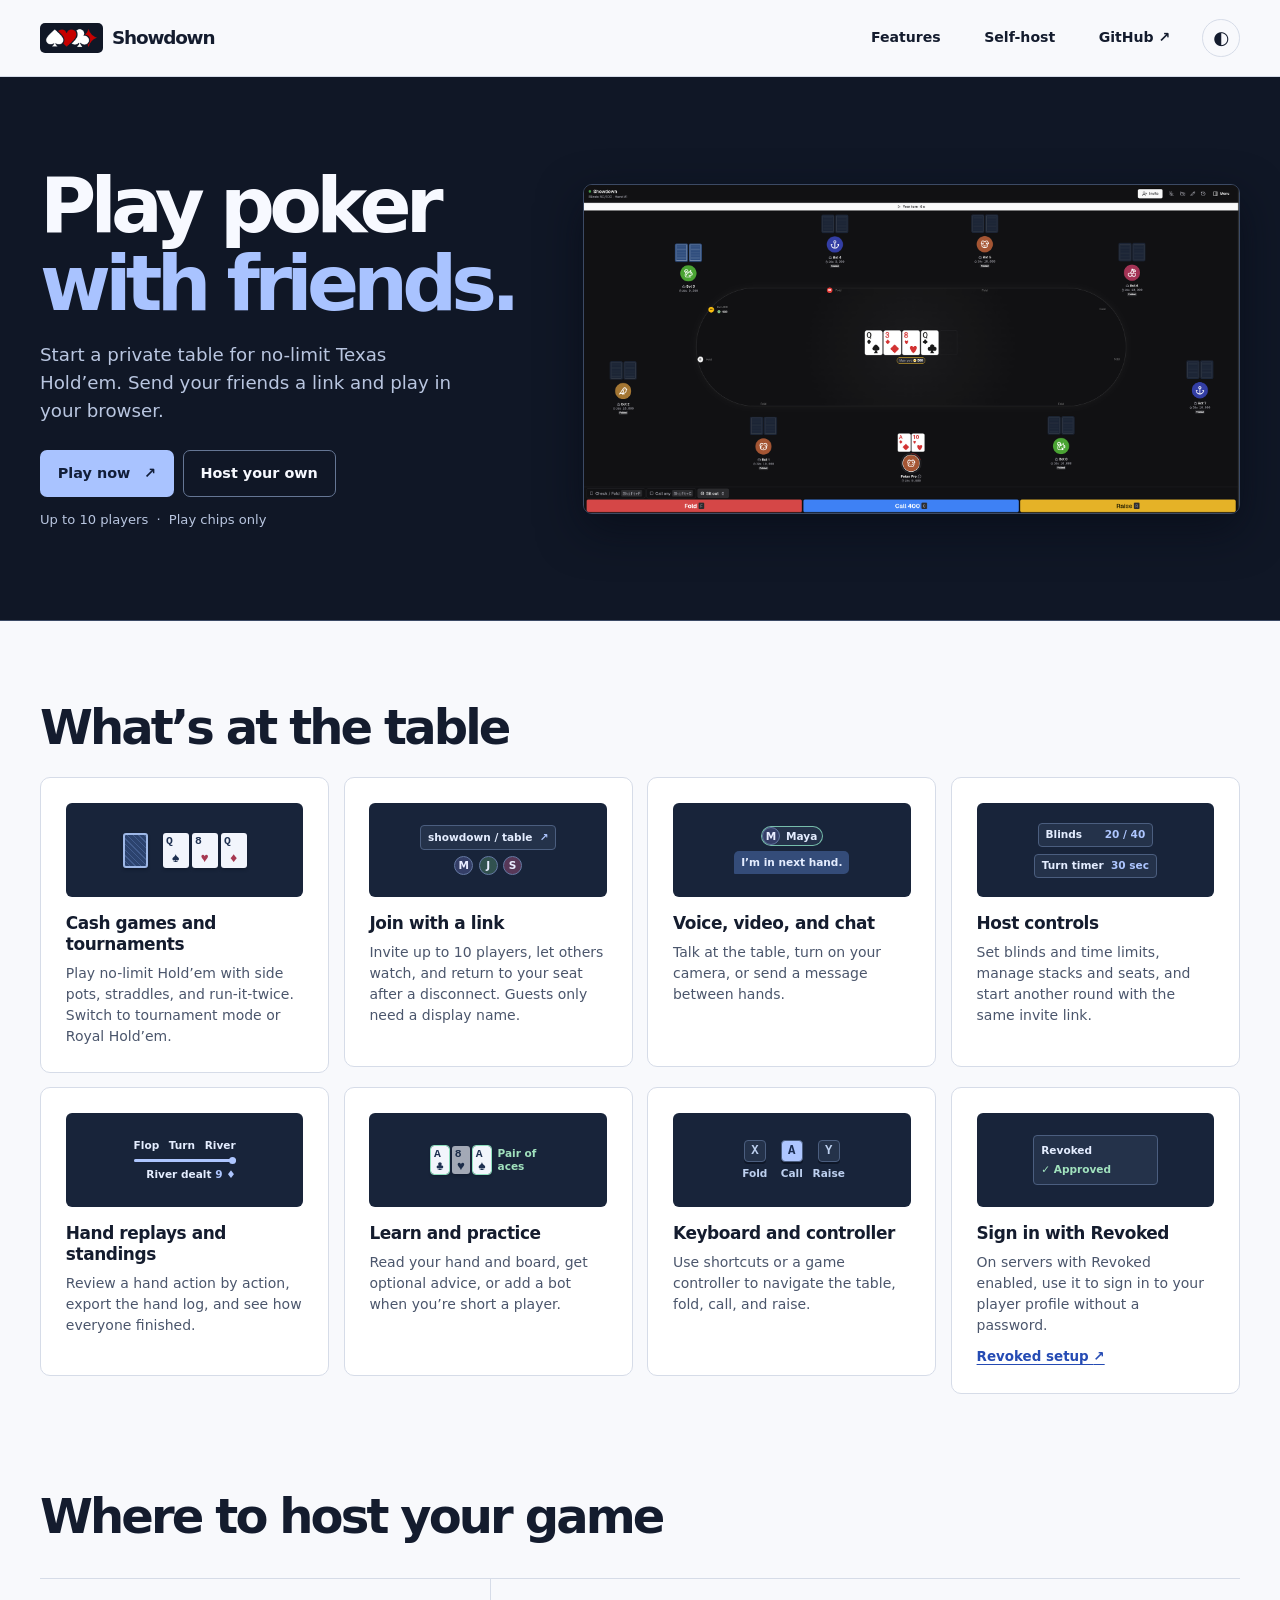
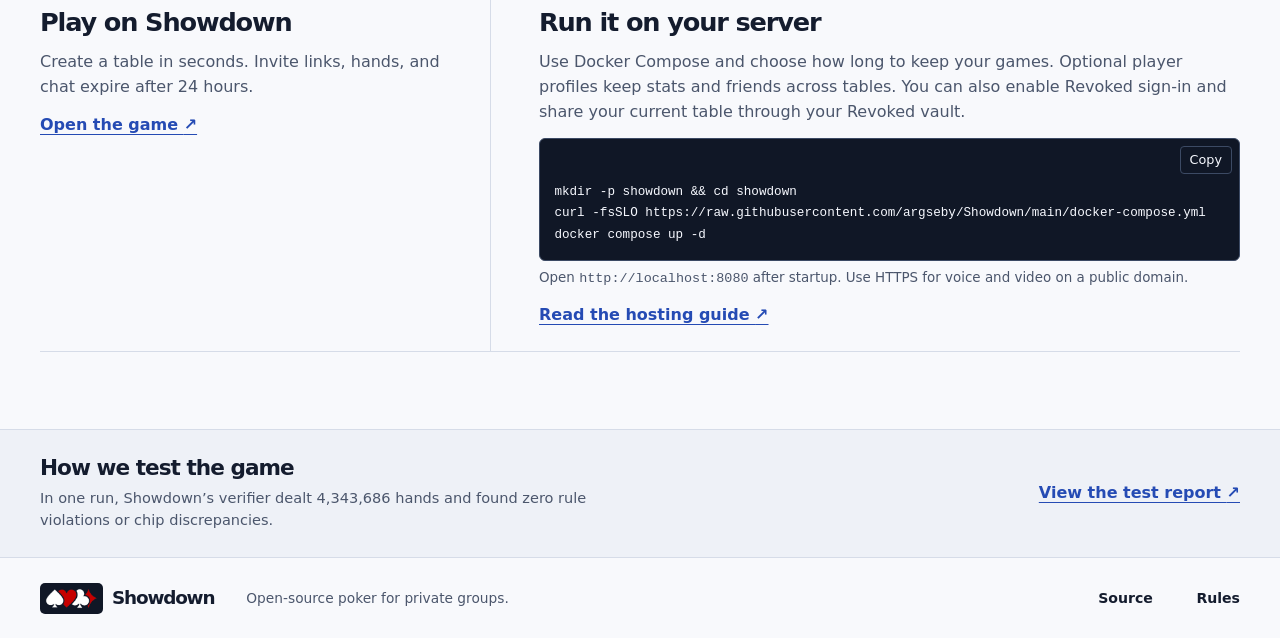
==== commit b73038bc: "feat(website): redesign Showdown landing page" ====
--- a/website/index.html
+++ b/website/index.html
@@ -3,592 +3,196 @@
 <head>
   <meta charset="utf-8">
   <meta name="viewport" content="width=device-width, initial-scale=1">
-  <title>Showdown · Self-hosted Texas Hold'em for private groups</title>
-  <meta name="description" content="Showdown is a self-hosted No-Limit Texas Hold'em table for private groups. One docker compose up, no sign-up, no external requests. Player profiles are optional and guests are always admitted.">
-  <meta name="color-scheme" content="dark light">
+  <title>Showdown — Online poker with friends</title>
+  <meta name="description" content="Play no-limit Texas Hold’em with friends. Open a private table in your browser or run Showdown on your own server with Docker.">
+  <meta name="color-scheme" content="light dark">
   <link rel="icon" href="favicon.svg" type="image/svg+xml">
   <link rel="alternate icon" href="favicon.png" type="image/png">
   <link rel="apple-touch-icon" href="icon-192.png">
-  <meta property="og:title" content="Showdown · Self-hosted poker for private groups">
-  <meta property="og:description" content="No-Limit Texas Hold'em in the browser. Deployed with one command, or played on the managed instance. No sign-up is required.">
-  <meta property="og:image" content="promo-light.png">
+  <link rel="canonical" href="https://showdown.kiunke.dev/">
+  <meta property="og:type" content="website">
+  <meta property="og:site_name" content="Showdown">
+  <meta property="og:url" content="https://showdown.kiunke.dev/">
+  <meta property="og:title" content="Showdown — Online poker with friends">
+  <meta property="og:description" content="Create a private table for no-limit Texas Hold’em, share the invite, and play.">
+  <meta property="og:image" content="https://showdown.kiunke.dev/promo-light.png">
+  <meta property="og:image:width" content="2000">
+  <meta property="og:image:height" content="999">
+  <meta property="og:image:alt" content="A Showdown poker table in the browser">
+  <meta name="twitter:card" content="summary_large_image">
+  <meta name="twitter:title" content="Showdown — Online poker with friends">
+  <meta name="twitter:description" content="Private no-limit Texas Hold’em in your browser. Play online or self-host with Docker.">
+  <meta name="twitter:image" content="https://showdown.kiunke.dev/promo-light.png">
+  <script type="application/ld+json">
+  {
+    "@context": "https://schema.org",
+    "@type": "SoftwareApplication",
+    "name": "Showdown",
+    "url": "https://showdown.kiunke.dev/",
+    "description": "Private no-limit Texas Hold’em in your browser. Play online or self-host with Docker.",
+    "applicationCategory": "GameApplication",
+    "operatingSystem": "Web browser, Docker",
+    "image": "https://showdown.kiunke.dev/promo-light.png",
+    "offers": { "@type": "Offer", "price": "0", "priceCurrency": "USD" },
+    "sameAs": ["https://github.com/argseby/Showdown"]
+  }
+  </script>
   <link rel="stylesheet" href="styles.css">
+  <script src="app.js" defer></script>
 </head>
 <body>
   <a class="skip-link" href="#main">Skip to content</a>
 
   <header class="site-header">
     <div class="container header-inner">
-      <a class="brand" href="#" aria-label="Showdown">
-        <span class="brand-mark" aria-hidden="true"></span>
-        <span class="brand-name">Showdown</span>
+      <a class="brand" href="#" aria-label="Showdown home">
+        <span class="brand-mark"><img src="logo-dark.png" width="640" height="250" alt=""></span>
+        <span>Showdown</span>
       </a>
-      <nav class="nav" aria-label="Main">
+      <nav aria-label="Main">
         <a href="#features">Features</a>
-        <a href="#verified">Verification</a>
-        <a href="#profiles">Profiles</a>
-        <a href="#deploy">Deployment</a>
-        <a href="https://github.com/argseby/Showdown" target="_blank" rel="noopener">GitHub</a>
+        <a href="#deploy">Self-host</a>
+        <a href="https://github.com/argseby/Showdown">GitHub <span aria-hidden="true">↗</span></a>
       </nav>
-      <div class="header-actions">
-        <button class="btn btn-ghost btn-icon" id="theme-toggle" type="button" aria-label="Toggle theme" title="Toggle theme">
-          <svg class="icon-sun" xmlns="http://www.w3.org/2000/svg" width="17" height="17" viewBox="0 0 24 24" fill="none" stroke="currentColor" stroke-width="2" stroke-linecap="round" stroke-linejoin="round"><circle cx="12" cy="12" r="4"/><path d="M12 2v2"/><path d="M12 20v2"/><path d="m4.93 4.93 1.41 1.41"/><path d="m17.66 17.66 1.41 1.41"/><path d="M2 12h2"/><path d="M20 12h2"/><path d="m6.34 17.66-1.41 1.41"/><path d="m19.07 4.93-1.41 1.41"/></svg>
-          <svg class="icon-moon" xmlns="http://www.w3.org/2000/svg" width="17" height="17" viewBox="0 0 24 24" fill="none" stroke="currentColor" stroke-width="2" stroke-linecap="round" stroke-linejoin="round"><path d="M12 3a6 6 0 0 0 9 9 9 9 0 1 1-9-9Z"/></svg>
-        </button>
-        <a class="btn btn-primary" href="https://play.showdown.kiunke.dev" target="_blank" rel="noopener">Play now</a>
-      </div>
+      <button class="theme-toggle" id="theme-toggle" type="button" aria-label="Switch to dark theme" hidden>
+        <span aria-hidden="true">◐</span>
+      </button>
     </div>
   </header>
 
   <main id="main">
-    <!-- Hero -->
-    <section class="hero">
-      <div class="container">
-        <span class="pill"><span class="dot"></span> Open source · Guest play · No tracking</span>
-        <h1>Texas Hold'em, dealt on your server.<br><span class="dim">Or on ours.</span></h1>
-        <p class="lead">
-          No-Limit Hold'em is played in the browser by your group. A table is created,
-          a link is shared, and the cards are dealt. The entire stack is started with a
-          single <code>docker compose up</code>, and no request is ever sent beyond it.
-        </p>
-        <div class="hero-actions">
-          <a class="btn btn-primary btn-lg" href="https://play.showdown.kiunke.dev" target="_blank" rel="noopener">
-            Open play.showdown.kiunke.dev
-          </a>
-          <a class="btn btn-outline btn-lg" href="#deploy">Deploy it yourself</a>
+    <section class="hero" aria-labelledby="hero-heading">
+      <div class="container hero-layout">
+        <div class="hero-copy">
+          <h1 id="hero-heading">Play poker <span>with friends.</span></h1>
+          <p>Start a private table for no-limit Texas Hold’em. Send your friends a link and play in your browser.</p>
+          <div class="hero-actions">
+            <a class="button button-primary" href="https://play.showdown.kiunke.dev">Play now <span aria-hidden="true">↗</span></a>
+            <a class="button button-secondary" href="#deploy">Host your own</a>
+          </div>
+          <p class="play-note">Up to 10 players <span aria-hidden="true">·</span> Play chips only</p>
         </div>
-        <p class="hero-note">
-          On the managed instance a table and its link are kept for one day.
-          Self-hosting is recommended where a longer history is wanted.
-        </p>
-        <figure class="screenshot" role="img" aria-label="A full Showdown table with eight players, community cards and the pot"></figure>
+        <figure class="game-preview">
+          <img src="promo-dark.png" width="2000" height="1001" fetchpriority="high" alt="Showdown during a hand, with player stacks, community cards, and fold, call, and raise controls">
+        </figure>
       </div>
     </section>
 
-    <!-- Features -->
-    <section id="features" class="section">
-      <div class="container">
-        <div class="section-head center">
-          <span class="eyebrow">What is included</span>
-          <h2>A complete cash game table</h2>
-          <p>Everything that is needed for an evening of poker is provided, and nothing beyond it.</p>
-        </div>
-
-        <div class="bento cols-3">
-          <article class="feature">
-            <svg xmlns="http://www.w3.org/2000/svg" width="19" height="19" viewBox="0 0 24 24" fill="none" stroke="currentColor" stroke-width="1.7" stroke-linecap="round" stroke-linejoin="round"><rect width="18" height="18" x="3" y="3" rx="2"/><path d="M8 12h8"/><path d="M12 8v8"/></svg>
-            <h3>Genuine No-Limit rules</h3>
-            <p>Side pots, short all-ins, minimum raise logic and odd chip splits are resolved on the server. Only the rendering is left to the client.</p>
-          </article>
-
-          <article class="feature">
-            <svg xmlns="http://www.w3.org/2000/svg" width="19" height="19" viewBox="0 0 24 24" fill="none" stroke="currentColor" stroke-width="1.7" stroke-linecap="round" stroke-linejoin="round"><path d="M16 21v-2a4 4 0 0 0-4-4H6a4 4 0 0 0-4 4v2"/><circle cx="9" cy="7" r="4"/><path d="M22 21v-2a4 4 0 0 0-3-3.87"/><path d="M16 3.13a4 4 0 0 1 0 7.75"/></svg>
-            <h3>Ten seats, no sign-up</h3>
-            <p>A link is opened, a name and an avatar are chosen, and a seat is taken. After a refresh or a dropped connection the same seat is restored.</p>
-          </article>
-
-          <article class="feature">
-            <svg xmlns="http://www.w3.org/2000/svg" width="19" height="19" viewBox="0 0 24 24" fill="none" stroke="currentColor" stroke-width="1.7" stroke-linecap="round" stroke-linejoin="round"><path d="M12 2a3 3 0 0 0-3 3v7a3 3 0 0 0 6 0V5a3 3 0 0 0-3-3Z"/><path d="M19 10v2a7 7 0 0 1-14 0v-2"/><line x1="12" x2="12" y1="19" y2="22"/></svg>
-            <h3>Voice and video included</h3>
-            <p>Audio and an optional camera tile are carried browser to browser over WebRTC. Only the handshake is relayed by the server, never the media itself.</p>
-          </article>
-
-          <article class="feature">
-            <svg xmlns="http://www.w3.org/2000/svg" width="19" height="19" viewBox="0 0 24 24" fill="none" stroke="currentColor" stroke-width="1.7" stroke-linecap="round" stroke-linejoin="round"><path d="M20 7h-9"/><path d="M14 17H5"/><circle cx="17" cy="17" r="3"/><circle cx="7" cy="7" r="3"/></svg>
-            <h3>Full host control</h3>
-            <p>The table is administered by the browser that created it. Settings, blind schedules, pauses, seat removals, chip adjustments and chat moderation are all covered.</p>
-          </article>
-
-          <article class="feature">
-            <svg xmlns="http://www.w3.org/2000/svg" width="19" height="19" viewBox="0 0 24 24" fill="none" stroke="currentColor" stroke-width="1.7" stroke-linecap="round" stroke-linejoin="round"><path d="M3 3v16a2 2 0 0 0 2 2h16"/><path d="m19 9-5 5-4-4-3 3"/></svg>
-            <h3>Hand log and replay</h3>
-            <p>Every hand is recorded and can be replayed step by step. A leaderboard and the final standings are kept for each table separately.</p>
-          </article>
-
-          <article class="feature">
-            <svg xmlns="http://www.w3.org/2000/svg" width="19" height="19" viewBox="0 0 24 24" fill="none" stroke="currentColor" stroke-width="1.7" stroke-linecap="round" stroke-linejoin="round"><rect width="18" height="11" x="3" y="11" rx="2" ry="2"/><path d="M7 11V7a5 5 0 0 1 10 0v4"/></svg>
-            <h3>Private by construction</h3>
-            <p>Two containers and one SQLite file are deployed. No external request is made, and the client is served from your own instance as a local WebAssembly build.</p>
-          </article>
-        </div>
+    <section id="features" class="container features" aria-labelledby="features-heading">
+      <h2 id="features-heading">What’s at the table</h2>
+      <div class="feature-grid">
+        <article class="feature">
+          <div class="feature-art art-cards" aria-hidden="true">
+            <span class="deal-deck"></span>
+            <div class="art-board">
+              <span>Q <b>♠</b></span><span>8 <b>♥</b></span><span>Q <b>♦</b></span>
+            </div>
+          </div>
+          <h3>Cash games and tournaments</h3>
+          <p>Play no-limit Hold’em with side pots, straddles, and run-it-twice. Switch to tournament mode or Royal Hold’em.</p>
+        </article>
+        <article class="feature">
+          <div class="feature-art art-seats" aria-hidden="true">
+            <div class="art-invite"><span>showdown / table</span><span>↗</span></div>
+            <div class="art-table"><span class="art-guest">M</span><span class="art-guest">J</span><span class="art-guest">S</span></div>
+          </div>
+          <h3>Join with a link</h3>
+          <p>Invite up to 10 players, let others watch, and return to your seat after a disconnect. Guests only need a display name.</p>
+        </article>
+        <article class="feature">
+          <div class="feature-art art-voice" aria-hidden="true">
+            <div class="art-video"><span>M</span><small>Maya</small></div>
+            <div class="art-message">I’m in next hand.</div>
+          </div>
+          <h3>Voice, video, and chat</h3>
+          <p>Talk at the table, turn on your camera, or send a message between hands.</p>
+        </article>
+        <article class="feature">
+          <div class="feature-art art-controls" aria-hidden="true">
+            <div class="art-setting"><span>Blinds</span><strong class="blind-value"><span>10 / 20</span><span>20 / 40</span></strong></div>
+            <div class="art-setting"><span>Turn timer</span><strong>30 sec</strong></div>
+          </div>
+          <h3>Host controls</h3>
+          <p>Set blinds and time limits, manage stacks and seats, and start another round with the same invite link.</p>
+        </article>
+        <article class="feature">
+          <div class="feature-art art-replay" aria-hidden="true">
+            <div class="art-streets"><span>Flop</span><span>Turn</span><span>River</span></div>
+            <div class="art-timeline"><span></span></div>
+            <div class="art-replay-result">River dealt <span>9 ♦</span></div>
+          </div>
+          <h3>Hand replays and standings</h3>
+          <p>Review a hand action by action, export the hand log, and see how everyone finished.</p>
+        </article>
+        <article class="feature">
+          <div class="feature-art art-practice" aria-hidden="true">
+            <div class="art-board"><span>A <b>♣</b></span><span>8 <b>♥</b></span><span>A <b>♠</b></span></div>
+            <span class="art-hint">Pair of aces</span>
+          </div>
+          <h3>Learn and practice</h3>
+          <p>Read your hand and board, get optional advice, or add a bot when you’re short a player.</p>
+        </article>
+        <article class="feature">
+          <div class="feature-art art-keys" aria-hidden="true">
+            <div class="art-action"><span><kbd>X</kbd> Fold</span><span><kbd>A</kbd> Call</span><span><kbd>Y</kbd> Raise</span></div>
+          </div>
+          <h3>Keyboard and controller</h3>
+          <p>Use shortcuts or a game controller to navigate the table, fold, call, and raise.</p>
+        </article>
+        <article id="profiles" class="feature">
+          <div class="feature-art art-sign-in" aria-hidden="true">
+            <div class="art-auth"><span>Revoked</span><strong><span class="auth-pending">Awaiting approval</span><span class="auth-done">✓ Approved</span></strong></div>
+          </div>
+          <h3>Sign in with Revoked</h3>
+          <p>On servers with Revoked enabled, use it to sign in to your player profile without a password.</p>
+          <a class="text-link" href="https://github.com/argseby/Showdown#settings">Revoked setup <span aria-hidden="true">↗</span></a>
+        </article>
       </div>
     </section>
 
-    <!-- Verification, compact -->
-    <section id="verified" class="section section-alt">
-      <div class="container">
-        <div class="section-head center">
-          <span class="eyebrow">Verification</span>
-          <h2>The rules are checked by machine</h2>
-          <p>
-            A verifier is shipped with every release. Millions of hands are played against
-            the live engine and every chip is counted.
-          </p>
-        </div>
-
-        <div class="bento cols-4 stats">
-          <div class="stat">
-            <span class="stat-num">200,000</span>
-            <span class="stat-key">tables played</span>
+    <section id="deploy" class="container hosting" aria-labelledby="hosting-heading">
+      <h2 id="hosting-heading">Where to host your game</h2>
+      <div class="hosting-options">
+        <article class="hosted-option">
+          <h3>Play on Showdown</h3>
+          <p>Create a table in seconds. Invite links, hands, and chat expire after 24 hours.</p>
+          <a class="text-link" href="https://play.showdown.kiunke.dev">Open the game <span aria-hidden="true">↗</span></a>
+        </article>
+        <article class="self-hosted-option">
+          <h3>Run it on your server</h3>
+          <p>Use Docker Compose and choose how long to keep your games. Optional player profiles keep stats and friends across tables. You can also enable Revoked sign-in and share your current table through your Revoked vault.</p>
+          <div class="install-command">
+            <pre tabindex="0" aria-label="Docker Compose setup commands"><code id="install-code">mkdir -p showdown &amp;&amp; cd showdown
+curl -fsSLO https://raw.githubusercontent.com/argseby/Showdown/main/docker-compose.yml
+docker compose up -d</code></pre>
+            <button type="button" id="copy-button" aria-label="Copy setup commands" hidden>Copy</button>
           </div>
-          <div class="stat">
-            <span class="stat-num">4,343,686</span>
-            <span class="stat-key">hands dealt</span>
-          </div>
-          <div class="stat stat-ok">
-            <span class="stat-num">0</span>
-            <span class="stat-key">rules broken in 207,338,793 checks</span>
-          </div>
-          <div class="stat stat-ok">
-            <span class="stat-num">0</span>
-            <span class="stat-key">chips created or lost</span>
-          </div>
-        </div>
-
-        <div class="bento cols-3">
-          <article class="proof">
-            <h3>Hand ranking</h3>
-            <p>
-              All 2,598,960 distinct five-card hands are ranked and counted. The nine
-              category totals are matched against the textbook frequencies exactly.
-            </p>
-            <details class="disclose">
-              <summary>All nine categories</summary>
-              <table class="mini">
-                <thead><tr><th>Category</th><th>Counted</th><th>Expected</th></tr></thead>
-                <tbody>
-                  <tr><td>Straight flush</td><td>40</td><td>40</td></tr>
-                  <tr><td>Four of a kind</td><td>624</td><td>624</td></tr>
-                  <tr><td>Full house</td><td>3,744</td><td>3,744</td></tr>
-                  <tr><td>Flush</td><td>5,108</td><td>5,108</td></tr>
-                  <tr><td>Straight</td><td>10,200</td><td>10,200</td></tr>
-                  <tr><td>Three of a kind</td><td>54,912</td><td>54,912</td></tr>
-                  <tr><td>Two pair</td><td>123,552</td><td>123,552</td></tr>
-                  <tr><td>One pair</td><td>1,098,240</td><td>1,098,240</td></tr>
-                  <tr><td>High card</td><td>1,302,540</td><td>1,302,540</td></tr>
-                </tbody>
-              </table>
-            </details>
-          </article>
-
-          <article class="proof">
-            <h3>Shuffle</h3>
-            <p>
-              Cards are shuffled by Fisher and Yates from the cryptographic random source
-              of the operating system, by the same code the live server deals with. A
-              sample of 2,000,000 hands is tested against the theoretical distribution.
-            </p>
-            <table class="mini">
-              <thead><tr><th>Test</th><th>&chi;&sup2;</th><th>p</th></tr></thead>
-              <tbody>
-                <tr><td>Categories <span class="muted">(8 df)</span></td><td>8.79</td><td>0.360</td></tr>
-                <tr><td>Positions <span class="muted">(51 df)</span></td><td>58.57</td><td>0.218</td></tr>
-              </tbody>
-            </table>
-            <details class="disclose">
-              <summary>How it is read</summary>
-              <p>
-                A p value far above zero means the deal cannot be distinguished from a
-                perfectly uniform shuffle. In the second test each of the 52 cards is
-                watched for appearing more often than it should.
-              </p>
-            </details>
-          </article>
-
-          <article class="proof">
-            <h3>Checked after every event</h3>
-            <p>
-              Random play is generated with all-ins, side pots, time-outs, rebuys,
-              straddles and a moving button. After each single event eleven invariants
-              are re-checked.
-            </p>
-            <ul class="checks">
-              <li><span class="mark ok" aria-hidden="true"><svg viewBox="0 0 16 16" fill="none" stroke="currentColor" stroke-width="2.4" stroke-linecap="round" stroke-linejoin="round"><path d="M3.2 8.4 6.4 11.6 12.8 4.8"/></svg></span> Chips in play are never changed during a hand</li>
-              <li><span class="mark ok" aria-hidden="true"><svg viewBox="0 0 16 16" fill="none" stroke="currentColor" stroke-width="2.4" stroke-linecap="round" stroke-linejoin="round"><path d="M3.2 8.4 6.4 11.6 12.8 4.8"/></svg></span> No card is ever dealt twice</li>
-              <li><span class="mark ok" aria-hidden="true"><svg viewBox="0 0 16 16" fill="none" stroke="currentColor" stroke-width="2.4" stroke-linecap="round" stroke-linejoin="round"><path d="M3.2 8.4 6.4 11.6 12.8 4.8"/></svg></span> Every pot is awarded to the best eligible hand</li>
-            </ul>
-            <details class="disclose">
-              <summary>The other eight</summary>
-              <ul class="checks">
-                <li><span class="mark ok" aria-hidden="true"><svg viewBox="0 0 16 16" fill="none" stroke="currentColor" stroke-width="2.4" stroke-linecap="round" stroke-linejoin="round"><path d="M3.2 8.4 6.4 11.6 12.8 4.8"/></svg></span> Buy-ins minus cash-outs equal the chips on the table</li>
-                <li><span class="mark ok" aria-hidden="true"><svg viewBox="0 0 16 16" fill="none" stroke="currentColor" stroke-width="2.4" stroke-linecap="round" stroke-linejoin="round"><path d="M3.2 8.4 6.4 11.6 12.8 4.8"/></svg></span> Blinds and button are seated where the rules require</li>
-                <li><span class="mark ok" aria-hidden="true"><svg viewBox="0 0 16 16" fill="none" stroke="currentColor" stroke-width="2.4" stroke-linecap="round" stroke-linejoin="round"><path d="M3.2 8.4 6.4 11.6 12.8 4.8"/></svg></span> Only the player on turn is allowed to act</li>
-                <li><span class="mark ok" aria-hidden="true"><svg viewBox="0 0 16 16" fill="none" stroke="currentColor" stroke-width="2.4" stroke-linecap="round" stroke-linejoin="round"><path d="M3.2 8.4 6.4 11.6 12.8 4.8"/></svg></span> The offered fold, call and raise range is the legal one</li>
-                <li><span class="mark ok" aria-hidden="true"><svg viewBox="0 0 16 16" fill="none" stroke="currentColor" stroke-width="2.4" stroke-linecap="round" stroke-linejoin="round"><path d="M3.2 8.4 6.4 11.6 12.8 4.8"/></svg></span> Illegal bets are refused and no chips are moved</li>
-                <li><span class="mark ok" aria-hidden="true"><svg viewBox="0 0 16 16" fill="none" stroke="currentColor" stroke-width="2.4" stroke-linecap="round" stroke-linejoin="round"><path d="M3.2 8.4 6.4 11.6 12.8 4.8"/></svg></span> Main and side pots are matched by a second calculation</li>
-                <li><span class="mark ok" aria-hidden="true"><svg viewBox="0 0 16 16" fill="none" stroke="currentColor" stroke-width="2.4" stroke-linecap="round" stroke-linejoin="round"><path d="M3.2 8.4 6.4 11.6 12.8 4.8"/></svg></span> Split pots are equal and odd chips are passed clockwise from the button</li>
-                <li><span class="mark ok" aria-hidden="true"><svg viewBox="0 0 16 16" fill="none" stroke="currentColor" stroke-width="2.4" stroke-linecap="round" stroke-linejoin="round"><path d="M3.2 8.4 6.4 11.6 12.8 4.8"/></svg></span> Winnings and losses of each hand are cancelled out exactly</li>
-              </ul>
-            </details>
-          </article>
-        </div>
-
-        <div class="proof-foot">
-          <div class="code" data-copy>
-            <pre><code>git clone https://github.com/argseby/Showdown.git
-cd Showdown &amp;&amp; make simulate</code></pre>
-            <button class="copy" type="button" aria-label="Copy to clipboard">Copy</button>
-          </div>
-          <div class="links">
-            <a href="verification.json">Raw report (JSON)</a>
-            <a href="https://github.com/argseby/Showdown/tree/main/backend/cmd/simulate" target="_blank" rel="noopener">Verifier source</a>
-            <a href="https://github.com/argseby/Showdown/blob/main/docs/rules.md" target="_blank" rel="noopener">Rules</a>
-          </div>
-        </div>
-
-        <p class="callout">
-          <strong>What is shown and what is not.</strong> The hand ranking is checked
-          exhaustively, so no five-card hand has been left unseen. The rules and the chip
-          arithmetic are checked over millions of random hands, which is evidence rather
-          than a proof. Nothing at all is said about whether the cards are being looked at
-          by whoever runs a server. For that reason Showdown is built to be self-hosted:
-          once it is run by you, the deal is held in your own hands.
-          <span class="muted">Recorded run of 6 September 2026 over 1.2 trillion chips wagered, with a difference of exactly zero.</span>
-        </p>
+          <p class="install-note">Open <code>http://localhost:8080</code> after startup. Use HTTPS for voice and video on a public domain.</p>
+          <a class="text-link" href="https://github.com/argseby/Showdown#install">Read the hosting guide <span aria-hidden="true">↗</span></a>
+        </article>
       </div>
     </section>
 
-    <!-- Player profiles -->
-    <section id="profiles" class="section">
-      <div class="container">
-        <div class="section-head center">
-          <span class="eyebrow">Player profiles</span>
-          <h2>Profiles are offered, never required</h2>
-          <p>
-            Profiles are switched off by default. Where they have been enabled by an
-            operator, they remain optional for every player at every table: a seat is
-            taken as a guest with nothing more than a display name.
-          </p>
+    <aside id="verified" class="verification" aria-labelledby="verification-heading">
+      <div class="container verification-inner">
+        <div>
+          <h2 id="verification-heading">How we test the game</h2>
+          <p>In one run, Showdown’s verifier dealt 4,343,686 hands and found zero rule violations or chip discrepancies.</p>
         </div>
-
-        <div class="bento cols-3">
-          <article class="feature">
-            <svg xmlns="http://www.w3.org/2000/svg" width="19" height="19" viewBox="0 0 24 24" fill="none" stroke="currentColor" stroke-width="1.7" stroke-linecap="round" stroke-linejoin="round"><path d="M12 3v18"/><rect width="18" height="12" x="3" y="6" rx="6"/><circle cx="9" cy="12" r="2"/></svg>
-            <h3>Switched off by default</h3>
-            <p>
-              The feature is governed by one setting, <code>ACCOUNTS=true</code>. While the
-              default is kept, no sign-in is presented anywhere in the application and
-              every table is played as a guest.
-            </p>
-          </article>
-
-          <article class="feature">
-            <svg xmlns="http://www.w3.org/2000/svg" width="19" height="19" viewBox="0 0 24 24" fill="none" stroke="currentColor" stroke-width="1.7" stroke-linecap="round" stroke-linejoin="round"><path d="M18 21a8 8 0 0 0-12 0"/><circle cx="12" cy="11" r="4"/><rect width="18" height="18" x="3" y="3" rx="2"/></svg>
-            <h3>Guest play is never withdrawn</h3>
-            <p>
-              Where profiles are enabled, <em>Play as guest</em> is offered beside every
-              sign-in. Seats, voice, video, chat, hand history and the table leaderboard
-              are given to guests in full. Nothing at the table is reserved for signed-in
-              players.
-            </p>
-          </article>
-
-          <article class="feature">
-            <svg xmlns="http://www.w3.org/2000/svg" width="19" height="19" viewBox="0 0 24 24" fill="none" stroke="currentColor" stroke-width="1.7" stroke-linecap="round" stroke-linejoin="round"><rect width="18" height="11" x="3" y="11" rx="2"/><path d="M7 11V7a5 5 0 0 1 9.9-1"/></svg>
-            <h3>No mail, no third party</h3>
-            <p>
-              A profile is created from a name and a password. No address is requested,
-              nothing is confirmed and no message is ever sent. One recovery code is
-              displayed at sign-up and is the only route back in should the password be
-              forgotten.
-            </p>
-          </article>
-
-          <article class="feature">
-            <svg xmlns="http://www.w3.org/2000/svg" width="19" height="19" viewBox="0 0 24 24" fill="none" stroke="currentColor" stroke-width="1.7" stroke-linecap="round" stroke-linejoin="round"><path d="M8 21h8"/><path d="M12 17v4"/><path d="M7 4h10v5a5 5 0 0 1-10 0Z"/><path d="M17 5h3v2a3 3 0 0 1-3 3"/><path d="M7 5H4v2a3 3 0 0 0 3 3"/></svg>
-            <h3>What is recorded</h3>
-            <p>
-              Hands played, winnings, the best hands made and the milestones reached are
-              kept, and a seat is marked with the profile so it is recognised across
-              tables. Nothing beyond that is collected.
-            </p>
-          </article>
-
-          <article class="feature">
-            <svg xmlns="http://www.w3.org/2000/svg" width="19" height="19" viewBox="0 0 24 24" fill="none" stroke="currentColor" stroke-width="1.7" stroke-linecap="round" stroke-linejoin="round"><path d="M2 12s3.5-7 10-7 10 7 10 7-3.5 7-10 7-10-7-10-7Z"/><circle cx="12" cy="12" r="3"/></svg>
-            <h3>Private until it is shared</h3>
-            <p>
-              Profile, winnings, best hands, awards and activity are held privately and are
-              released one by one, to friends alone or to everyone. Anything that has been
-              made public can be made private again at any moment.
-            </p>
-          </article>
-
-          <article class="feature">
-            <svg xmlns="http://www.w3.org/2000/svg" width="19" height="19" viewBox="0 0 24 24" fill="none" stroke="currentColor" stroke-width="1.7" stroke-linecap="round" stroke-linejoin="round"><path d="M16 21v-2a4 4 0 0 0-4-4H6a4 4 0 0 0-4 4v2"/><circle cx="9" cy="7" r="4"/><path d="M19 8v6"/><path d="M22 11h-6"/></svg>
-            <h3>Friends, only on request</h3>
-            <p>
-              A player is found by name or from their seat, and a friend's table is joined
-              through its free seats. Invitations are delivered anywhere in the app and may
-              be declined quietly or blocked for good.
-            </p>
-          </article>
-        </div>
-
-        <div class="bento cols-2 stacked">
-          <div class="proof roomy">
-            <h3>How it is turned on</h3>
-            <p>One line is added to <code>.env</code> and the stack is restarted. Nothing else is required, and guests are unaffected.</p>
-            <div class="code" data-copy>
-              <pre><code>echo "ACCOUNTS=true" &gt;&gt; .env
-docker compose up -d</code></pre>
-              <button class="copy" type="button" aria-label="Copy to clipboard">Copy</button>
-            </div>
-          </div>
-          <div class="proof roomy">
-            <h3>What is not affected</h3>
-            <ul class="list">
-              <li><span class="mark ok" aria-hidden="true"><svg viewBox="0 0 16 16" fill="none" stroke="currentColor" stroke-width="2.4" stroke-linecap="round" stroke-linejoin="round"><path d="M3.2 8.4 6.4 11.6 12.8 4.8"/></svg></span> Tables are still created and hosted without any profile</li>
-              <li><span class="mark ok" aria-hidden="true"><svg viewBox="0 0 16 16" fill="none" stroke="currentColor" stroke-width="2.4" stroke-linecap="round" stroke-linejoin="round"><path d="M3.2 8.4 6.4 11.6 12.8 4.8"/></svg></span> Display names are still chosen per table and are not treated as identities</li>
-              <li><span class="mark ok" aria-hidden="true"><svg viewBox="0 0 16 16" fill="none" stroke="currentColor" stroke-width="2.4" stroke-linecap="round" stroke-linejoin="round"><path d="M3.2 8.4 6.4 11.6 12.8 4.8"/></svg></span> No instance-wide leaderboard is kept, only one per table</li>
-              <li><span class="mark warn" aria-hidden="true"><svg viewBox="0 0 16 16" fill="none" stroke="currentColor" stroke-width="2.4" stroke-linecap="round"><path d="M8 3.4v5"/><path d="M8 12.2h.01"/></svg></span> On the managed instance profiles are left switched off, so every table there is played as a guest</li>
-            </ul>
-          </div>
-        </div>
+        <a class="text-link" href="verification.json">View the test report <span aria-hidden="true">↗</span></a>
       </div>
-    </section>
-
-    <!-- Managed or self-hosted -->
-    <section class="section section-alt">
-      <div class="container">
-        <div class="section-head center">
-          <span class="eyebrow">Two ways to play</span>
-          <h2>Tried in a minute, or run for good</h2>
-        </div>
-        <div class="bento cols-2">
-          <article class="proof roomy">
-            <div class="card-head">
-              <h3>Managed</h3>
-              <span class="tag">play.showdown.kiunke.dev</span>
-            </div>
-            <p>The site is opened, a table is created and its link is shared. Nothing is installed and no profile is needed.</p>
-            <ul class="list">
-              <li><span class="mark ok" aria-hidden="true"><svg viewBox="0 0 16 16" fill="none" stroke="currentColor" stroke-width="2.4" stroke-linecap="round" stroke-linejoin="round"><path d="M3.2 8.4 6.4 11.6 12.8 4.8"/></svg></span> Available immediately</li>
-              <li><span class="mark ok" aria-hidden="true"><svg viewBox="0 0 16 16" fill="none" stroke="currentColor" stroke-width="2.4" stroke-linecap="round" stroke-linejoin="round"><path d="M3.2 8.4 6.4 11.6 12.8 4.8"/></svg></span> Served over HTTPS, so voice and video are permitted</li>
-              <li><span class="mark warn" aria-hidden="true"><svg viewBox="0 0 16 16" fill="none" stroke="currentColor" stroke-width="2.4" stroke-linecap="round"><path d="M8 3.4v5"/><path d="M8 12.2h.01"/></svg></span> Tables and their links are kept for one day and are then removed with their history</li>
-              <li><span class="mark warn" aria-hidden="true"><svg viewBox="0 0 16 16" fill="none" stroke="currentColor" stroke-width="2.4" stroke-linecap="round"><path d="M8 3.4v5"/><path d="M8 12.2h.01"/></svg></span> Capacity is shared and the number of open tables is limited</li>
-            </ul>
-            <a class="btn btn-primary" href="https://play.showdown.kiunke.dev" target="_blank" rel="noopener">Open the managed instance</a>
-          </article>
-          <article class="proof roomy">
-            <div class="card-head">
-              <h3>Self-hosted</h3>
-              <span class="tag">Docker Compose</span>
-            </div>
-            <p>The same stack is run on your own machine or server, and your data is kept with you.</p>
-            <ul class="list">
-              <li><span class="mark ok" aria-hidden="true"><svg viewBox="0 0 16 16" fill="none" stroke="currentColor" stroke-width="2.4" stroke-linecap="round" stroke-linejoin="round"><path d="M3.2 8.4 6.4 11.6 12.8 4.8"/></svg></span> Tables, hands and chat are retained as long as you wish, 90 days by default</li>
-              <li><span class="mark ok" aria-hidden="true"><svg viewBox="0 0 16 16" fill="none" stroke="currentColor" stroke-width="2.4" stroke-linecap="round" stroke-linejoin="round"><path d="M3.2 8.4 6.4 11.6 12.8 4.8"/></svg></span> Your own domain, limits and optional player profiles</li>
-              <li><span class="mark ok" aria-hidden="true"><svg viewBox="0 0 16 16" fill="none" stroke="currentColor" stroke-width="2.4" stroke-linecap="round" stroke-linejoin="round"><path d="M3.2 8.4 6.4 11.6 12.8 4.8"/></svg></span> Supported on a home server, a VPS, Portainer or Dokploy</li>
-              <li><span class="mark warn" aria-hidden="true"><svg viewBox="0 0 16 16" fill="none" stroke="currentColor" stroke-width="2.4" stroke-linecap="round"><path d="M8 3.4v5"/><path d="M8 12.2h.01"/></svg></span> Docker is required, and HTTPS is required for voice and video</li>
-            </ul>
-            <a class="btn btn-outline" href="#deploy">See the steps</a>
-          </article>
-        </div>
-      </div>
-    </section>
-
-    <!-- Deployment -->
-    <section id="deploy" class="section">
-      <div class="container">
-        <div class="section-head">
-          <span class="eyebrow">Deployment</span>
-          <h2>Self-hosted in three steps</h2>
-          <p>Docker with the Compose plugin is all that is needed. The images are pulled from GitHub's registry.</p>
-        </div>
-
-        <div class="tabs" data-tabs>
-          <div class="tabs-list" role="tablist" aria-label="Installation method">
-            <button class="tab" role="tab" type="button" aria-selected="true" aria-controls="tab-compose" id="tab-compose-btn">Docker Compose</button>
-            <button class="tab" role="tab" type="button" aria-selected="false" aria-controls="tab-proxy" id="tab-proxy-btn" tabindex="-1">Behind a reverse proxy</button>
-            <button class="tab" role="tab" type="button" aria-selected="false" aria-controls="tab-source" id="tab-source-btn" tabindex="-1">Built from source</button>
-          </div>
-
-          <div class="tab-panel" role="tabpanel" id="tab-compose" aria-labelledby="tab-compose-btn">
-            <p>The images are published on GitHub's registry, so nothing is compiled on your machine.</p>
-            <ol class="steps">
-              <li>
-                <h4>The compose file is fetched</h4>
-                <div class="code" data-copy>
-                  <pre><code>mkdir showdown &amp;&amp; cd showdown
-curl -fsSLO https://raw.githubusercontent.com/argseby/Showdown/main/docker-compose.yml</code></pre>
-                  <button class="copy" type="button" aria-label="Copy to clipboard">Copy</button>
-                </div>
-              </li>
-              <li>
-                <h4>Optionally, settings are adjusted</h4>
-                <p>Port, table limit, retention, player profiles, or STUN and TURN servers for voice and video across networks. A release is pinned with <code>IMAGE_TAG</code>.</p>
-                <div class="code" data-copy>
-                  <pre><code>curl -fsSL https://raw.githubusercontent.com/argseby/Showdown/main/.env.example -o .env</code></pre>
-                  <button class="copy" type="button" aria-label="Copy to clipboard">Copy</button>
-                </div>
-              </li>
-              <li>
-                <h4>The stack is started</h4>
-                <div class="code" data-copy>
-                  <pre><code>docker compose up -d</code></pre>
-                  <button class="copy" type="button" aria-label="Copy to clipboard">Copy</button>
-                </div>
-              </li>
-            </ol>
-            <p class="callout">
-              <code>http://localhost:8080</code> is opened, a table is created and the link is
-              shared. In Portainer a repository stack is added with the compose path
-              <code>docker-compose.yml</code>, and updates are performed by re-pulling the
-              image and redeploying.
-            </p>
-          </div>
-
-          <div class="tab-panel" role="tabpanel" id="tab-proxy" aria-labelledby="tab-proxy-btn" hidden>
-            <p>Where Traefik, nginx, Caddy or Dokploy is already in use, it is pointed at the <code>web</code> container on port 80 and TLS is terminated there. WebSockets on <code>/ws/*</code> must be forwarded.</p>
-            <ol class="steps">
-              <li>
-                <h4>Your proxy network is joined instead of a port being published</h4>
-                <p><code>deploy/docker-compose.proxy.yml</code> is downloaded from the repository next to the compose file.</p>
-                <div class="code" data-copy>
-                  <pre><code>cat &gt;&gt; .env &lt;&lt;'EOF'
-PROXY_NETWORK=proxy-network
-COMPOSE_FILE=docker-compose.yml:deploy/docker-compose.proxy.yml
-EOF
-docker compose up -d</code></pre>
-                  <button class="copy" type="button" aria-label="Copy to clipboard">Copy</button>
-                </div>
-              </li>
-              <li>
-                <h4>Or HTTPS is handled by Caddy alone</h4>
-                <p>Where nothing is placed in front of the stack and ports 80 and 443 are reachable from the internet, <code>deploy/docker-compose.tls.yml</code> is used.</p>
-                <div class="code" data-copy>
-                  <pre><code>echo "SITE_ADDRESS=poker.example.com" &gt;&gt; .env
-docker compose -f docker-compose.yml -f deploy/docker-compose.tls.yml up -d</code></pre>
-                  <button class="copy" type="button" aria-label="Copy to clipboard">Copy</button>
-                </div>
-              </li>
-            </ol>
-            <p class="callout">The microphone is granted by browsers on HTTPS only, so one of these two arrangements is required for voice chat.</p>
-          </div>
-
-          <div class="tab-panel" role="tabpanel" id="tab-source" aria-labelledby="tab-source-btn" hidden>
-            <p>Intended for development or a fork. The Flutter client is compiled by the web image, for which a few minutes and about 2 GB of disk are needed.</p>
-            <ol class="steps">
-              <li>
-                <h4>The repository is cloned</h4>
-                <div class="code" data-copy>
-                  <pre><code>git clone https://github.com/argseby/Showdown.git
-cd Showdown</code></pre>
-                  <button class="copy" type="button" aria-label="Copy to clipboard">Copy</button>
-                </div>
-              </li>
-              <li>
-                <h4>The example environment is copied</h4>
-                <div class="code" data-copy>
-                  <pre><code>cp .env.example .env</code></pre>
-                  <button class="copy" type="button" aria-label="Copy to clipboard">Copy</button>
-                </div>
-              </li>
-              <li>
-                <h4>The images are built and started</h4>
-                <p>The same result is obtained with <code>make up</code>.</p>
-                <div class="code" data-copy>
-                  <pre><code>docker compose -f docker-compose.yml -f deploy/docker-compose.build.yml up -d --build</code></pre>
-                  <button class="copy" type="button" aria-label="Copy to clipboard">Copy</button>
-                </div>
-              </li>
-            </ol>
-            <p class="callout">Releases are built by the repository's CI. Both images are published when a tag <code>v*</code> is pushed.</p>
-          </div>
-        </div>
-
-        <div class="bento cols-3 kv">
-          <div class="kv-item">
-            <span class="kv-key">Stack</span>
-            <span class="kv-val">A Go API and a Flutter web client are served behind Caddy, backed by one SQLite volume</span>
-          </div>
-          <div class="kv-item">
-            <span class="kv-key">Ports</span>
-            <span class="kv-val">Only <code>web</code> is exposed, on 8080 by default. The API is kept internal</span>
-          </div>
-          <div class="kv-item">
-            <span class="kv-key">Updates</span>
-            <span class="kv-val"><code>docker compose pull &amp;&amp; docker compose up -d</code>. Migrations are applied at start</span>
-          </div>
-        </div>
-
-        <p class="more">
-          Configuration, backups and operations are documented in the
-          <a href="https://github.com/argseby/Showdown#readme" target="_blank" rel="noopener">README</a>.
-        </p>
-      </div>
-    </section>
-
-    <!-- FAQ -->
-    <section class="section section-alt">
-      <div class="container narrow">
-        <div class="section-head center">
-          <span class="eyebrow">FAQ</span>
-          <h2>Questions</h2>
-        </div>
-
-        <details class="faq">
-          <summary>Is a player profile required?</summary>
-          <p>No. Profiles are switched off by default, and where they have been enabled by an operator they are still optional. A table is joined as a guest with a display name alone, and every part of the game is available that way. Guest play is not restricted, delayed or reduced in any manner.</p>
-        </details>
-        <details class="faq">
-          <summary>What is gained by a profile?</summary>
-          <p>Your seat is marked with it and your record is carried across tables: hands played, winnings, the best hands made and the milestones reached. Friends can be added, and a friend's table can be found and joined from a free seat. Every section is kept private until it is released to friends or to everyone.</p>
-        </details>
-        <details class="faq">
-          <summary>Is an email address needed to create a profile?</summary>
-          <p>No. A name and a password are all that is asked for. No address is collected, nothing is confirmed and no message is ever sent by the server. A single recovery code is displayed once at sign-up and is the only way back in if the password is forgotten, so it is best written down.</p>
-        </details>
-        <details class="faq">
-          <summary>How long is a table kept on the managed instance?</summary>
-          <p>One day. The table, its link, its hands and its chat are deleted afterwards. A new table is created for the next session, or history is preserved by self-hosting.</p>
-        </details>
-        <details class="faq">
-          <summary>Is real money involved?</summary>
-          <p>No. Chips are numbers on a table. No payment is taken, no wallet is provided and no exchange of any kind is supported.</p>
-        </details>
-        <details class="faq">
-          <summary>By whom is a table managed?</summary>
-          <p>By the browser in which it was created. An admin key is stored there and an Admin tab is shown. The key can be copied to another device, and the table can be managed by anyone holding it, so it should be shared with co-hosts only.</p>
-        </details>
-        <details class="faq">
-          <summary>How is it known that the deal is fair?</summary>
-          <p>Every release is put through a verifier by which millions of hands are played against the engine, with the rules and the chip count re-checked after every single event. On the last run 207 million checks were passed, no chip was created or lost, and the <a href="#verified">summary is shown above</a>. The same run is reproduced locally with <code>make simulate</code>. Nothing is proven by it about the honesty of a server operator, which is precisely why self-hosting is offered.</p>
-        </details>
-        <details class="faq">
-          <summary>Is anything sent home by the server?</summary>
-          <p>Never. No outbound request is made by the API, and the client is served entirely from your own instance. A STUN or TURN server is contacted only where one has been configured by you.</p>
-        </details>
-      </div>
-    </section>
-
-    <!-- CTA -->
-    <section class="section cta">
-      <div class="container narrow">
-        <span class="eyebrow">Get started</span>
-        <h2>A table is created in under a minute</h2>
-        <p>No installation is needed to try it, and no sign-up is needed to play.</p>
-        <div class="hero-actions">
-          <a class="btn btn-primary btn-lg" href="https://play.showdown.kiunke.dev" target="_blank" rel="noopener">Play now</a>
-          <a class="btn btn-outline btn-lg" href="https://github.com/argseby/Showdown" target="_blank" rel="noopener">View the source</a>
-        </div>
-      </div>
-    </section>
+    </aside>
   </main>
 
   <footer class="site-footer">
     <div class="container footer-inner">
-      <span>Showdown · self-hosted Texas Hold'em</span>
+      <a class="brand" href="#" aria-label="Showdown home"><span class="brand-mark"><img src="logo-dark.png" width="640" height="250" alt=""></span> Showdown</a>
+      <p>Open-source poker for private groups.</p>
       <nav aria-label="Footer">
-        <a href="https://play.showdown.kiunke.dev" target="_blank" rel="noopener">Play</a>
-        <a href="https://github.com/argseby/Showdown" target="_blank" rel="noopener">Source</a>
-        <a href="https://github.com/argseby/Showdown/blob/main/docs/rules.md" target="_blank" rel="noopener">Rules</a>
-        <a href="#verified">Verification</a>
+        <a href="https://github.com/argseby/Showdown">Source</a>
+        <a href="https://github.com/argseby/Showdown/blob/main/docs/rules.md">Rules</a>
       </nav>
     </div>
   </footer>
-
-  <script src="app.js"></script>
 </body>
 </html>
--- a/website/styles.css
+++ b/website/styles.css
@@ -1,434 +1,575 @@
-/* Showdown landing page. Minimal, bordered, dark first, light on request. */
-
 :root {
-  --bg: hsl(0 0% 100%);
-  --bg-alt: hsl(0 0% 98.4%);
-  --surface: hsl(0 0% 100%);
-  --surface-2: hsl(0 0% 97%);
-  --border: hsl(0 0% 91%);
-  --border-strong: hsl(0 0% 84%);
-  --grid-line: hsl(0 0% 93%);
-  --fg: hsl(0 0% 8%);
-  --fg-muted: hsl(0 0% 40%);
-  --fg-subtle: hsl(0 0% 54%);
-  --accent: hsl(152 62% 30%);
-  --accent-soft: hsl(152 62% 30% / 0.1);
-  --warn: hsl(32 85% 38%);
-  --warn-soft: hsl(32 85% 38% / 0.1);
-  --radius: 10px;
-  --radius-lg: 16px;
-  --font: ui-sans-serif, system-ui, -apple-system, "Segoe UI", Roboto, "Helvetica Neue", Arial, sans-serif;
-  --mono: ui-monospace, SFMono-Regular, Menlo, Consolas, "Liberation Mono", monospace;
   color-scheme: light;
+  --paper: #f8f9fc;
+  --paper-dark: #eef1f7;
+  --surface: #fff;
+  --ink: #141c2e;
+  --muted: #4b566c;
+  --line: #d6dce8;
+  --accent: #254bb4;
+  --accent-hover: #173a9a;
+  --preview-bg: #101726;
+  --preview-ink: #f7f9ff;
+  --preview-muted: #b9c6e0;
+  --preview-border: #3c4a64;
+  --sans: system-ui, sans-serif;
+  --mono: ui-monospace, Consolas, monospace;
 }
 
 :root[data-theme="dark"] {
-  --bg: hsl(0 0% 6.5%);
-  --bg-alt: hsl(0 0% 8.6%);
-  --surface: hsl(0 0% 9.8%);
-  --surface-2: hsl(0 0% 12.5%);
-  --border: hsl(0 0% 17%);
-  --border-strong: hsl(0 0% 24%);
-  --grid-line: hsl(0 0% 14%);
-  --fg: hsl(0 0% 96%);
-  --fg-muted: hsl(0 0% 64%);
-  --fg-subtle: hsl(0 0% 50%);
-  --accent: hsl(152 60% 56%);
-  --accent-soft: hsl(152 60% 56% / 0.12);
-  --warn: hsl(38 90% 62%);
-  --warn-soft: hsl(38 90% 62% / 0.12);
   color-scheme: dark;
-}
-
-*, *::before, *::after { box-sizing: border-box; }
+  --paper: #101521;
+  --paper-dark: #171f2e;
+  --surface: #151d2c;
+  --ink: #f2f5ff;
+  --muted: #b3bed3;
+  --line: #313d54;
+  --accent: #9db9ff;
+  --accent-hover: #c1d2ff;
+}
+
+* { box-sizing: border-box; }
+[hidden] { display: none !important; }
+
 html {
-  scroll-behavior: smooth; scroll-padding-top: 5rem;
-  -webkit-text-size-adjust: 100%; text-size-adjust: 100%;
+  scroll-behavior: smooth;
+  scroll-padding-top: 1.5rem;
 }
 
 body {
   margin: 0;
-  font-family: var(--font);
-  font-size: 16px;
-  line-height: 1.6;
-  color: var(--fg);
-  background: var(--bg);
-  -webkit-font-smoothing: antialiased;
-  text-rendering: optimizeLegibility;
-}
-
-h1, h2, h3, h4 { margin: 0; letter-spacing: -0.025em; line-height: 1.15; font-weight: 600; }
-h1 { font-size: clamp(2.25rem, 5.2vw, 3.75rem); letter-spacing: -0.035em; }
-h2 { font-size: clamp(1.6rem, 3vw, 2.25rem); letter-spacing: -0.03em; }
-h3 { font-size: 1rem; }
-h4 { font-size: 0.95rem; }
-p { margin: 0; }
+  background: var(--paper);
+  color: var(--ink);
+  font: 1rem/1.55 var(--sans);
+}
+
+h1, h2, h3, p, figure, dl, dd, pre { margin: 0; }
 a { color: inherit; }
-ul, ol { margin: 0; }
-
-code {
-  font-family: var(--mono);
-  font-size: 0.86em;
-  background: var(--surface-2);
-  border: 1px solid var(--border);
-  padding: 0.1em 0.38em;
+button { font: inherit; cursor: pointer; }
+
+:focus-visible {
+  outline: 2px solid currentColor;
+  outline-offset: 4px;
+}
+
+.skip-link {
+  position: absolute;
+  z-index: 3;
+  top: 1rem;
+  left: 1rem;
+  transform: translateY(-250%);
+  background: var(--paper);
+  padding: 0.65rem 1rem;
+}
+
+.skip-link:focus { transform: none; }
+.container { width: min(1200px, 100% - 5rem); margin-inline: auto; }
+
+.site-header { border-bottom: 1px solid var(--line); }
+.header-inner, .footer-inner {
+  display: flex;
+  align-items: center;
+  gap: 2rem;
+}
+
+.header-inner { min-height: 76px; }
+.brand {
+  display: inline-flex;
+  align-items: center;
+  gap: 0.55rem;
+  flex-shrink: 0;
+  font-size: 1.15rem;
+  font-weight: 820;
+  letter-spacing: -0.065em;
+  text-decoration: none;
+}
+
+.brand-mark {
+  display: grid;
+  place-items: center;
+  flex: none;
+  padding: 0.32rem;
   border-radius: 5px;
-}
-pre code { background: none; border: 0; padding: 0; font-size: 0.8125rem; }
-img { max-width: 100%; height: auto; display: block; }
-
-.muted { color: var(--fg-muted); }
-.nowrap { white-space: nowrap; }
-
-.skip-link {
-  position: absolute; left: -999px; top: 0; z-index: 100;
-  background: var(--fg); color: var(--bg);
-  padding: 0.5rem 1rem; border-radius: var(--radius);
-}
-.skip-link:focus { left: 1rem; top: 1rem; }
-
-.container { width: min(1140px, 100% - 2.5rem); margin-inline: auto; }
-.container.narrow { max-width: 760px; }
-
-/* ---- Eyebrow ---------------------------------------------------------- */
-.eyebrow {
-  font-family: var(--mono);
-  font-size: 0.6875rem;
-  font-weight: 500;
-  letter-spacing: 0.14em;
-  text-transform: uppercase;
+  background: #101726;
+}
+
+.brand-mark img {
+  display: block;
+  width: 53px;
+  height: auto;
+}
+
+.site-header nav, .site-footer nav {
+  display: flex;
+  align-items: center;
+  flex-wrap: wrap;
+  gap: 0.3rem clamp(1.25rem, 3.4vw, 3.15rem);
+  margin-left: auto;
+  font-size: 0.88rem;
+  font-weight: 650;
+}
+
+.site-header nav a, .site-footer nav a { text-decoration: none; }
+.site-header nav a:hover, .site-footer nav a:hover { color: var(--accent-hover); }
+
+.theme-toggle {
+  display: grid;
+  place-items: center;
+  height: 2.35rem;
+  width: 2.35rem;
+  padding: 0;
+  border: 1px solid var(--line);
+  border-radius: 50%;
+  background: transparent;
+  color: var(--ink);
+  font-size: 1.15rem;
+}
+
+.theme-toggle:hover { background: var(--paper-dark); }
+
+.hero {
+  background: var(--preview-bg);
+  color: var(--preview-ink);
+  border-bottom: 1px solid var(--preview-border);
+}
+
+.hero-layout {
+  display: grid;
+  grid-template-columns: minmax(0, 0.85fr) minmax(0, 1.15fr);
+  align-items: center;
+  gap: clamp(1.75rem, 4.5vw, 4.75rem);
+  padding-block: clamp(3rem, 7vw, 6.25rem);
+}
+
+h1 {
+  font-size: clamp(3rem, 6vw, 5.5rem);
+  line-height: 1.02;
+  font-weight: 780;
+  letter-spacing: -0.075em;
+  text-wrap: balance;
+}
+
+.hero h1 span { display: block; color: #a9c3ff; }
+.hero-copy > p {
+  max-width: 37ch;
+  margin-top: 1.1rem;
+  color: var(--preview-muted);
+  font-size: clamp(1rem, 1.55vw, 1.14rem);
+}
+
+.hero-actions {
+  display: flex;
+  flex-wrap: wrap;
+  gap: 0.55rem;
+  margin-top: 1.55rem;
+}
+
+.button {
+  display: inline-flex;
+  align-items: center;
+  justify-content: center;
+  gap: 0.85rem;
+  min-height: 2.9rem;
+  padding: 0.65rem 1.05rem;
+  border-radius: 7px;
+  border: 1px solid transparent;
+  font-weight: 720;
+  font-size: 0.9rem;
+  text-decoration: none;
+  transition: background 160ms, border-color 160ms;
+}
+
+.button-primary { background: #a9c3ff; color: #121e39; }
+.button-primary:hover { background: #d0deff; }
+.hero .button:focus-visible { outline-color: var(--preview-ink); }
+.button-secondary { border-color: #657694; }
+.button-secondary:hover { background: #25324c; border-color: #8d9fc0; }
+.hero-copy .play-note { margin-top: 0.85rem; font-size: 0.82rem; }
+.play-note span { margin-inline: 0.25rem; }
+
+.game-preview {
+  overflow: hidden;
+  border: 1px solid var(--preview-border);
+  border-radius: 9px;
+  background: #111215;
+  box-shadow: 0 16px 44px #070b16a3;
+}
+
+.game-preview img {
+  display: block;
+  width: 100%;
+  height: auto;
+}
+
+h2 {
+  font-size: clamp(2rem, 4vw, 3rem);
+  line-height: 1.1;
+  font-weight: 760;
+  letter-spacing: -0.06em;
+  text-wrap: balance;
+}
+
+.features { padding-block: clamp(3rem, 6.25vw, 5.5rem); }
+.feature-grid {
+  display: grid;
+  grid-template-columns: repeat(4, minmax(0, 1fr));
+  gap: 0.9rem;
+  margin-top: 1.45rem;
+}
+
+.feature {
+  display: flex;
+  flex-direction: column;
+  aspect-ratio: 1;
+  min-width: 0;
+  padding: clamp(1.05rem, 2vw, 1.55rem);
+  border: 1px solid var(--line);
+  border-radius: 10px;
+  background: var(--surface);
+}
+
+.feature h3 {
+  margin-top: 1rem;
+  font-size: 1.06rem;
+  line-height: 1.22;
+  font-weight: 750;
+  letter-spacing: -0.025em;
+}
+
+.feature p {
+  margin-top: 0.5rem;
+  color: var(--muted);
+  font-size: 0.875rem;
+  line-height: 1.5;
+}
+
+.feature .text-link {
+  align-self: flex-start;
+  margin-top: auto;
+  padding-top: 0.7rem;
+  font-size: 0.84rem;
+}
+
+.feature-art {
+  --art-border: #4b5e7f;
+  --art-panel: #24324a;
+  --art-accent: #aec6ff;
+  --art-green: #a1e2be;
+  display: grid;
+  place-content: center;
+  justify-items: center;
+  flex: 0 0 5.9rem;
+  gap: 0.42rem;
+  overflow: hidden;
+  padding: 0.55rem;
+  border-radius: 6px;
+  background: #18243a;
+  color: #e4edff;
+  font: 650 0.66rem/1.2 var(--sans);
+}
+
+.art-board { display: flex; gap: 0.22rem; }
+.art-board > span, .deal-deck {
+  display: grid;
+  align-content: space-between;
+  width: 1.6rem;
+  height: 2.2rem;
+  padding: 0.19rem;
+  border-radius: 3px;
+  background: #f2f5fc;
+  color: #1e3051;
+  font: 750 0.71rem/1 var(--mono);
+  box-shadow: 0 2px 3px #0b142577;
+}
+
+.art-board b { justify-self: center; font-size: 0.82rem; }
+.art-cards b { color: #a63851; }
+.art-cards span:first-child b { color: inherit; }
+.art-cards { grid-auto-flow: column; align-items: center; gap: 0.9rem; }
+.deal-deck {
+  border: 2px solid #9eb8e7;
+  background: repeating-linear-gradient(45deg, #2c436e 0 3px, #425c8d 3px 4px);
+}
+
+@keyframes deal-board {
+  from { opacity: 0; transform: translateX(var(--deal-distance, -2.5rem)) rotate(-12deg) scaleX(0.55); }
+  65% { opacity: 1; }
+  to { transform: none; }
+}
+
+.art-invite, .art-setting, .art-auth {
+  display: flex;
+  align-items: center;
+  justify-content: space-between;
+  gap: 0.45rem;
+  min-width: 7.2rem;
+  padding: 0.3rem 0.42rem;
+  border: 1px solid var(--art-border);
+  border-radius: 4px;
+  background: var(--art-panel);
+}
+
+.art-invite span:last-child { color: var(--art-accent); }
+.art-table { display: flex; align-items: center; gap: 0.35rem; }
+.art-guest, .art-video > span {
+  display: grid;
+  place-items: center;
+  width: 1.18rem;
+  aspect-ratio: 1;
+  border: 1px solid #6478a1;
+  border-radius: 50%;
+  background: #343e67;
+  color: #e9edff;
+}
+.art-guest:nth-child(2) { background: #31514f; }
+.art-guest:nth-child(3) { background: #573858; }
+
+@keyframes take-seat {
+  from { opacity: 0; transform: translateY(-0.42rem); }
+  to { opacity: 1; transform: none; }
+}
+
+.art-voice { gap: 0.35rem; }
+.art-video {
+  display: flex;
+  align-items: center;
+  gap: 0.35rem;
+  padding-right: 0.3rem;
+  border-radius: 20px;
+  background: var(--art-panel);
+  box-shadow: 0 0 0 1px #76bdab;
+}
+.art-video small { font: inherit; }
+.art-message {
+  padding: 0.32rem 0.42rem;
+  border-radius: 5px 5px 5px 1px;
+  background: #344c79;
+}
+
+@keyframes speaking-ring {
+  0%, 50% { box-shadow: 0 0 0 1px #76bdab; }
+  25%, 70% { box-shadow: 0 0 0 4px #76bdab55; }
+  100% { box-shadow: 0 0 0 1px #76bdab; }
+}
+
+.art-setting strong { color: var(--art-accent); }
+.blind-value, .art-auth strong { display: grid; justify-items: end; }
+.blind-value span, .art-auth strong span { grid-area: 1 / 1; }
+.blind-value span:first-child, .auth-pending { opacity: 0; }
+
+@keyframes previous-state {
+  0%, 45% { opacity: 1; transform: none; }
+  65%, 100% { opacity: 0; transform: translateY(-0.32rem); }
+}
+
+@keyframes next-state {
+  0%, 45% { opacity: 0; transform: translateY(0.32rem); }
+  72%, 100% { opacity: 1; transform: none; }
+}
+
+.art-replay { justify-items: stretch; }
+.art-streets { display: flex; justify-content: space-between; gap: 0.6rem; }
+.art-timeline { width: 100%; height: 3px; border-radius: 10px; background: var(--art-border); }
+.art-timeline span {
+  position: relative;
+  display: block;
+  height: inherit;
+  border-radius: inherit;
+  background: var(--art-accent);
+  transform-origin: left;
+}
+.art-timeline span::after {
+  content: "";
+  position: absolute;
+  top: -2px;
+  right: 0;
+  width: 7px;
+  height: 7px;
+  border-radius: 50%;
+  background: var(--art-accent);
+}
+.art-replay-result { justify-self: end; }
+.art-replay-result span { color: var(--art-accent); }
+
+@keyframes scrub-hand {
+  0%, 14% { transform: scaleX(0.03); }
+  44%, 54% { transform: scaleX(0.5); }
+  83%, 100% { transform: scaleX(1); }
+}
+
+.art-practice {
+  grid-auto-flow: column;
+  align-items: center;
+  gap: 0.4rem;
+}
+.art-practice .art-board span:nth-child(2) { opacity: 0.64; }
+.art-practice .art-board { gap: 0.16rem; }
+.art-practice .art-board span { width: 1.15rem; height: 1.8rem; }
+.art-practice .art-board span:nth-child(odd) { outline: 1px solid #8fe0be; }
+.art-hint { max-width: 3rem; color: var(--art-green); }
+
+@keyframes match-pair {
+  0%, 27% { outline-color: transparent; }
+  60% { outline-color: #8fe0be; transform: translateY(-0.23rem); }
+  100% { outline-color: #8fe0be; transform: none; }
+}
+
+.art-action { display: flex; gap: 0.26rem; }
+.art-action > span {
+  display: grid;
+  justify-items: center;
+  gap: 0.3rem;
+  min-width: 2.05rem;
+  color: #bdd0ef;
+}
+.art-action kbd {
+  display: grid;
+  place-items: center;
+  width: 1.4rem;
+  height: 1.4rem;
+  border: 1px solid var(--art-border);
+  border-radius: 4px;
+  background: var(--art-panel);
+  box-shadow: 0 2px 0 #0e1728;
+  font: 750 0.77rem/1 var(--mono);
+}
+.art-action span:nth-child(2) kbd { background: #aec6ff; color: #192c51; }
+
+@keyframes press-call {
+  0%, 30% { background: var(--art-panel); color: #bdd0ef; }
+  56% { transform: translateY(2px); }
+  90%, 100% { transform: none; }
+}
+
+.art-auth { display: grid; justify-items: start; gap: 0.4rem; padding: 0.48rem; }
+.art-auth strong { justify-items: start; color: var(--art-green); }
+.auth-pending { color: #c4d4f1; }
+
+@media (prefers-reduced-motion: no-preference) {
+  .art-cards.is-playing .art-board span { animation: deal-board 450ms ease-out both; }
+  .art-cards.is-playing .art-board span:nth-child(2) { animation-delay: 105ms; --deal-distance: -4.3rem; }
+  .art-cards.is-playing .art-board span:nth-child(3) { animation-delay: 210ms; --deal-distance: -6.1rem; }
+  .art-seats.is-playing .art-guest { animation: take-seat 360ms ease-out both; }
+  .art-seats.is-playing .art-guest:nth-child(2) { animation-delay: 170ms; }
+  .art-seats.is-playing .art-guest:nth-child(3) { animation-delay: 340ms; }
+  .art-voice.is-playing .art-video { animation: speaking-ring 850ms ease-out both; }
+  .art-voice.is-playing .art-message { animation: take-seat 330ms 420ms ease-out both; }
+  .art-controls.is-playing .blind-value span:first-child { animation: previous-state 850ms both; }
+  .art-controls.is-playing .blind-value span:last-child { animation: next-state 850ms both; }
+  .art-replay.is-playing .art-timeline span { animation: scrub-hand 920ms ease-out both; }
+  .art-replay.is-playing .art-replay-result { animation: take-seat 270ms 740ms ease-out both; }
+  .art-practice.is-playing .art-board span:nth-child(odd) { animation: match-pair 780ms ease-out both; }
+  .art-practice.is-playing .art-hint { animation: take-seat 320ms 470ms ease-out both; }
+  .art-keys.is-playing .art-action span:nth-child(2) kbd { animation: press-call 650ms ease-out both; }
+  .art-sign-in.is-playing .auth-pending { animation: previous-state 1050ms both; }
+  .art-sign-in.is-playing .auth-done { animation: next-state 1050ms both; }
+}
+
+.hosting { padding-block: 1rem clamp(3rem, 6vw, 5.25rem); }
+.hosting-options {
+  display: grid;
+  grid-template-columns: minmax(0, 0.75fr) minmax(0, 1.25fr);
+  margin-top: clamp(1.3rem, 3vw, 2.25rem);
+  border-block: 1px solid var(--line);
+}
+
+.hosting-options article { padding-block: 1.5rem; }
+.hosted-option { padding-right: clamp(1rem, 4vw, 3rem); }
+.self-hosted-option { padding-left: clamp(1rem, 4vw, 3rem); border-left: 1px solid var(--line); }
+.hosting h3 { font-size: clamp(1.35rem, 2vw, 1.65rem); font-weight: 780; letter-spacing: -0.045em; }
+.hosting p { margin-block: 0.45rem 0.8rem; color: var(--muted); }
+
+.text-link {
+  display: inline-block;
   color: var(--accent);
-}
-
-/* ---- Header ----------------------------------------------------------- */
-.site-header {
-  position: sticky; top: 0; z-index: 50;
-  background: color-mix(in srgb, var(--bg) 82%, transparent);
-  backdrop-filter: blur(14px) saturate(160%);
-  border-bottom: 1px solid var(--border);
-}
-.header-inner {
-  display: flex; align-items: center; gap: 2rem;
-  height: 60px;
-}
-.brand {
-  display: flex; align-items: center; gap: 0.55rem;
-  font-weight: 600; font-size: 1rem; letter-spacing: -0.02em;
-  text-decoration: none; flex: none;
-}
-/* The mark is transparent, so each theme gets the artwork that reads on it:
-   black suits with a white keyline on light, white suits with the page showing
-   through between them on dark. Both keep the red heart and diamond. */
-.brand-mark {
-  flex: none; width: 64px; height: 25px;
-  background: url("logo-light.png") center / contain no-repeat;
-}
-:root[data-theme="dark"] .brand-mark { background-image: url("logo-dark.png"); }
-.nav { display: flex; gap: 1.5rem; }
-.nav a {
-  text-decoration: none; color: var(--fg-muted);
-  font-size: 0.875rem; transition: color 0.15s;
-}
-.nav a:hover { color: var(--fg); }
-.header-actions { display: flex; align-items: center; gap: 0.5rem; flex: none; margin-left: auto; }
-
-/* ---- Buttons ---------------------------------------------------------- */
-.btn {
-  display: inline-flex; align-items: center; justify-content: center; gap: 0.5rem;
-  min-height: 2.25rem; padding: 0.5rem 0.95rem;
-  font: inherit; font-size: 0.875rem; font-weight: 500; line-height: 1.2;
-  text-align: center;
-  border-radius: 7px; border: 1px solid transparent;
-  cursor: pointer; text-decoration: none; white-space: nowrap;
-  transition: background 0.15s, color 0.15s, border-color 0.15s;
-}
-.btn:focus-visible { outline: 2px solid var(--accent); outline-offset: 2px; }
-.btn-primary { background: var(--fg); color: var(--bg); border-color: var(--fg); }
-.btn-primary:hover { background: color-mix(in srgb, var(--fg) 86%, var(--bg)); }
-.btn-outline { background: var(--surface); border-color: var(--border-strong); color: var(--fg); }
-.btn-outline:hover { background: var(--surface-2); }
-.btn-ghost { background: transparent; color: var(--fg-muted); }
-.btn-ghost:hover { background: var(--surface-2); color: var(--fg); }
-.btn-icon { width: 2.25rem; min-width: 2.25rem; padding: 0; }
-.btn-lg { min-height: 2.6rem; padding: 0.6rem 1.25rem; font-size: 0.9rem; }
-
-#theme-toggle .icon-moon { display: none; }
-:root[data-theme="dark"] #theme-toggle .icon-sun { display: none; }
-:root[data-theme="dark"] #theme-toggle .icon-moon { display: block; }
-
-/* ---- Pills ------------------------------------------------------------ */
-.pill {
-  display: inline-flex; align-items: center; gap: 0.5rem;
-  padding: 0.25rem 0.7rem; border-radius: 999px;
-  border: 1px solid var(--border);
-  background: var(--surface);
-  font-size: 0.75rem; color: var(--fg-muted);
-}
-.pill .dot {
-  width: 5px; height: 5px; border-radius: 999px; background: var(--accent);
-}
-.tag {
-  font-family: var(--mono); font-size: 0.6875rem; letter-spacing: 0.04em;
-  padding: 0.2rem 0.5rem; border-radius: 5px;
-  border: 1px solid var(--border); background: var(--surface-2); color: var(--fg-muted);
-}
-
-/* ---- Hero ------------------------------------------------------------- */
-.hero { position: relative; padding: 5.5rem 0 0; overflow: hidden; text-align: center; }
-.hero::before {
-  content: ""; position: absolute; inset: 0; z-index: 0; pointer-events: none;
-  background-image:
-    linear-gradient(to right, var(--grid-line) 1px, transparent 1px),
-    linear-gradient(to bottom, var(--grid-line) 1px, transparent 1px);
-  background-size: 72px 72px;
-  -webkit-mask-image: radial-gradient(ellipse 70% 55% at 50% 0%, #000 20%, transparent 100%);
-  mask-image: radial-gradient(ellipse 70% 55% at 50% 0%, #000 20%, transparent 100%);
-}
-.hero .container { position: relative; z-index: 1; }
-.hero h1 { max-width: 18ch; margin: 1.5rem auto 0; }
-.hero h1 .dim { color: var(--fg-subtle); }
-.lead {
-  max-width: 58ch; margin: 1.5rem auto 0;
-  font-size: 1.0625rem; color: var(--fg-muted);
-}
-.hero-actions {
-  display: flex; flex-wrap: wrap; gap: 0.6rem; justify-content: center;
-  margin-top: 2rem;
-}
-.hero-note { margin-top: 1.25rem; font-size: 0.8125rem; color: var(--fg-subtle); }
-/* The table is shown in the capture that matches the theme being viewed. Only
-   the one that is needed is fetched, and the manual toggle is followed. */
-.screenshot {
-  margin: 3.5rem auto 0; max-width: 1000px; aspect-ratio: 2 / 1;
-  border: 1px solid var(--border); border-radius: var(--radius-lg);
+  font-weight: 720;
+  text-decoration-thickness: 1px;
+  text-underline-offset: 0.26em;
+}
+
+.text-link:hover { text-decoration-thickness: 2px; }
+.install-command {
+  position: relative;
   overflow: hidden;
-  background: var(--surface) url("promo-light.png") center / cover no-repeat;
-}
-:root[data-theme="dark"] .screenshot { background-image: url("promo-dark.png"); }
-
-/* ---- Sections --------------------------------------------------------- */
-.section { padding: 5.5rem 0; border-top: 1px solid var(--border); }
-.section-alt { background: var(--bg-alt); }
-.section-head { max-width: 640px; margin-bottom: 2.5rem; }
-.section-head.center { margin-inline: auto; text-align: center; }
-.section-head h2 { margin-top: 0.75rem; }
-.section-head p { margin-top: 0.75rem; color: var(--fg-muted); font-size: 1rem; }
-
-/* ---- Bordered grid ---------------------------------------------------- */
-.bento {
-  display: grid; gap: 1px;
-  background: var(--border);
-  border: 1px solid var(--border);
-  border-radius: var(--radius-lg);
-  overflow: hidden;
-}
-.bento > * { background: var(--bg); padding: 1.75rem; }
-.section-alt .bento > * { background: var(--surface); }
-.cols-2 { grid-template-columns: repeat(2, 1fr); }
-.cols-3 { grid-template-columns: repeat(3, 1fr); }
-.cols-4 { grid-template-columns: repeat(4, 1fr); }
-
-.feature { display: flex; flex-direction: column; gap: 0.6rem; }
-.feature svg { color: var(--accent); }
-.feature h3 { margin-top: 0.35rem; }
-.feature p { color: var(--fg-muted); font-size: 0.9rem; line-height: 1.6; }
-
-/* ---- Cards ------------------------------------------------------------ */
-.card {
-  background: var(--surface); border: 1px solid var(--border);
-  border-radius: var(--radius-lg); padding: 1.75rem;
-  display: flex; flex-direction: column; gap: 0.85rem;
-}
-.card p { color: var(--fg-muted); font-size: 0.925rem; }
-.card-head { display: flex; align-items: center; justify-content: space-between; gap: 0.75rem; }
-.card-accent { border-color: var(--border-strong); }
-.card .btn { align-self: flex-start; margin-top: auto; }
-
-.list { list-style: none; padding: 0; display: grid; gap: 0.55rem; font-size: 0.9rem; }
-.list li { display: flex; gap: 0.6rem; align-items: flex-start; color: var(--fg-muted); }
-.mark {
-  flex: 0 0 auto; width: 17px; height: 17px; min-width: 17px; margin-top: 0.2rem;
-  border-radius: 999px; display: inline-flex; align-items: center; justify-content: center;
-}
-.mark svg { width: 11px; height: 11px; display: block; }
-.mark.ok { background: var(--accent-soft); color: var(--accent); }
-.mark.warn { background: var(--warn-soft); color: var(--warn); }
-
-/* ---- Verification, compact ------------------------------------------- */
-.stats { margin-bottom: 1.25rem; }
-.stat { display: grid; gap: 0.2rem; padding: 1.25rem 1.5rem; }
-.stat-num {
-  font-family: var(--mono); font-size: clamp(1.25rem, 2.4vw, 1.625rem);
-  font-weight: 600; letter-spacing: -0.02em; line-height: 1.1;
-}
-.stat-key { font-size: 0.75rem; color: var(--fg-subtle); }
-.stat-ok .stat-num { color: var(--accent); }
-
-.proof { padding: 1.5rem !important; display: flex; flex-direction: column; gap: 0.6rem; }
-.proof h3 { font-size: 0.875rem; }
-.proof p { font-size: 0.8125rem; color: var(--fg-muted); line-height: 1.55; }
-
-.mini { width: 100%; border-collapse: collapse; font-size: 0.75rem; font-variant-numeric: tabular-nums; }
-.mini th {
-  text-align: left; font-family: var(--mono); font-weight: 500;
-  font-size: 0.625rem; letter-spacing: 0.1em; text-transform: uppercase;
-  color: var(--fg-subtle); padding-bottom: 0.3rem;
-}
-.mini td { padding: 0.15rem 0; border-top: 1px solid var(--border); color: var(--fg-muted); }
-.mini td:first-child { color: var(--fg); }
-.mini td + td, .mini th + th { text-align: right; font-family: var(--mono); }
-
-.checks {
-  list-style: none; padding: 0; margin-top: 0.15rem;
-  display: grid; gap: 0.3rem; font-size: 0.75rem; color: var(--fg-muted);
-}
-.checks li { display: flex; gap: 0.45rem; align-items: flex-start; line-height: 1.45; }
-.checks .mark { width: 15px; height: 15px; min-width: 15px; margin-top: 0.15rem; }
-.checks .mark svg { width: 9px; height: 9px; }
-
-.disclose { margin-top: auto; }
-.disclose summary {
-  cursor: pointer; list-style: none;
-  font-family: var(--mono); font-size: 0.6875rem; letter-spacing: 0.06em;
-  text-transform: uppercase; color: var(--fg-subtle);
-  padding-top: 0.6rem; border-top: 1px solid var(--border);
-}
-.disclose summary::-webkit-details-marker { display: none; }
-.disclose summary::after { content: " +"; }
-.disclose[open] summary::after { content: " \2212"; }
-.disclose summary:hover { color: var(--fg); }
-.disclose > *:not(summary) { margin-top: 0.75rem; }
-
-.proof-foot {
-  margin-top: 1.25rem; display: flex; flex-wrap: wrap; align-items: center;
-  gap: 0.75rem 1.5rem; justify-content: space-between;
-}
-.proof-foot .code { flex: 1 1 320px; }
-.links { display: flex; flex-wrap: wrap; gap: 1rem; font-size: 0.8125rem; color: var(--fg-muted); }
-.links a { text-decoration: none; border-bottom: 1px solid var(--border-strong); padding-bottom: 1px; }
-.links a:hover { color: var(--fg); border-color: var(--accent); }
-
-/* ---- Callout ---------------------------------------------------------- */
-.callout {
-  margin-top: 1.5rem; padding: 1rem 1.15rem;
-  border: 1px solid var(--border); border-left: 2px solid var(--accent);
-  border-radius: var(--radius); background: var(--surface);
-  font-size: 0.875rem; color: var(--fg-muted);
-}
-.callout strong { color: var(--fg); font-weight: 600; }
-
-/* ---- Tabs ------------------------------------------------------------- */
-.tabs { max-width: 860px; }
-.tabs-list {
-  display: inline-flex; gap: 0.25rem; padding: 0.25rem;
-  background: var(--surface-2); border: 1px solid var(--border);
-  border-radius: 9px; margin-bottom: 1.75rem; max-width: 100%; overflow-x: auto;
-}
-.tab {
-  font: inherit; font-size: 0.8125rem; font-weight: 500;
-  padding: 0.35rem 0.8rem; border: 0; border-radius: 6px;
-  background: transparent; color: var(--fg-muted); cursor: pointer;
-  white-space: nowrap; transition: background 0.15s, color 0.15s;
-}
-.tab[aria-selected="true"] { background: var(--bg); color: var(--fg); }
-.tab:focus-visible { outline: 2px solid var(--accent); outline-offset: 1px; }
-.tab-panel > p:first-child { color: var(--fg-muted); font-size: 0.925rem; margin-bottom: 1.5rem; }
-
-.steps { list-style: none; counter-reset: step; padding: 0; display: grid; gap: 1.5rem; }
-.steps li { position: relative; padding-left: 2.75rem; display: grid; gap: 0.5rem; }
-.steps li::before {
-  counter-increment: step; content: counter(step);
-  position: absolute; left: 0; top: 0;
-  width: 1.75rem; height: 1.75rem; border-radius: 999px;
-  display: grid; place-items: center;
-  border: 1px solid var(--border); background: var(--surface);
-  font-family: var(--mono); font-size: 0.75rem; color: var(--fg-muted);
-}
-.steps p { font-size: 0.875rem; color: var(--fg-muted); }
-
-/* ---- Code ------------------------------------------------------------- */
-.code {
-  position: relative; background: var(--surface-2);
-  border: 1px solid var(--border); border-radius: var(--radius); overflow: hidden;
-}
-:root[data-theme="dark"] .code { background: hsl(0 0% 4%); }
-.code pre { margin: 0; padding: 0.85rem 4.75rem 0.85rem 1rem; overflow-x: auto; line-height: 1.6; }
-.copy {
-  position: absolute; top: 0.45rem; right: 0.45rem;
-  font: inherit; font-family: var(--mono); font-size: 0.6875rem;
-  padding: 0.25rem 0.5rem; border-radius: 6px;
-  border: 1px solid var(--border); background: var(--bg); color: var(--fg-muted);
-  cursor: pointer; transition: color 0.15s, border-color 0.15s;
-}
-.copy:hover { color: var(--fg); }
-.copy.copied { color: var(--accent); border-color: var(--accent); }
-
-/* ---- Key/value strip -------------------------------------------------- */
-.kv { margin-top: 2.5rem; }
-.kv-item { display: grid; gap: 0.3rem; padding: 1.25rem 1.5rem; }
-.kv-key {
-  font-family: var(--mono); font-size: 0.625rem; letter-spacing: 0.12em;
-  text-transform: uppercase; color: var(--fg-subtle);
-}
-.kv-val { font-size: 0.875rem; color: var(--fg-muted); }
-.kv-val strong { color: var(--fg); font-weight: 600; }
-
-.more { margin-top: 2rem; color: var(--fg-muted); font-size: 0.875rem; }
-.more.center { text-align: center; }
-
-/* ---- FAQ -------------------------------------------------------------- */
-.faq { border-top: 1px solid var(--border); }
-.faq summary {
-  cursor: pointer; padding: 1rem 0; list-style: none;
-  font-size: 0.95rem; font-weight: 500;
-  display: flex; justify-content: space-between; align-items: center; gap: 1rem;
-}
-.faq summary::-webkit-details-marker { display: none; }
-.faq summary::after { content: "+"; color: var(--fg-subtle); font-weight: 400; font-size: 1.1rem; }
-.faq[open] summary::after { content: "\2212"; }
-.faq p { padding: 0 0 1.15rem; color: var(--fg-muted); font-size: 0.9rem; max-width: 66ch; }
-.faq:last-of-type { border-bottom: 1px solid var(--border); }
-
-/* ---- CTA -------------------------------------------------------------- */
-.cta { text-align: center; }
-.cta h2 { max-width: 22ch; margin-inline: auto; }
-.cta p { margin: 1rem auto 0; max-width: 52ch; color: var(--fg-muted); }
-
-/* ---- Footer ----------------------------------------------------------- */
-.site-footer {
-  border-top: 1px solid var(--border); padding: 2.5rem 0;
-  font-size: 0.8125rem; color: var(--fg-subtle);
-}
-.footer-inner { display: flex; justify-content: space-between; align-items: center; gap: 1rem; flex-wrap: wrap; }
-.footer-inner nav { display: flex; gap: 1.5rem; }
-.footer-inner a { text-decoration: none; }
-.footer-inner a:hover { color: var(--fg); }
-
-/* ---- Responsive ------------------------------------------------------- */
-@media (max-width: 940px) {
-  .cols-3 { grid-template-columns: repeat(2, 1fr); }
-  .cols-4 { grid-template-columns: repeat(2, 1fr); }
-  .nav { display: none; }
-}
-@media (max-width: 640px) {
-  .cols-2, .cols-3, .cols-4 { grid-template-columns: 1fr; }
-  .section { padding: 3.75rem 0; }
-  .hero { padding-top: 3.25rem; }
-  .hero-actions .btn { width: 100%; }
-  .header-actions .btn-primary { padding: 0 0.7rem; font-size: 0.8125rem; }
-  .brand-name { display: none; }
-  .bento > * { padding: 1.5rem; }
-  .code pre { padding: 2.4rem 1rem 0.85rem; }
+  border: 1px solid var(--preview-border);
+  border-radius: 6px;
+  background: var(--preview-bg);
+  color: var(--preview-ink);
+}
+
+.install-command pre {
+  overflow-x: auto;
+  padding: 0.9rem;
+  font: 0.79rem/1.7 var(--mono);
+  white-space: pre-wrap;
+  overflow-wrap: anywhere;
+}
+
+.install-command:has(button:not([hidden])) pre { padding-top: 2.65rem; }
+.install-command pre:focus-visible { outline-offset: -3px; }
+.install-command button {
+  position: absolute;
+  top: 0.45rem;
+  right: 0.45rem;
+  padding: 0.2rem 0.55rem;
+  border: 1px solid var(--preview-border);
+  border-radius: 4px;
+  background: transparent;
+  color: var(--preview-ink);
+  font-size: 0.8rem;
+}
+
+.install-command button:hover { background: #25324c; }
+.install-note { font-size: 0.84rem; }
+
+.verification { background: var(--paper-dark); border-block: 1px solid var(--line); }
+.verification-inner {
+  display: flex;
+  align-items: center;
+  justify-content: space-between;
+  gap: 1rem 2.5rem;
+  padding-block: 1.6rem;
+}
+
+.verification h2 { font-size: 1.35rem; letter-spacing: -0.045em; }
+.verification p { max-width: 64ch; margin-top: 0.45rem; color: var(--muted); font-size: 0.91rem; }
+.verification a { flex-shrink: 0; }
+.site-footer { padding-block: 1.55rem; }
+.footer-inner p { color: var(--muted); font-size: 0.86rem; }
+
+@media (max-width: 1000px) {
+  .container { width: calc(100% - 3rem); }
+  .feature-grid { grid-template-columns: repeat(2, minmax(0, 1fr)); }
+  .feature { aspect-ratio: auto; }
+}
+
+@media (max-width: 720px) {
+  .hero-layout, .hosting-options { grid-template-columns: minmax(0, 1fr); }
+  .hero-layout { gap: 1.8rem; }
+  h1 { max-width: 15ch; font-size: clamp(2.85rem, 8.5vw, 4rem); }
+  .hosting-options article { padding-inline: 0; }
+  .self-hosted-option { border-left: 0; border-top: 1px solid var(--line); }
+  .verification-inner { align-items: flex-start; flex-direction: column; }
+  .footer-inner { flex-wrap: wrap; gap: 0.75rem 1.5rem; }
+  .site-footer nav { margin-left: 0; }
+}
+
+@media (max-width: 480px) {
+  .container { width: calc(100% - 2rem); }
+  .header-inner { gap: 0.5rem 1rem; flex-wrap: wrap; padding-block: 0.65rem; }
+  .site-header nav { order: 1; flex: 1 0 100%; margin-left: 0; }
+  .theme-toggle { margin-left: auto; }
+  .feature-grid { gap: 0.65rem; }
+  .feature { padding: 0.75rem; }
+  .feature h3 { font-size: 1rem; }
+  .feature p { font-size: 0.81rem; }
+}
+
+@media (max-width: 358px) {
+  .feature-grid { grid-template-columns: minmax(0, 1fr); }
 }
 
 @media (prefers-reduced-motion: reduce) {
   html { scroll-behavior: auto; }
-  * { transition: none !important; }
-}
-
-/* ---- Utilities -------------------------------------------------------- */
-.stacked { margin-top: 1.25rem; }
-.proof.roomy { gap: 1rem; }
-.proof.roomy p { font-size: 0.925rem; }
-.cta h2 { margin-top: 0.75rem; }
-.cta .hero-actions { margin-top: 1.75rem; }
+  .button { transition: none; }
+}
